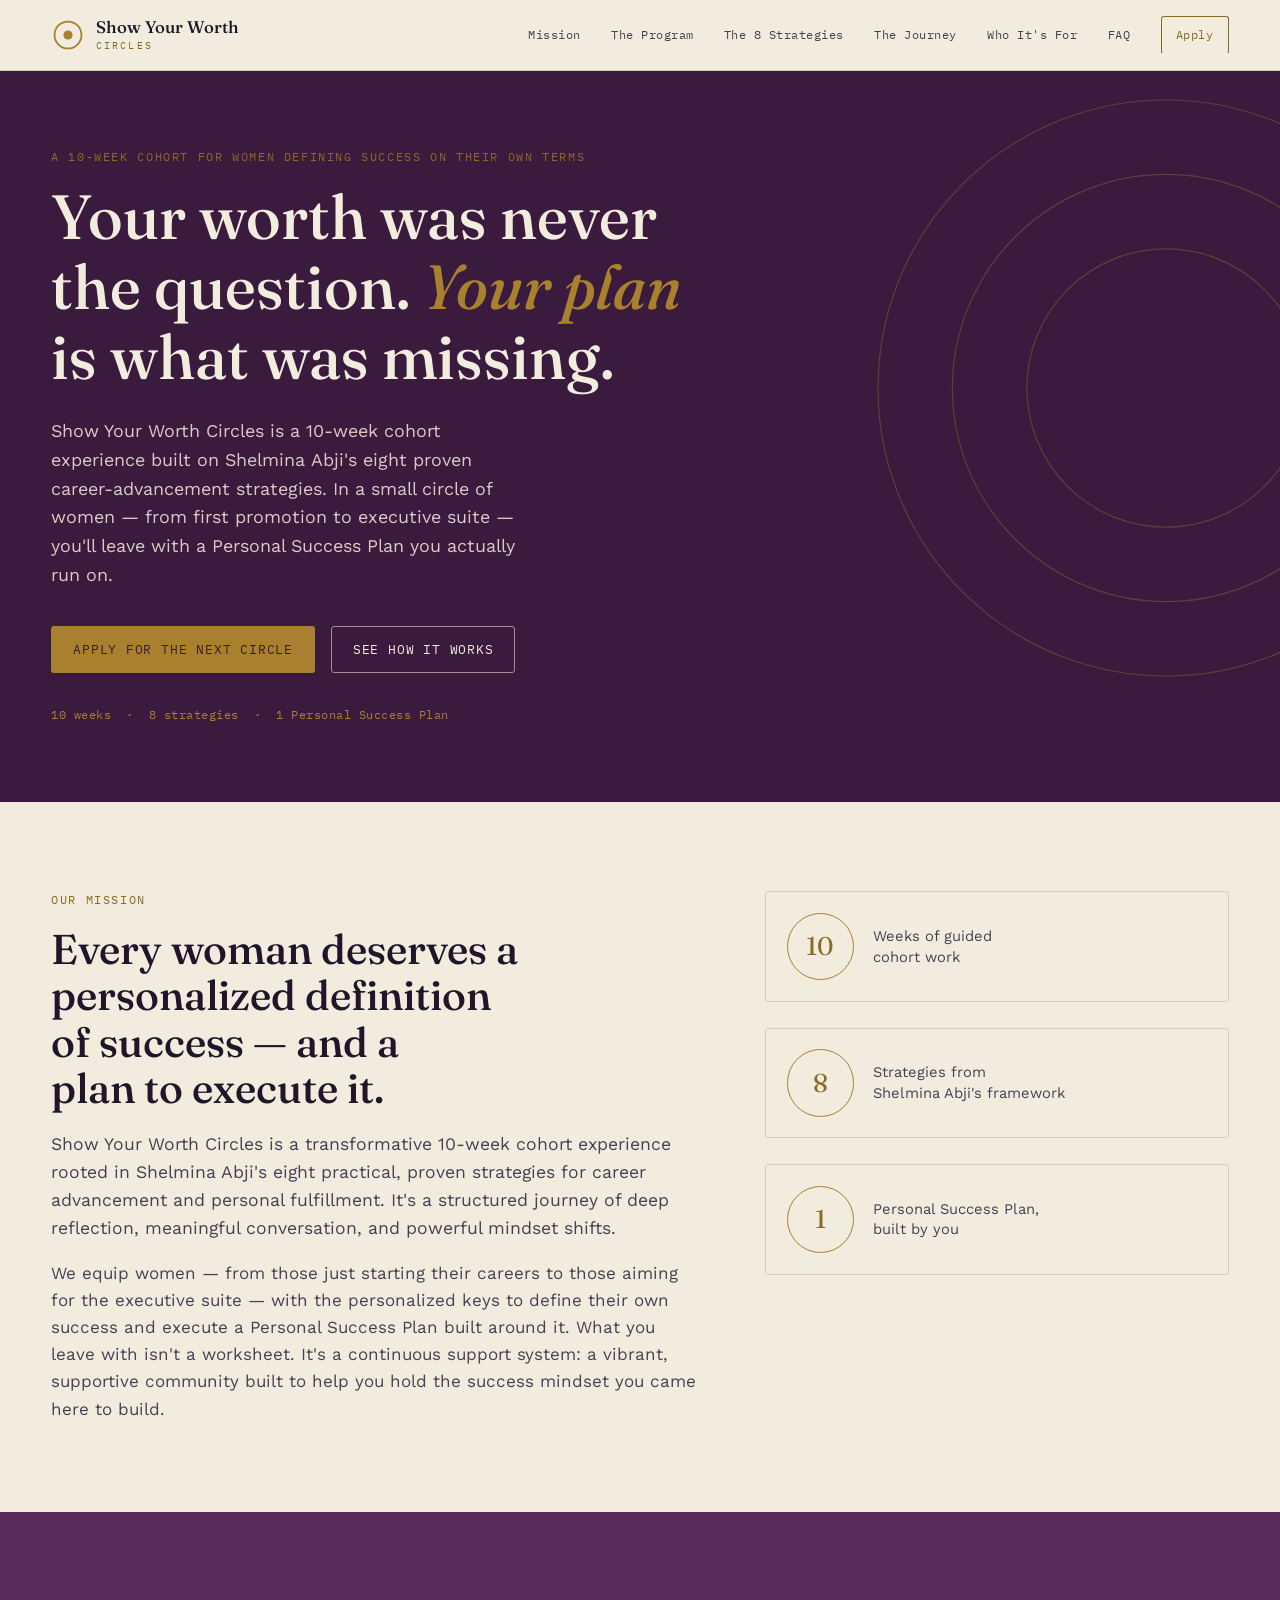
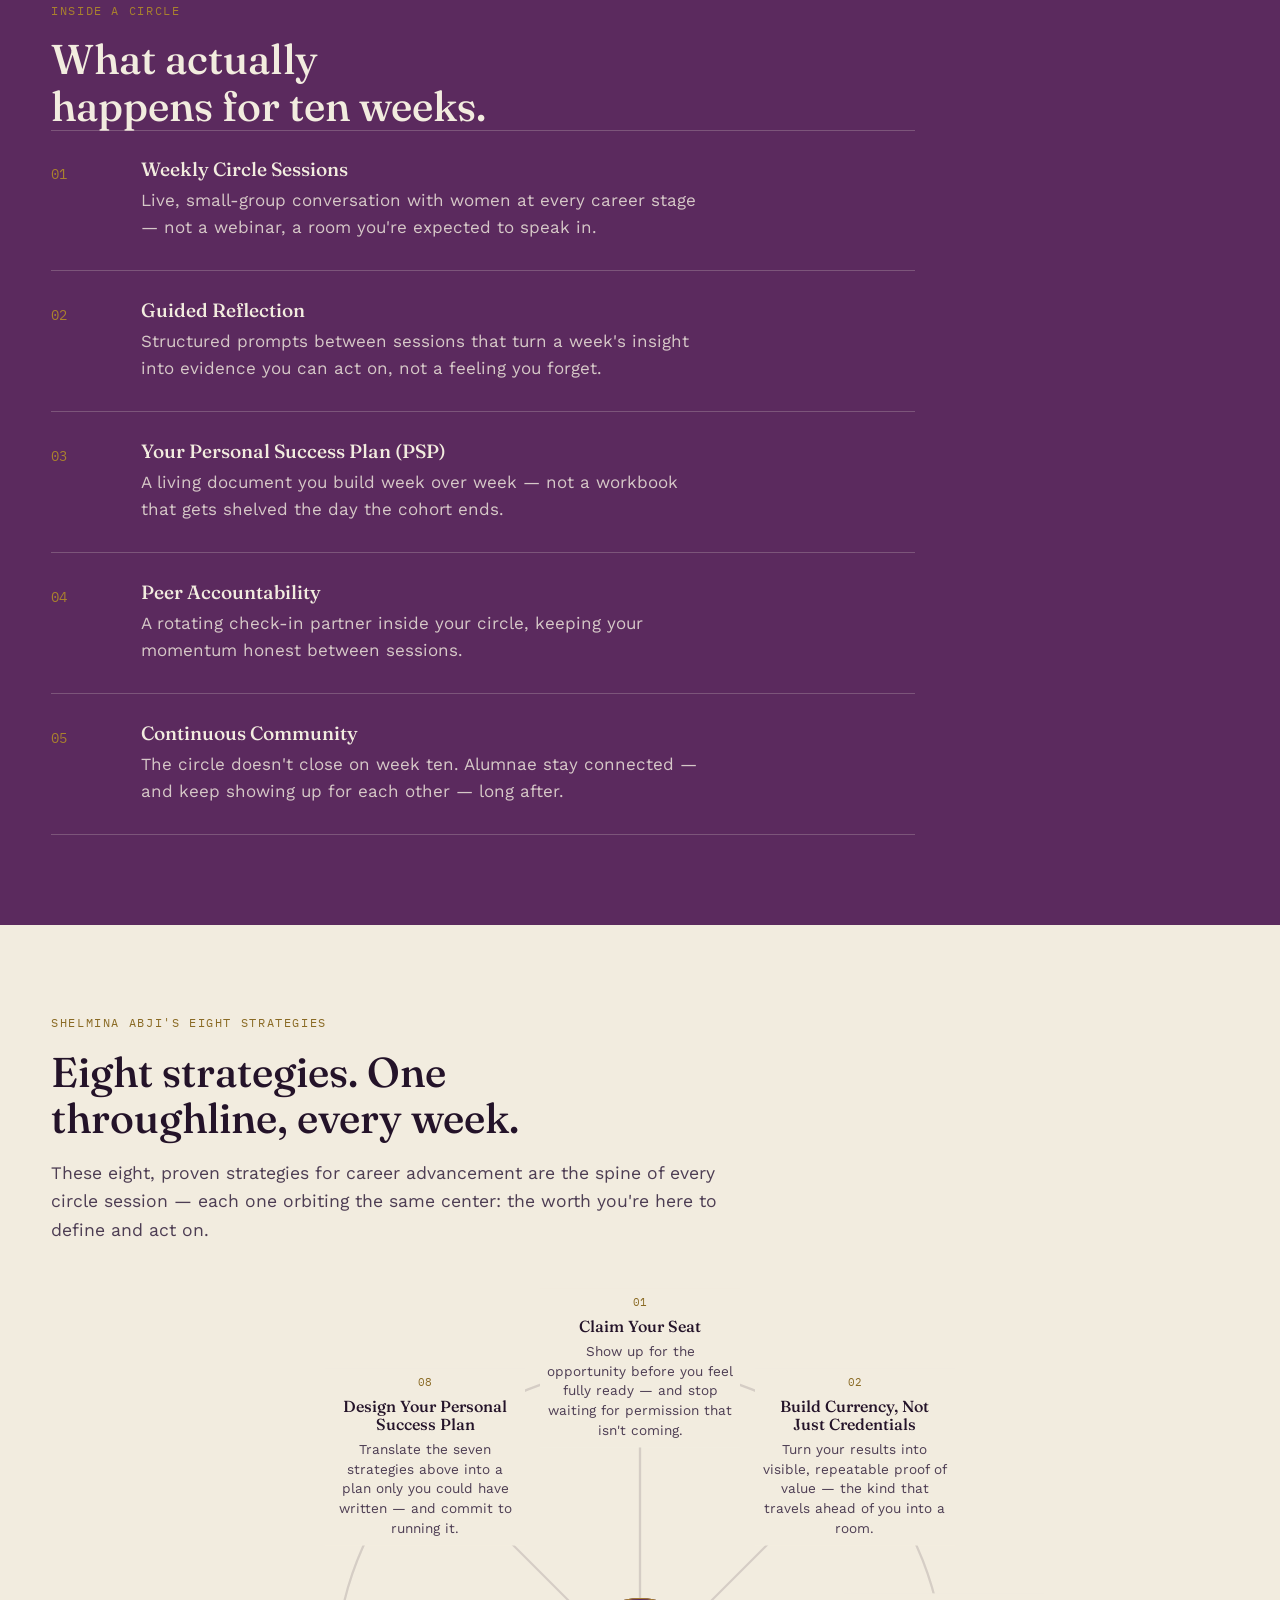
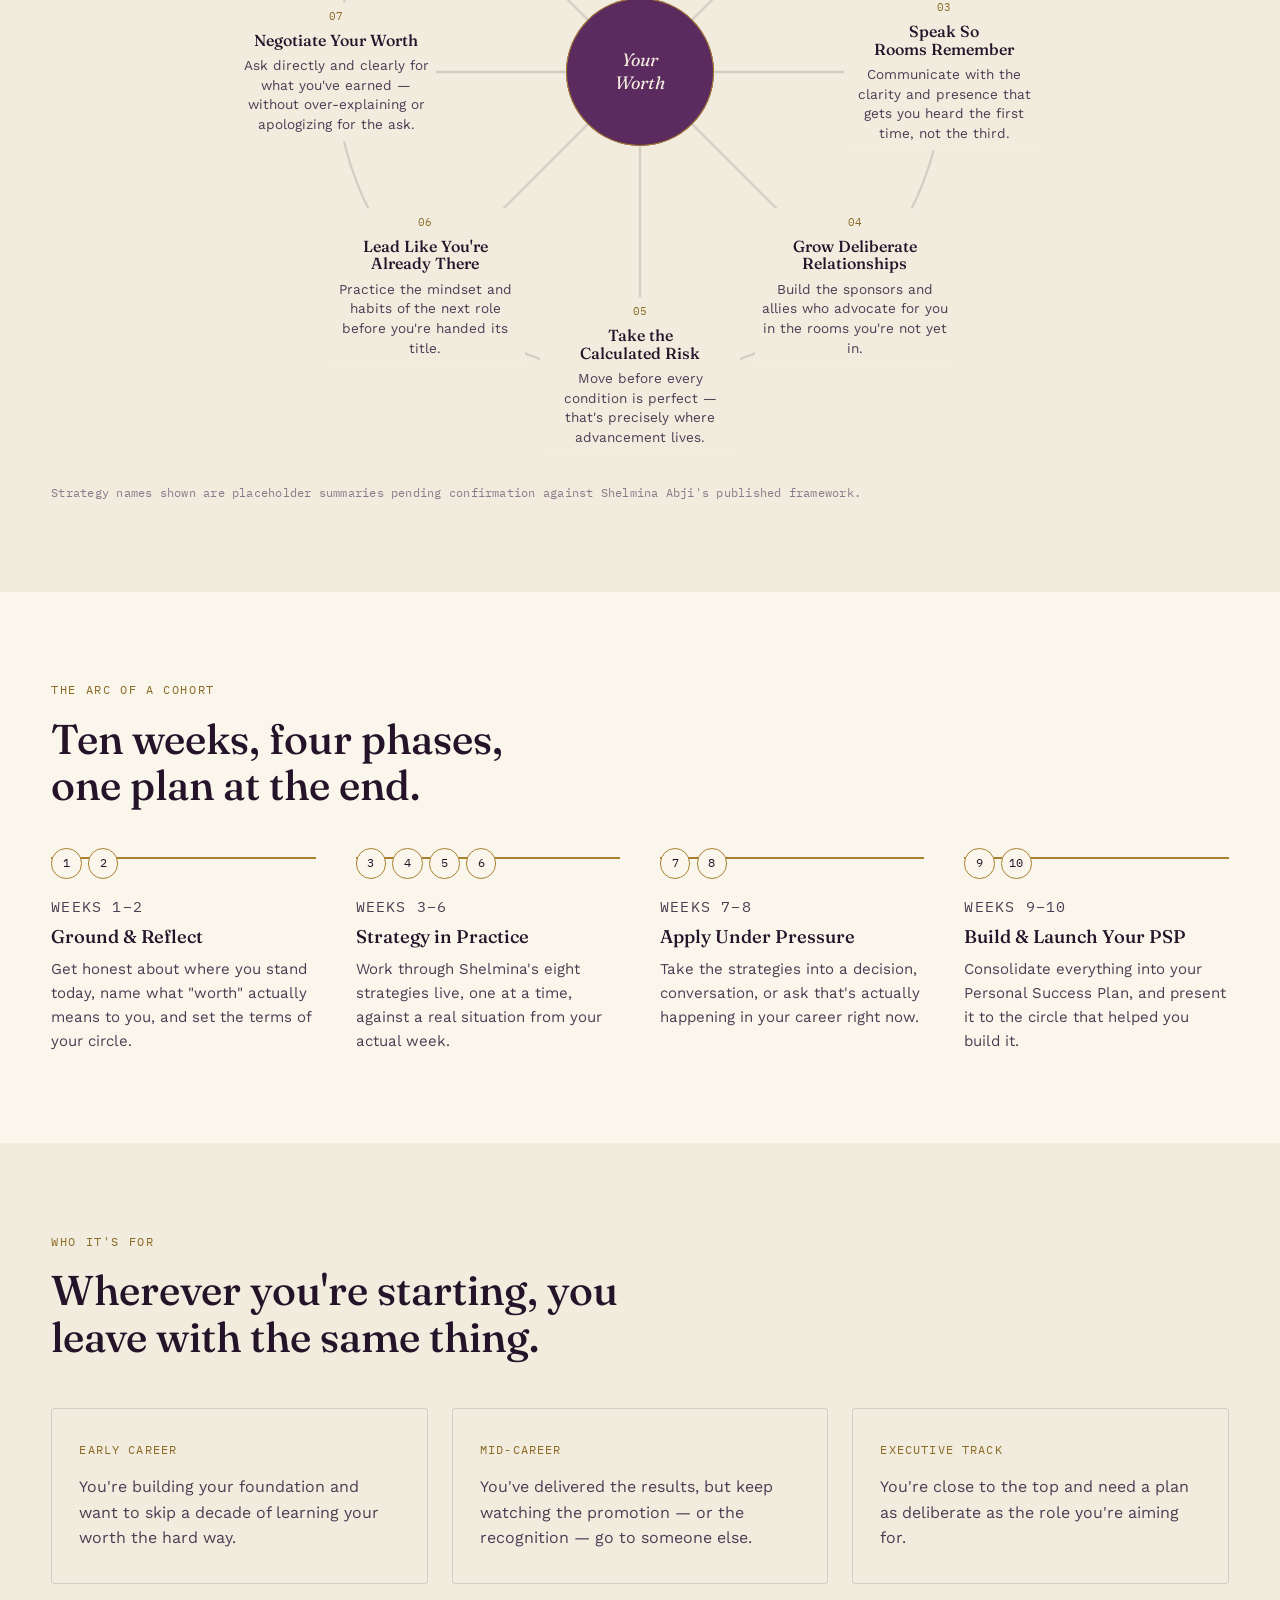
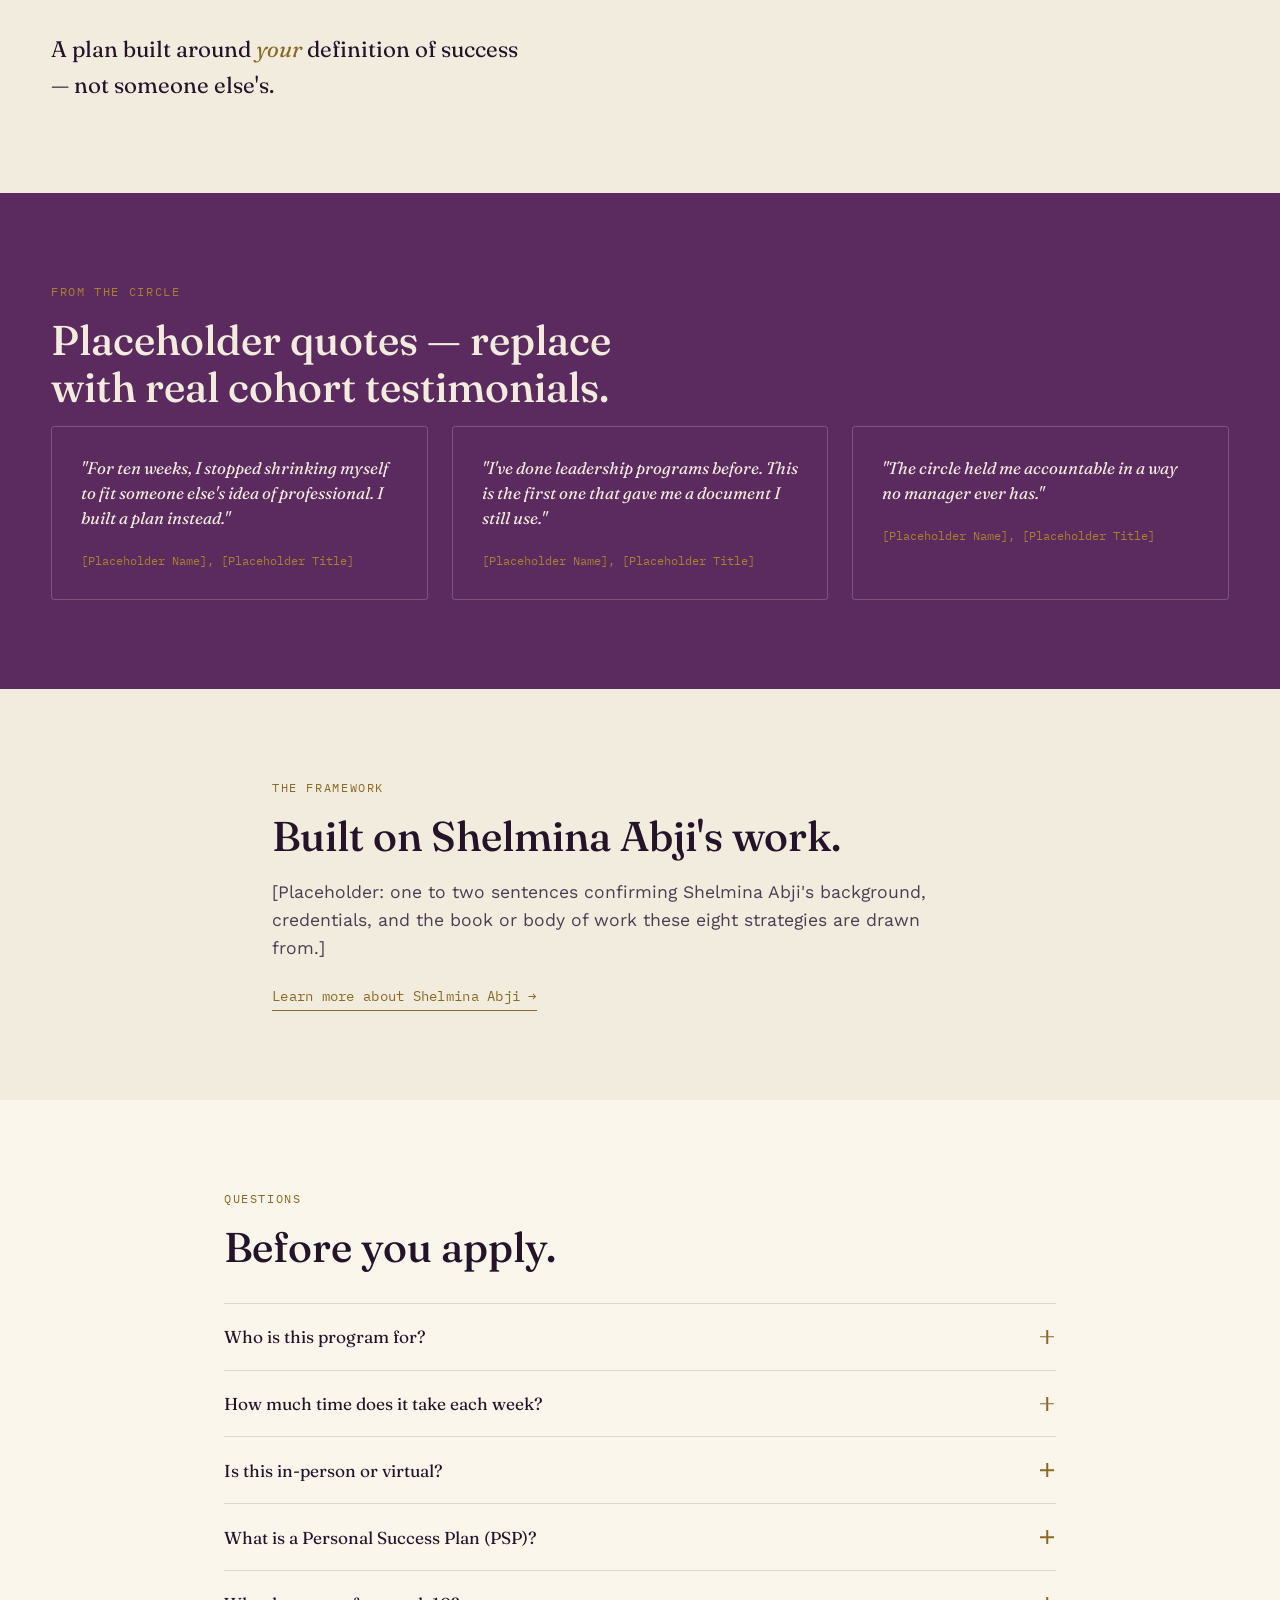
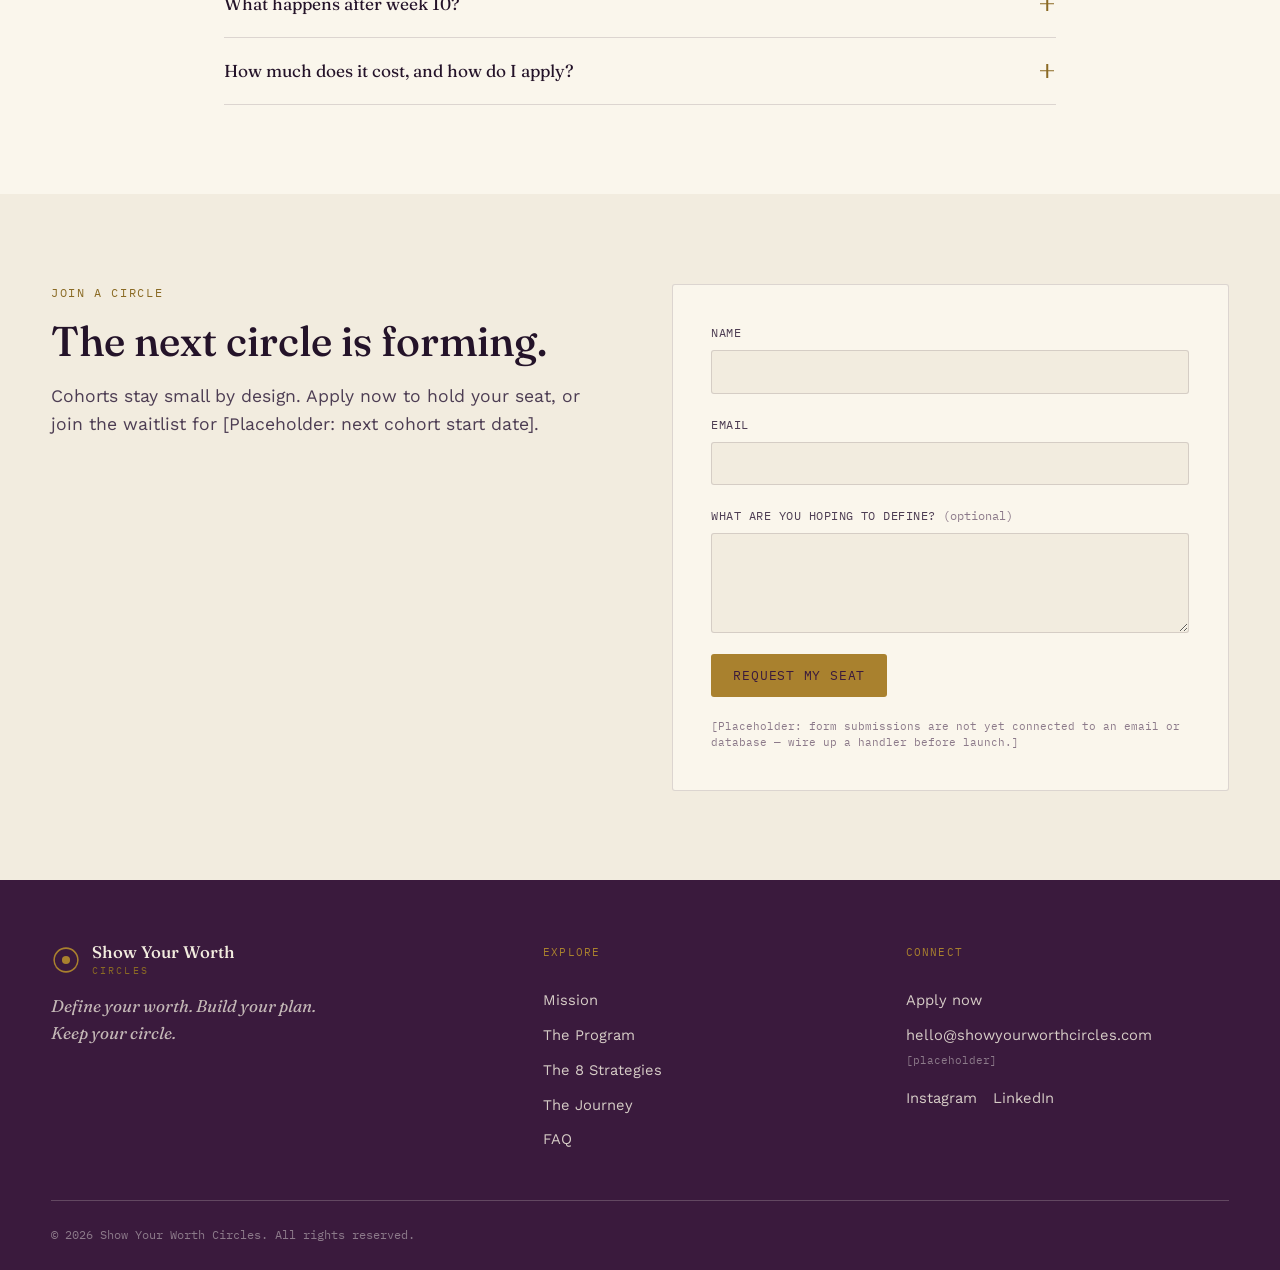
==== index.html @ 29a58edf "Build Show Your Worth Circles marketing site 10-week cohort program site: hero, mission, program for" ====
<!DOCTYPE html>
<html lang="en">
<head>
<meta charset="UTF-8">
<meta name="viewport" content="width=device-width, initial-scale=1.0">
<title>Show Your Worth Circles</title>
<meta name="description" content="A 10-week cohort experience for women, built on Shelmina Abji's eight proven career-advancement strategies. Define your worth. Build your Personal Success Plan.">

<link rel="preconnect" href="https://fonts.googleapis.com">
<link rel="preconnect" href="https://fonts.gstatic.com" crossorigin>
<link href="https://fonts.googleapis.com/css2?family=Fraunces:ital,opsz,wght@0,9..144,400;0,9..144,500;0,9..144,600;1,9..144,500&family=Work+Sans:wght@400;500;600&family=IBM+Plex+Mono:wght@500&display=swap" rel="stylesheet">
<link rel="stylesheet" href="assets/css/styles.css">

<!-- Inline ring favicon, on-brand with the site's circle motif -->
<link rel="icon" href="data:image/svg+xml,%3Csvg xmlns='http://www.w3.org/2000/svg' viewBox='0 0 64 64'%3E%3Ccircle cx='32' cy='32' r='27' fill='none' stroke='%23A9812E' stroke-width='6'/%3E%3Ccircle cx='32' cy='32' r='10' fill='%23241329'/%3E%3C/svg%3E">
</head>
<body>

<a class="skip-link" href="#main">Skip to content</a>

<header class="site-header">
  <div class="wrap header-row">
    <a class="brand" href="#top" aria-label="Show Your Worth Circles, home">
      <span class="brand-mark" aria-hidden="true">
        <svg viewBox="0 0 48 48" width="34" height="34"><circle cx="24" cy="24" r="19" fill="none" stroke="currentColor" stroke-width="2.5"/><circle cx="24" cy="24" r="6.5" fill="currentColor"/></svg>
      </span>
      <span class="brand-word">
        <span class="brand-line1">Show Your Worth</span>
        <span class="brand-line2">CIRCLES</span>
      </span>
    </a>

    <button class="nav-toggle" id="navToggle" aria-expanded="false" aria-controls="primaryNav">
      <span class="nav-toggle-bar"></span>
      <span class="visually-hidden">Menu</span>
    </button>

    <nav class="primary-nav" id="primaryNav">
      <a href="#mission">Mission</a>
      <a href="#program">The Program</a>
      <a href="#strategies">The 8 Strategies</a>
      <a href="#journey">The Journey</a>
      <a href="#who">Who It's For</a>
      <a href="#faq">FAQ</a>
      <a class="nav-cta" href="#apply">Apply</a>
    </nav>
  </div>
</header>

<main id="main">

  <!-- ============ HERO ============ -->
  <section class="hero" id="top">
    <div class="hero-rings" aria-hidden="true">
      <svg viewBox="0 0 600 600" preserveAspectRatio="xMidYMid meet">
        <circle cx="420" cy="260" r="240" />
        <circle cx="420" cy="260" r="178" />
        <circle cx="420" cy="260" r="116" />
      </svg>
    </div>
    <div class="wrap hero-grid">
      <div class="hero-copy">
        <p class="eyebrow">A 10-week cohort for women defining success on their own terms</p>
        <h1 class="hero-title">Your worth was never<br>the question. <em>Your plan</em><br>is what was missing.</h1>
        <p class="hero-sub">Show Your Worth Circles is a 10-week cohort experience built on Shelmina&nbsp;Abji's eight proven career-advancement strategies. In a small circle of women — from first promotion to executive suite — you'll leave with a Personal Success Plan you actually run on.</p>
        <div class="hero-actions">
          <a class="btn btn-primary" href="#apply">Apply for the Next Circle</a>
          <a class="btn btn-ghost" href="#program">See how it works</a>
        </div>
        <p class="hero-meta">10 weeks &nbsp;·&nbsp; 8 strategies &nbsp;·&nbsp; 1 Personal Success Plan</p>
      </div>
    </div>
  </section>

  <!-- ============ MISSION ============ -->
  <section class="section" id="mission">
    <div class="wrap mission-grid">
      <div class="reveal">
        <p class="eyebrow">Our mission</p>
        <h2 class="section-title">Every woman deserves a personalized definition of success — and a plan to execute it.</h2>
        <p class="lead">Show Your Worth Circles is a transformative 10-week cohort experience rooted in Shelmina Abji's eight practical, proven strategies for career advancement and personal fulfillment. It's a structured journey of deep reflection, meaningful conversation, and powerful mindset shifts.</p>
        <p>We equip women — from those just starting their careers to those aiming for the executive suite — with the personalized keys to define their own success and execute a Personal Success Plan built around it. What you leave with isn't a worksheet. It's a continuous support system: a vibrant, supportive community built to help you hold the success mindset you came here to build.</p>
      </div>
      <div class="stat-stack reveal">
        <div class="stat-ring">
          <span class="stat-num">10</span>
          <span class="stat-label">Weeks of guided<br>cohort work</span>
        </div>
        <div class="stat-ring">
          <span class="stat-num">8</span>
          <span class="stat-label">Strategies from<br>Shelmina Abji's framework</span>
        </div>
        <div class="stat-ring">
          <span class="stat-num">1</span>
          <span class="stat-label">Personal Success Plan,<br>built by you</span>
        </div>
      </div>
    </div>
  </section>

  <!-- ============ INSIDE A CIRCLE / PROGRAM FORMAT ============ -->
  <section class="section section-plum" id="program">
    <div class="wrap">
      <p class="eyebrow eyebrow-on-plum reveal">Inside a circle</p>
      <h2 class="section-title on-plum reveal">What actually happens for ten weeks.</h2>
      <ul class="format-list">
        <li class="reveal">
          <span class="format-index">01</span>
          <div>
            <h3>Weekly Circle Sessions</h3>
            <p>Live, small-group conversation with women at every career stage — not a webinar, a room you're expected to speak in.</p>
          </div>
        </li>
        <li class="reveal">
          <span class="format-index">02</span>
          <div>
            <h3>Guided Reflection</h3>
            <p>Structured prompts between sessions that turn a week's insight into evidence you can act on, not a feeling you forget.</p>
          </div>
        </li>
        <li class="reveal">
          <span class="format-index">03</span>
          <div>
            <h3>Your Personal Success Plan (PSP)</h3>
            <p>A living document you build week over week — not a workbook that gets shelved the day the cohort ends.</p>
          </div>
        </li>
        <li class="reveal">
          <span class="format-index">04</span>
          <div>
            <h3>Peer Accountability</h3>
            <p>A rotating check-in partner inside your circle, keeping your momentum honest between sessions.</p>
          </div>
        </li>
        <li class="reveal">
          <span class="format-index">05</span>
          <div>
            <h3>Continuous Community</h3>
            <p>The circle doesn't close on week ten. Alumnae stay connected — and keep showing up for each other — long after.</p>
          </div>
        </li>
      </ul>
    </div>
  </section>

  <!-- ============ THE 8 STRATEGIES — RADIAL COMPASS ============ -->
  <section class="section" id="strategies">
    <div class="wrap">
      <div class="section-head reveal">
        <p class="eyebrow">Shelmina Abji's eight strategies</p>
        <h2 class="section-title">Eight strategies. One throughline, every week.</h2>
        <p class="lead">These eight, proven strategies for career advancement are the spine of every circle session — each one orbiting the same center: the worth you're here to define and act on.</p>
      </div>

      <div class="compass reveal" role="list" aria-label="Shelmina Abji's eight career-advancement strategies">
        <svg class="compass-lines" viewBox="0 0 100 100" aria-hidden="true">
          <circle cx="50" cy="50" r="40" />
          <line x1="50" y1="50" x2="50" y2="10"/>
          <line x1="50" y1="50" x2="78.28" y2="21.72"/>
          <line x1="50" y1="50" x2="90" y2="50"/>
          <line x1="50" y1="50" x2="78.28" y2="78.28"/>
          <line x1="50" y1="50" x2="50" y2="90"/>
          <line x1="50" y1="50" x2="21.72" y2="78.28"/>
          <line x1="50" y1="50" x2="10" y2="50"/>
          <line x1="50" y1="50" x2="21.72" y2="21.72"/>
        </svg>

        <div class="compass-hub">
          <span>Your<br>Worth</span>
        </div>

        <div class="compass-node" style="--x:50%; --y:10%;" role="listitem">
          <div class="compass-node-inner">
            <span class="compass-num">01</span>
            <h3>Claim Your Seat</h3>
            <p>Show up for the opportunity before you feel fully ready — and stop waiting for permission that isn't coming.</p>
          </div>
        </div>
        <div class="compass-node" style="--x:78.28%; --y:21.72%;" role="listitem">
          <div class="compass-node-inner">
            <span class="compass-num">02</span>
            <h3>Build Currency, Not Just Credentials</h3>
            <p>Turn your results into visible, repeatable proof of value — the kind that travels ahead of you into a room.</p>
          </div>
        </div>
        <div class="compass-node" style="--x:90%; --y:50%;" role="listitem">
          <div class="compass-node-inner">
            <span class="compass-num">03</span>
            <h3>Speak So Rooms Remember</h3>
            <p>Communicate with the clarity and presence that gets you heard the first time, not the third.</p>
          </div>
        </div>
        <div class="compass-node" style="--x:78.28%; --y:78.28%;" role="listitem">
          <div class="compass-node-inner">
            <span class="compass-num">04</span>
            <h3>Grow Deliberate Relationships</h3>
            <p>Build the sponsors and allies who advocate for you in the rooms you're not yet in.</p>
          </div>
        </div>
        <div class="compass-node" style="--x:50%; --y:90%;" role="listitem">
          <div class="compass-node-inner">
            <span class="compass-num">05</span>
            <h3>Take the Calculated Risk</h3>
            <p>Move before every condition is perfect — that's precisely where advancement lives.</p>
          </div>
        </div>
        <div class="compass-node" style="--x:21.72%; --y:78.28%;" role="listitem">
          <div class="compass-node-inner">
            <span class="compass-num">06</span>
            <h3>Lead Like You're Already There</h3>
            <p>Practice the mindset and habits of the next role before you're handed its title.</p>
          </div>
        </div>
        <div class="compass-node" style="--x:10%; --y:50%;" role="listitem">
          <div class="compass-node-inner">
            <span class="compass-num">07</span>
            <h3>Negotiate Your Worth</h3>
            <p>Ask directly and clearly for what you've earned — without over-explaining or apologizing for the ask.</p>
          </div>
        </div>
        <div class="compass-node" style="--x:21.72%; --y:21.72%;" role="listitem">
          <div class="compass-node-inner">
            <span class="compass-num">08</span>
            <h3>Design Your Personal Success Plan</h3>
            <p>Translate the seven strategies above into a plan only you could have written — and commit to running it.</p>
          </div>
        </div>
      </div>
      <p class="fine-print reveal">Strategy names shown are placeholder summaries pending confirmation against Shelmina Abji's published framework.</p>
    </div>
  </section>

  <!-- ============ THE 10-WEEK JOURNEY ============ -->
  <section class="section section-tint" id="journey">
    <div class="wrap">
      <div class="section-head reveal">
        <p class="eyebrow">The arc of a cohort</p>
        <h2 class="section-title">Ten weeks, four phases, one plan at the end.</h2>
      </div>

      <div class="journey reveal">
        <div class="journey-phase">
          <div class="journey-weeks">
            <span class="week-dot">1</span><span class="week-dot">2</span>
          </div>
          <p class="journey-range">Weeks 1–2</p>
          <h3>Ground &amp; Reflect</h3>
          <p>Get honest about where you stand today, name what "worth" actually means to you, and set the terms of your circle.</p>
        </div>
        <div class="journey-phase">
          <div class="journey-weeks">
            <span class="week-dot">3</span><span class="week-dot">4</span><span class="week-dot">5</span><span class="week-dot">6</span>
          </div>
          <p class="journey-range">Weeks 3–6</p>
          <h3>Strategy in Practice</h3>
          <p>Work through Shelmina's eight strategies live, one at a time, against a real situation from your actual week.</p>
        </div>
        <div class="journey-phase">
          <div class="journey-weeks">
            <span class="week-dot">7</span><span class="week-dot">8</span>
          </div>
          <p class="journey-range">Weeks 7–8</p>
          <h3>Apply Under Pressure</h3>
          <p>Take the strategies into a decision, conversation, or ask that's actually happening in your career right now.</p>
        </div>
        <div class="journey-phase">
          <div class="journey-weeks">
            <span class="week-dot">9</span><span class="week-dot">10</span>
          </div>
          <p class="journey-range">Weeks 9–10</p>
          <h3>Build &amp; Launch Your PSP</h3>
          <p>Consolidate everything into your Personal Success Plan, and present it to the circle that helped you build it.</p>
        </div>
      </div>
    </div>
  </section>

  <!-- ============ WHO IT'S FOR ============ -->
  <section class="section" id="who">
    <div class="wrap">
      <div class="section-head reveal">
        <p class="eyebrow">Who it's for</p>
        <h2 class="section-title">Wherever you're starting, you leave with the same thing.</h2>
      </div>
      <div class="persona-grid">
        <div class="persona-card reveal">
          <p class="persona-tag">Early Career</p>
          <p>You're building your foundation and want to skip a decade of learning your worth the hard way.</p>
        </div>
        <div class="persona-card reveal">
          <p class="persona-tag">Mid-Career</p>
          <p>You've delivered the results, but keep watching the promotion — or the recognition — go to someone else.</p>
        </div>
        <div class="persona-card reveal">
          <p class="persona-tag">Executive Track</p>
          <p>You're close to the top and need a plan as deliberate as the role you're aiming for.</p>
        </div>
      </div>
      <p class="lead-out reveal">A plan built around <em>your</em> definition of success — not someone else's.</p>
    </div>
  </section>

  <!-- ============ TESTIMONIALS (placeholder) ============ -->
  <section class="section section-plum" id="testimonials">
    <div class="wrap">
      <p class="eyebrow eyebrow-on-plum reveal">From the circle</p>
      <h2 class="section-title on-plum reveal">Placeholder quotes — replace with real cohort testimonials.</h2>
      <div class="quote-grid">
        <blockquote class="quote-card reveal">
          <p>"For ten weeks, I stopped shrinking myself to fit someone else's idea of professional. I built a plan instead."</p>
          <cite>[Placeholder Name], [Placeholder Title]</cite>
        </blockquote>
        <blockquote class="quote-card reveal">
          <p>"I've done leadership programs before. This is the first one that gave me a document I still use."</p>
          <cite>[Placeholder Name], [Placeholder Title]</cite>
        </blockquote>
        <blockquote class="quote-card reveal">
          <p>"The circle held me accountable in a way no manager ever has."</p>
          <cite>[Placeholder Name], [Placeholder Title]</cite>
        </blockquote>
      </div>
    </div>
  </section>

  <!-- ============ ABOUT THE FRAMEWORK ============ -->
  <section class="section">
    <div class="wrap about-grid">
      <div class="reveal">
        <p class="eyebrow">The framework</p>
        <h2 class="section-title">Built on Shelmina Abji's work.</h2>
        <p class="lead">[Placeholder: one to two sentences confirming Shelmina Abji's background, credentials, and the book or body of work these eight strategies are drawn from.]</p>
        <a class="text-link" href="#">Learn more about Shelmina Abji →</a>
      </div>
    </div>
  </section>

  <!-- ============ FAQ ============ -->
  <section class="section section-tint" id="faq">
    <div class="wrap faq-wrap">
      <p class="eyebrow reveal">Questions</p>
      <h2 class="section-title reveal">Before you apply.</h2>

      <div class="accordion">
        <div class="accordion-item reveal">
          <button class="accordion-trigger" aria-expanded="false">
            <span>Who is this program for?</span><span class="accordion-icon" aria-hidden="true"></span>
          </button>
          <div class="accordion-panel">
            <p>Women at any career stage — from early career through the executive suite — who want a structured way to define success on their own terms and build a real plan around it.</p>
          </div>
        </div>
        <div class="accordion-item reveal">
          <button class="accordion-trigger" aria-expanded="false">
            <span>How much time does it take each week?</span><span class="accordion-icon" aria-hidden="true"></span>
          </button>
          <div class="accordion-panel">
            <p>[Placeholder: confirm weekly time commitment — typically a live circle session plus reflection time between sessions.]</p>
          </div>
        </div>
        <div class="accordion-item reveal">
          <button class="accordion-trigger" aria-expanded="false">
            <span>Is this in-person or virtual?</span><span class="accordion-icon" aria-hidden="true"></span>
          </button>
          <div class="accordion-panel">
            <p>[Placeholder: confirm format — virtual, in-person, or hybrid — and cohort size.]</p>
          </div>
        </div>
        <div class="accordion-item reveal">
          <button class="accordion-trigger" aria-expanded="false">
            <span>What is a Personal Success Plan (PSP)?</span><span class="accordion-icon" aria-hidden="true"></span>
          </button>
          <div class="accordion-panel">
            <p>Your PSP is the document you build week over week throughout the cohort — a personalized plan for how you define and pursue success, grounded in Shelmina Abji's eight strategies and your own reflection.</p>
          </div>
        </div>
        <div class="accordion-item reveal">
          <button class="accordion-trigger" aria-expanded="false">
            <span>What happens after week 10?</span><span class="accordion-icon" aria-hidden="true"></span>
          </button>
          <div class="accordion-panel">
            <p>Your circle doesn't close. Alumnae stay connected through an ongoing community built to keep the success mindset — and the accountability — going.</p>
          </div>
        </div>
        <div class="accordion-item reveal">
          <button class="accordion-trigger" aria-expanded="false">
            <span>How much does it cost, and how do I apply?</span><span class="accordion-icon" aria-hidden="true"></span>
          </button>
          <div class="accordion-panel">
            <p>[Placeholder: confirm program pricing, payment plan options, and next cohort start date.] Apply below to hold your seat.</p>
          </div>
        </div>
      </div>
    </div>
  </section>

  <!-- ============ APPLY / CTA ============ -->
  <section class="section" id="apply">
    <div class="wrap apply-grid">
      <div class="reveal">
        <p class="eyebrow">Join a circle</p>
        <h2 class="section-title">The next circle is forming.</h2>
        <p class="lead">Cohorts stay small by design. Apply now to hold your seat, or join the waitlist for [Placeholder: next cohort start date].</p>
      </div>

      <!-- Static form markup — needs a form handler (e.g. Formspree, Netlify Forms, or a backend endpoint) wired into the action attribute before launch. -->
      <form class="apply-form reveal" action="#" method="post">
        <div class="form-row">
          <label for="name">Name</label>
          <input type="text" id="name" name="name" required autocomplete="name">
        </div>
        <div class="form-row">
          <label for="email">Email</label>
          <input type="email" id="email" name="email" required autocomplete="email">
        </div>
        <div class="form-row">
          <label for="goal">What are you hoping to define? <span class="optional">(optional)</span></label>
          <textarea id="goal" name="goal" rows="4"></textarea>
        </div>
        <button class="btn btn-primary" type="submit">Request My Seat</button>
        <p class="form-note">[Placeholder: form submissions are not yet connected to an email or database — wire up a handler before launch.]</p>
      </form>
    </div>
  </section>

</main>

<footer class="site-footer">
  <div class="wrap footer-grid">
    <div>
      <a class="brand brand-footer" href="#top" aria-label="Show Your Worth Circles, home">
        <span class="brand-mark" aria-hidden="true">
          <svg viewBox="0 0 48 48" width="30" height="30"><circle cx="24" cy="24" r="19" fill="none" stroke="currentColor" stroke-width="2.5"/><circle cx="24" cy="24" r="6.5" fill="currentColor"/></svg>
        </span>
        <span class="brand-word">
          <span class="brand-line1">Show Your Worth</span>
          <span class="brand-line2">CIRCLES</span>
        </span>
      </a>
      <p class="footer-tagline">Define your worth. Build your plan. Keep your circle.</p>
    </div>

    <nav class="footer-nav" aria-label="Footer">
      <p class="footer-heading">Explore</p>
      <a href="#mission">Mission</a>
      <a href="#program">The Program</a>
      <a href="#strategies">The 8 Strategies</a>
      <a href="#journey">The Journey</a>
      <a href="#faq">FAQ</a>
    </nav>

    <div class="footer-connect">
      <p class="footer-heading">Connect</p>
      <a href="#apply">Apply now</a>
      <a href="mailto:hello@showyourworthcircles.com">hello@showyourworthcircles.com <span class="fine-print-inline">[placeholder]</span></a>
      <div class="footer-social">
        <a href="#" aria-label="Instagram (placeholder link)">Instagram</a>
        <a href="#" aria-label="LinkedIn (placeholder link)">LinkedIn</a>
      </div>
    </div>
  </div>
  <div class="wrap footer-bottom">
    <p>&copy; <span id="year"></span> Show Your Worth Circles. All rights reserved.</p>
  </div>
</footer>

<script src="assets/js/main.js"></script>
</body>
</html>
---- assets/css/styles.css ----
/* ==========================================================================
   Show Your Worth Circles — stylesheet
   Tokens: ink (text/dark ground), paper (light ground), plum (mid surface),
   bronze (single accent), mauve (muted text/borders).
   ========================================================================== */

/* ---------- tokens: light (default) ---------- */
:root {
  --ink: #241329;
  --ink-soft: #4d3d53;
  --paper: #f2ecdf;
  --paper-raised: #faf6ec;
  --plum: #5b2a5e;
  --plum-deep: #3a1a3d;
  --on-plum: #f2ecdf;
  --bronze: #a9812e;
  --bronze-strong: #8a6a24;
  --mauve: #8c7a8a;
  --line: rgba(36, 19, 41, 0.14);
  --line-on-plum: rgba(242, 236, 223, 0.22);

  --font-display: "Fraunces", "Iowan Old Style", Georgia, serif;
  --font-body: "Work Sans", -apple-system, "Segoe UI", sans-serif;
  --font-mono: "IBM Plex Mono", ui-monospace, "SF Mono", monospace;

  --wrap: min(1180px, 92vw);
  --radius-sm: 3px;
}

/* ---------- tokens: dark (system) ---------- */
@media (prefers-color-scheme: dark) {
  :root:not([data-theme="light"]) {
    --ink: #f2ecdf;
    --ink-soft: #cdbecb;
    --paper: #1c1420;
    --paper-raised: #241a2a;
    --plum: #2f1832;
    --plum-deep: #170c19;
    --on-plum: #f2ecdf;
    --bronze: #cda354;
    --bronze-strong: #e0b968;
    --mauve: #a596a3;
    --line: rgba(242, 236, 223, 0.16);
    --line-on-plum: rgba(242, 236, 223, 0.16);
  }
}

/* ---------- tokens: dark (explicit toggle) ---------- */
:root[data-theme="dark"] {
  --ink: #f2ecdf;
  --ink-soft: #cdbecb;
  --paper: #1c1420;
  --paper-raised: #241a2a;
  --plum: #2f1832;
  --plum-deep: #170c19;
  --on-plum: #f2ecdf;
  --bronze: #cda354;
  --bronze-strong: #e0b968;
  --mauve: #a596a3;
  --line: rgba(242, 236, 223, 0.16);
  --line-on-plum: rgba(242, 236, 223, 0.16);
}

/* ---------- reset-ish base ---------- */
* { box-sizing: border-box; }
html { scroll-behavior: smooth; }
@media (prefers-reduced-motion: reduce) {
  html { scroll-behavior: auto; }
  * { animation-duration: 0.01ms !important; animation-iteration-count: 1 !important; transition-duration: 0.01ms !important; }
}

body {
  margin: 0;
  background: var(--paper);
  color: var(--ink);
  font-family: var(--font-body);
  font-size: 17px;
  line-height: 1.6;
  -webkit-font-smoothing: antialiased;
}

img { max-width: 100%; display: block; }

a { color: inherit; }

h1, h2, h3 {
  font-family: var(--font-display);
  font-weight: 500;
  line-height: 1.12;
  margin: 0;
  text-wrap: balance;
}

p { margin: 0; }

.wrap {
  width: var(--wrap);
  margin-inline: auto;
}

.visually-hidden {
  position: absolute;
  width: 1px; height: 1px;
  overflow: hidden;
  clip: rect(0 0 0 0);
  white-space: nowrap;
}

.skip-link {
  position: absolute;
  left: -9999px;
  top: 0;
  background: var(--ink);
  color: var(--paper);
  padding: 0.75em 1.25em;
  z-index: 100;
  font-family: var(--font-mono);
  font-size: 0.85rem;
}
.skip-link:focus {
  left: 1rem;
  top: 1rem;
}

:focus-visible {
  outline: 2px solid var(--bronze);
  outline-offset: 3px;
}

.eyebrow {
  font-family: var(--font-mono);
  font-size: 0.72rem;
  letter-spacing: 0.14em;
  text-transform: uppercase;
  color: var(--bronze-strong);
  margin: 0 0 1rem;
}
.eyebrow-on-plum { color: var(--bronze); }

.section-title {
  font-size: clamp(1.7rem, 1.15rem + 2vw, 2.6rem);
  max-width: 22ch;
}
.section-title.on-plum { color: var(--on-plum); }

.lead {
  font-size: 1.1rem;
  color: var(--ink-soft);
  max-width: 62ch;
  margin-top: 1.1rem;
}

.section-head { max-width: 68ch; margin-bottom: 3rem; }

.fine-print {
  font-family: var(--font-mono);
  font-size: 0.72rem;
  color: var(--mauve);
  margin-top: 2rem;
  letter-spacing: 0.02em;
}
.fine-print-inline {
  font-family: var(--font-mono);
  font-size: 0.68rem;
  color: var(--mauve);
}

.text-link {
  display: inline-block;
  margin-top: 1.5rem;
  font-family: var(--font-mono);
  font-size: 0.85rem;
  letter-spacing: 0.02em;
  color: var(--bronze-strong);
  text-decoration: none;
  border-bottom: 1px solid currentColor;
  padding-bottom: 2px;
}
.text-link:hover { color: var(--ink); }

/* ---------- buttons ---------- */
.btn {
  display: inline-flex;
  align-items: center;
  justify-content: center;
  padding: 0.9em 1.6em;
  font-family: var(--font-mono);
  font-size: 0.82rem;
  letter-spacing: 0.06em;
  text-transform: uppercase;
  text-decoration: none;
  border-radius: var(--radius-sm);
  border: 1px solid transparent;
  cursor: pointer;
  transition: background-color 0.2s ease, color 0.2s ease, border-color 0.2s ease, transform 0.2s ease;
}
.btn-primary {
  background: var(--bronze);
  color: var(--plum-deep);
}
.btn-primary:hover { background: var(--bronze-strong); transform: translateY(-1px); }
.btn-ghost {
  background: transparent;
  color: inherit;
  border-color: currentColor;
}
.btn-ghost:hover { background: var(--line); }

/* ==========================================================================
   Header
   ========================================================================== */
.site-header {
  position: sticky;
  top: 0;
  z-index: 40;
  background: color-mix(in srgb, var(--paper) 88%, transparent);
  backdrop-filter: blur(10px);
  border-bottom: 1px solid var(--line);
}

.header-row {
  display: flex;
  align-items: center;
  justify-content: space-between;
  padding: 1rem 0;
}

.brand {
  display: flex;
  align-items: center;
  gap: 0.65rem;
  text-decoration: none;
  color: var(--ink);
}
.brand-mark { color: var(--bronze); display: inline-flex; }
.brand-word { display: flex; flex-direction: column; line-height: 1; }
.brand-line1 { font-family: var(--font-display); font-size: 1.05rem; font-weight: 500; }
.brand-line2 { font-family: var(--font-mono); font-size: 0.62rem; letter-spacing: 0.22em; color: var(--bronze-strong); margin-top: 0.3rem; }

.primary-nav {
  display: flex;
  align-items: center;
  gap: 1.9rem;
  font-family: var(--font-mono);
  font-size: 0.78rem;
  letter-spacing: 0.04em;
}
.primary-nav a {
  text-decoration: none;
  color: var(--ink-soft);
  padding: 0.3rem 0;
  border-bottom: 1px solid transparent;
}
.primary-nav a:hover { color: var(--ink); border-color: var(--bronze); }
.nav-cta {
  color: var(--bronze-strong) !important;
  border: 1px solid var(--bronze-strong);
  padding: 0.5rem 0.9rem !important;
  border-radius: var(--radius-sm);
}
.nav-cta:hover { background: var(--bronze); color: var(--plum-deep) !important; border-color: var(--bronze); }

.nav-toggle {
  display: none;
  background: none;
  border: 1px solid var(--line);
  border-radius: var(--radius-sm);
  width: 42px;
  height: 38px;
  position: relative;
  cursor: pointer;
}
.nav-toggle-bar {
  position: absolute;
  top: 50%;
  left: 50%;
  width: 20px;
  height: 1.5px;
  background: var(--ink);
  transform: translate(-50%, -50%);
  transition: background-color 0.2s ease;
}
.nav-toggle-bar::before,
.nav-toggle-bar::after {
  content: "";
  position: absolute;
  left: 0;
  width: 20px;
  height: 1.5px;
  background: var(--ink);
  transition: transform 0.25s ease;
}
.nav-toggle-bar::before { top: -8px; }
.nav-toggle-bar::after { top: 8px; }

.nav-toggle[aria-expanded="true"] .nav-toggle-bar { background: transparent; }
.nav-toggle[aria-expanded="true"] .nav-toggle-bar::before { transform: translateY(8px) rotate(45deg); }
.nav-toggle[aria-expanded="true"] .nav-toggle-bar::after { transform: translateY(-8px) rotate(-45deg); }

@media (max-width: 860px) {
  .nav-toggle { display: block; }
  .primary-nav {
    position: absolute;
    inset: 100% 0 auto 0;
    background: var(--paper);
    border-bottom: 1px solid var(--line);
    flex-direction: column;
    align-items: flex-start;
    gap: 0;
    padding: 0 6vw;
    max-height: 0;
    overflow: hidden;
    transition: max-height 0.3s ease;
  }
  .primary-nav.is-open { max-height: 420px; padding: 0.5rem 6vw 1.5rem; }
  .primary-nav a { width: 100%; padding: 0.85rem 0; border-bottom: 1px solid var(--line); }
  .nav-cta { border: none !important; padding: 0.85rem 0 !important; }
}

/* ==========================================================================
   Hero
   ========================================================================== */
.hero {
  position: relative;
  overflow: hidden;
  background: var(--plum-deep);
  color: var(--on-plum);
  padding: clamp(4.5rem, 6vw, 8rem) 0 clamp(4rem, 6vw, 7rem);
}

.hero-rings {
  position: absolute;
  inset: 0;
  pointer-events: none;
}
.hero-rings svg {
  position: absolute;
  right: -8%;
  top: 50%;
  transform: translateY(-50%);
  width: min(64vw, 720px);
  height: auto;
}
.hero-rings circle {
  fill: none;
  stroke: var(--bronze);
  opacity: 0.35;
  stroke-width: 1;
}

.hero-grid { position: relative; z-index: 1; }
.hero-copy { max-width: 40rem; }

.hero-title {
  font-size: clamp(2.3rem, 1.6rem + 3vw, 3.9rem);
  color: var(--on-plum);
}
.hero-title em { font-style: italic; color: var(--bronze); }

.hero-sub {
  margin-top: 1.6rem;
  font-size: 1.12rem;
  max-width: 44ch;
  color: color-mix(in srgb, var(--on-plum) 85%, transparent);
}

.hero-actions {
  display: flex;
  flex-wrap: wrap;
  gap: 1rem;
  margin-top: 2.3rem;
}
.hero .btn-ghost { border-color: color-mix(in srgb, var(--on-plum) 55%, transparent); color: var(--on-plum); }
.hero .btn-ghost:hover { background: color-mix(in srgb, var(--on-plum) 12%, transparent); }

.hero-meta {
  margin-top: 2rem;
  font-family: var(--font-mono);
  font-size: 0.78rem;
  letter-spacing: 0.04em;
  color: var(--bronze);
}

/* ==========================================================================
   Sections — shared rhythm
   ========================================================================== */
.section {
  padding: clamp(4rem, 7vw, 7rem) 0;
}
.section-plum {
  background: var(--plum);
  color: var(--on-plum);
}
.section-tint {
  background: var(--paper-raised);
}

/* ---------- mission ---------- */
.mission-grid {
  display: grid;
  grid-template-columns: 1.4fr 1fr;
  gap: clamp(2.5rem, 5vw, 5rem);
  align-items: start;
}
.mission-grid p + p { margin-top: 1.1rem; color: var(--ink-soft); }

.stat-stack {
  display: flex;
  flex-direction: column;
  gap: 1.6rem;
}
.stat-ring {
  display: flex;
  align-items: center;
  gap: 1.2rem;
  padding: 1.3rem;
  border: 1px solid var(--line);
  border-radius: var(--radius-sm);
}
.stat-num {
  flex: none;
  width: 4.2rem;
  height: 4.2rem;
  border-radius: 50%;
  border: 1.5px solid var(--bronze);
  display: grid;
  place-items: center;
  font-family: var(--font-display);
  font-size: 1.6rem;
  font-variant-numeric: tabular-nums;
  color: var(--bronze-strong);
}
.stat-label {
  font-size: 0.92rem;
  color: var(--ink-soft);
  line-height: 1.4;
}

@media (max-width: 860px) {
  .mission-grid { grid-template-columns: 1fr; }
}

/* ---------- format list ---------- */
.format-list {
  list-style: none;
  margin: 0;
  padding: 0;
  display: grid;
  gap: 0;
  max-width: 54rem;
}
.format-list li {
  display: grid;
  grid-template-columns: 4rem 1fr;
  gap: 1.6rem;
  padding: 1.8rem 0;
  border-top: 1px solid var(--line-on-plum);
}
.format-list li:last-child { border-bottom: 1px solid var(--line-on-plum); }
.format-index {
  font-family: var(--font-mono);
  font-size: 0.85rem;
  color: var(--bronze);
  padding-top: 0.3rem;
}
.format-list h3 { font-size: 1.2rem; color: var(--on-plum); margin-bottom: 0.4rem; }
.format-list p { color: color-mix(in srgb, var(--on-plum) 82%, transparent); max-width: 52ch; }

/* ==========================================================================
   8 Strategies — radial compass
   ========================================================================== */
.compass {
  position: relative;
  width: min(760px, 100%);
  aspect-ratio: 1 / 1;
  margin: 0 auto;
}
.compass-lines {
  position: absolute;
  inset: 0;
  width: 100%;
  height: 100%;
}
.compass-lines circle {
  fill: none;
  stroke: var(--line);
  stroke-width: 0.3;
}
.compass-lines line {
  stroke: var(--line);
  stroke-width: 0.3;
}

.compass-hub {
  position: absolute;
  top: 50%; left: 50%;
  transform: translate(-50%, -50%);
  width: clamp(96px, 14vw, 148px);
  height: clamp(96px, 14vw, 148px);
  border-radius: 50%;
  background: var(--plum);
  color: var(--on-plum);
  display: grid;
  place-items: center;
  text-align: center;
  font-family: var(--font-display);
  font-style: italic;
  font-size: clamp(0.95rem, 1.4vw, 1.25rem);
  line-height: 1.25;
  box-shadow: 0 0 0 1px var(--bronze) inset;
}

.compass-node {
  position: absolute;
  top: var(--y);
  left: var(--x);
  transform: translate(-50%, -50%);
  width: clamp(150px, 21vw, 200px);
  text-align: center;
}
.compass-node-inner {
  background: var(--paper);
  padding: 0.4rem;
}
.compass-num {
  display: block;
  font-family: var(--font-mono);
  font-size: 0.7rem;
  color: var(--bronze-strong);
  margin-bottom: 0.35rem;
}
.compass-node h3 {
  font-size: 1rem;
  margin-bottom: 0.4rem;
}
.compass-node p {
  font-size: 0.85rem;
  color: var(--ink-soft);
  line-height: 1.45;
}

/* stacked fallback for narrow screens: the ring stops making spatial sense */
@media (max-width: 760px) {
  .compass {
    width: 100%;
    aspect-ratio: auto;
    display: grid;
    gap: 1rem;
  }
  .compass-lines,
  .compass-hub { display: none; }
  .compass-node {
    position: static;
    transform: none;
    width: auto;
    text-align: left;
    border-top: 1px solid var(--line);
    padding-top: 1rem;
  }
  .compass-node-inner { background: none; padding: 0; }
}

/* ==========================================================================
   10-week journey
   ========================================================================== */
.journey {
  display: grid;
  grid-template-columns: repeat(4, 1fr);
  gap: 2.5rem;
}
.journey-phase {
  padding-top: 1.5rem;
  border-top: 2px solid var(--bronze);
}
.journey-weeks {
  display: flex;
  gap: 0.4rem;
  margin-bottom: 1rem;
  margin-top: -2.15rem;
}
.week-dot {
  width: 1.9rem;
  height: 1.9rem;
  border-radius: 50%;
  background: var(--paper-raised);
  border: 1.5px solid var(--bronze);
  display: grid;
  place-items: center;
  font-family: var(--font-mono);
  font-size: 0.72rem;
  font-variant-numeric: tabular-nums;
  color: var(--ink);
}
.journey-range {
  font-family: var(--font-mono);
  font-size: 0.72rem;
  letter-spacing: 0.08em;
  text-transform: uppercase;
  color: var(--mauve);
  margin-bottom: 0.5rem;
}
.journey-phase h3 { font-size: 1.15rem; margin-bottom: 0.6rem; }
.journey-phase p { color: var(--ink-soft); font-size: 0.94rem; }

@media (max-width: 900px) {
  .journey { grid-template-columns: 1fr 1fr; row-gap: 3rem; }
}
@media (max-width: 560px) {
  .journey { grid-template-columns: 1fr; }
}

/* ==========================================================================
   Who it's for
   ========================================================================== */
.persona-grid {
  display: grid;
  grid-template-columns: repeat(3, 1fr);
  gap: 1.5rem;
  margin-top: 0.5rem;
}
.persona-card {
  padding: 2rem 1.7rem;
  border: 1px solid var(--line);
  border-radius: var(--radius-sm);
}
.persona-tag {
  font-family: var(--font-mono);
  font-size: 0.72rem;
  letter-spacing: 0.1em;
  text-transform: uppercase;
  color: var(--bronze-strong);
  margin-bottom: 0.9rem;
}
.persona-card p:last-child { color: var(--ink-soft); font-size: 1rem; }

.lead-out {
  margin-top: 3rem;
  font-family: var(--font-display);
  font-size: 1.4rem;
  max-width: 34ch;
}
.lead-out em { font-style: italic; color: var(--bronze-strong); }

@media (max-width: 860px) {
  .persona-grid { grid-template-columns: 1fr; }
}

/* ==========================================================================
   Testimonials
   ========================================================================== */
.quote-grid {
  display: grid;
  grid-template-columns: repeat(3, 1fr);
  gap: 1.5rem;
  margin-top: 1rem;
}
.quote-card {
  margin: 0;
  padding: 1.8rem;
  border: 1px solid var(--line-on-plum);
  border-radius: var(--radius-sm);
}
.quote-card p {
  font-family: var(--font-display);
  font-style: italic;
  font-size: 1.05rem;
  line-height: 1.5;
  color: var(--on-plum);
}
.quote-card cite {
  display: block;
  margin-top: 1.2rem;
  font-family: var(--font-mono);
  font-style: normal;
  font-size: 0.75rem;
  color: var(--bronze);
}

@media (max-width: 860px) {
  .quote-grid { grid-template-columns: 1fr; }
}

/* ==========================================================================
   About the framework
   ========================================================================== */
.about-grid { max-width: 46rem; }

/* ==========================================================================
   FAQ / accordion
   ========================================================================== */
.faq-wrap { max-width: 52rem; }

.accordion { margin-top: 2rem; }
.accordion-item { border-top: 1px solid var(--line); }
.accordion-item:last-child { border-bottom: 1px solid var(--line); }

.accordion-trigger {
  width: 100%;
  display: flex;
  align-items: center;
  justify-content: space-between;
  gap: 1rem;
  background: none;
  border: none;
  text-align: left;
  padding: 1.4rem 0;
  font-family: var(--font-display);
  font-size: 1.08rem;
  color: var(--ink);
  cursor: pointer;
}
.accordion-icon {
  flex: none;
  position: relative;
  width: 18px;
  height: 18px;
}
.accordion-icon::before,
.accordion-icon::after {
  content: "";
  position: absolute;
  background: var(--bronze-strong);
  top: 50%; left: 50%;
  transform: translate(-50%, -50%);
}
.accordion-icon::before { width: 14px; height: 1.5px; }
.accordion-icon::after { width: 1.5px; height: 14px; transition: transform 0.25s ease; }
.accordion-trigger[aria-expanded="true"] .accordion-icon::after { transform: translate(-50%, -50%) rotate(90deg) scale(0); }

.accordion-panel {
  overflow: hidden;
  max-height: 0;
  transition: max-height 0.3s ease;
}
.accordion-panel p {
  padding-bottom: 1.5rem;
  color: var(--ink-soft);
  max-width: 60ch;
}

/* ==========================================================================
   Apply
   ========================================================================== */
.apply-grid {
  display: grid;
  grid-template-columns: 1fr 1fr;
  gap: clamp(2.5rem, 5vw, 5rem);
  align-items: start;
}

.apply-form {
  display: grid;
  gap: 1.3rem;
  border: 1px solid var(--line);
  padding: clamp(1.6rem, 3vw, 2.4rem);
  border-radius: var(--radius-sm);
  background: var(--paper-raised);
}
.form-row { display: grid; gap: 0.5rem; }
.form-row label {
  font-family: var(--font-mono);
  font-size: 0.75rem;
  letter-spacing: 0.04em;
  text-transform: uppercase;
  color: var(--ink-soft);
}
.optional { text-transform: none; letter-spacing: 0; color: var(--mauve); }
.form-row input,
.form-row textarea {
  font-family: var(--font-body);
  font-size: 1rem;
  padding: 0.7em 0.85em;
  border: 1px solid var(--line);
  border-radius: var(--radius-sm);
  background: var(--paper);
  color: var(--ink);
  resize: vertical;
}
.form-row input:focus,
.form-row textarea:focus {
  outline: 2px solid var(--bronze);
  outline-offset: 1px;
}
.apply-form .btn { justify-self: start; }
.form-note {
  font-family: var(--font-mono);
  font-size: 0.7rem;
  color: var(--mauve);
  line-height: 1.5;
}

@media (max-width: 860px) {
  .apply-grid { grid-template-columns: 1fr; }
}

/* ==========================================================================
   Footer
   ========================================================================== */
.site-footer {
  background: var(--plum-deep);
  color: var(--on-plum);
  padding-top: 4rem;
}
.footer-grid {
  display: grid;
  grid-template-columns: 1.4fr 1fr 1fr;
  gap: 2.5rem;
  padding-bottom: 3rem;
  border-bottom: 1px solid var(--line-on-plum);
}
.footer-grid .brand { color: var(--on-plum); }
.footer-tagline {
  margin-top: 1rem;
  color: color-mix(in srgb, var(--on-plum) 75%, transparent);
  max-width: 26ch;
  font-family: var(--font-display);
  font-style: italic;
}
.footer-heading {
  font-family: var(--font-mono);
  font-size: 0.7rem;
  letter-spacing: 0.1em;
  text-transform: uppercase;
  color: var(--bronze);
  margin-bottom: 1rem;
}
.footer-nav, .footer-connect { display: flex; flex-direction: column; gap: 0.7rem; }
.footer-nav a, .footer-connect a {
  text-decoration: none;
  color: color-mix(in srgb, var(--on-plum) 85%, transparent);
  font-size: 0.92rem;
}
.footer-nav a:hover, .footer-connect a:hover { color: var(--bronze); }
.footer-social { display: flex; gap: 1rem; margin-top: 0.3rem; }

.footer-bottom {
  padding: 1.6rem 0;
  font-family: var(--font-mono);
  font-size: 0.72rem;
  color: var(--mauve);
}

@media (max-width: 760px) {
  .footer-grid { grid-template-columns: 1fr; }
}

/* ==========================================================================
   Scroll reveal
   ========================================================================== */
.reveal {
  opacity: 0;
  transform: translateY(14px);
  transition: opacity 0.6s ease, transform 0.6s ease;
}
.reveal.is-visible {
  opacity: 1;
  transform: none;
}
@media (prefers-reduced-motion: reduce) {
  .reveal { opacity: 1; transform: none; }
}
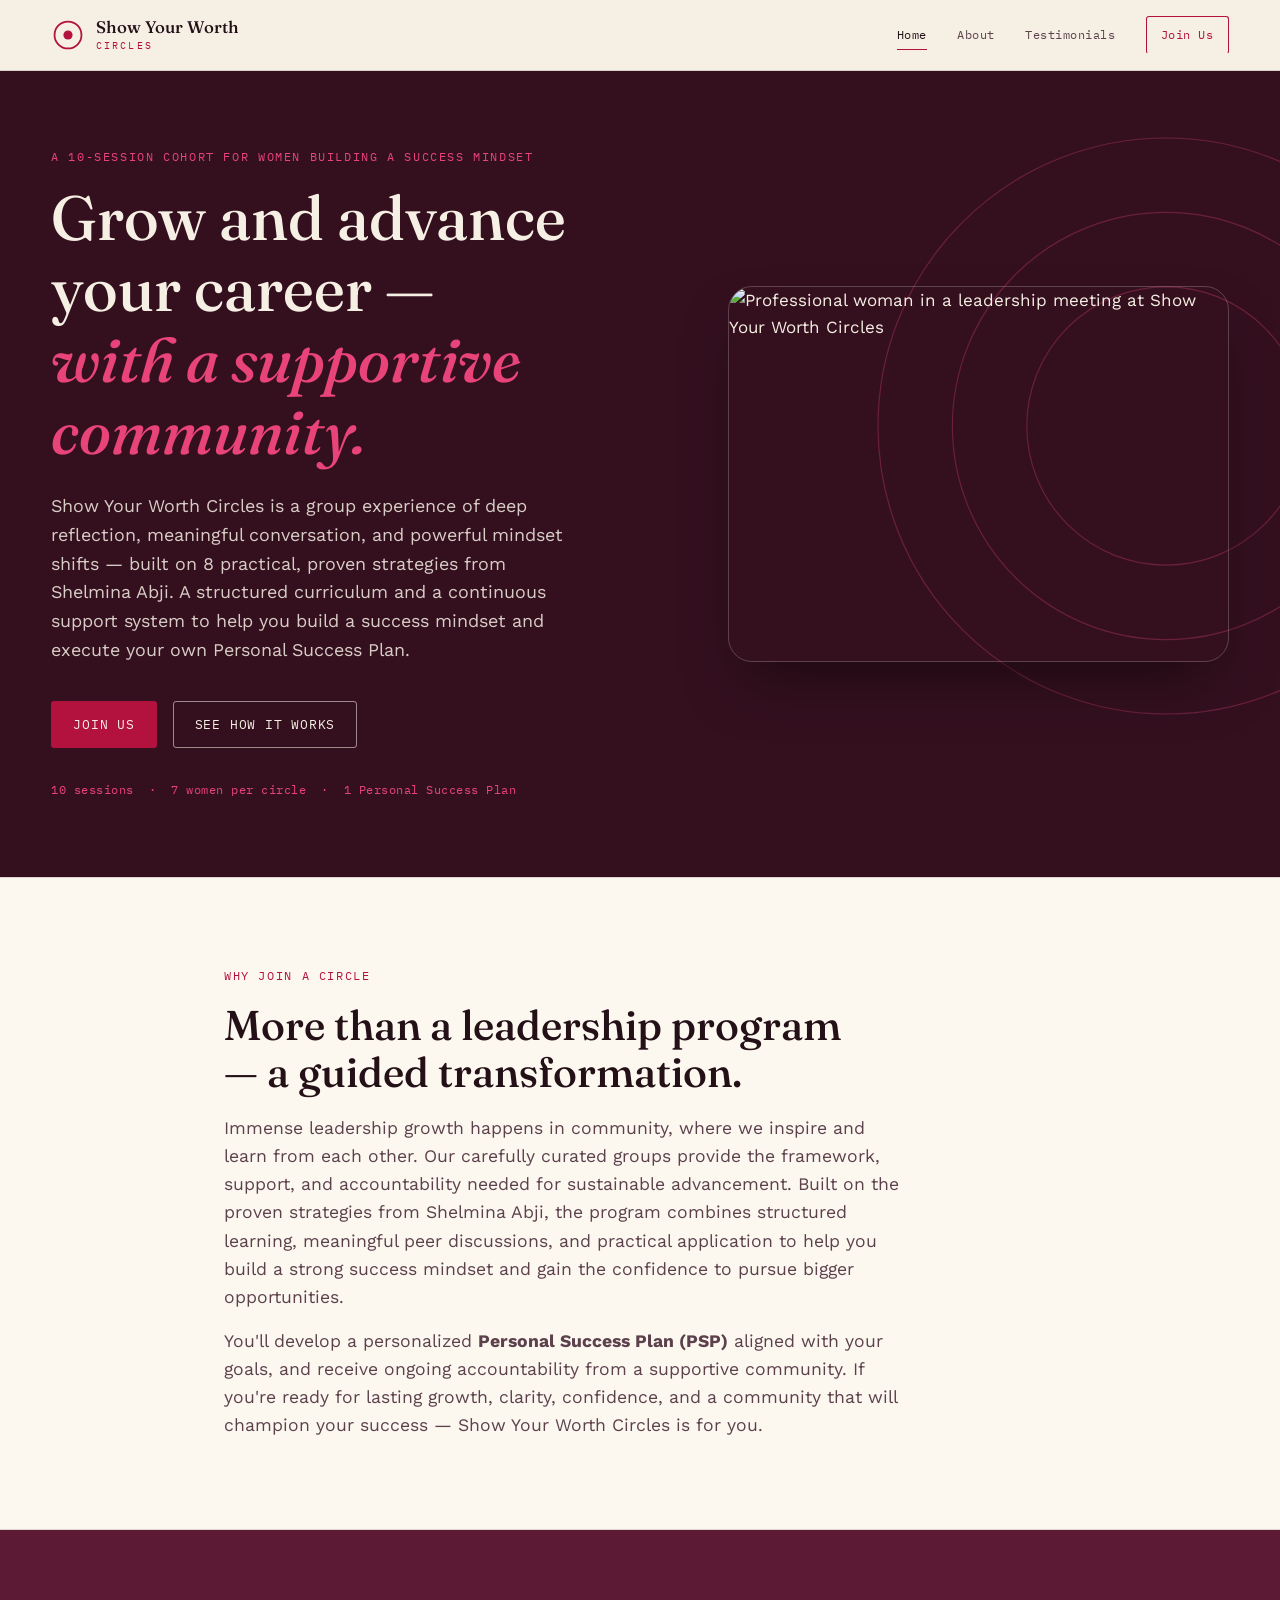
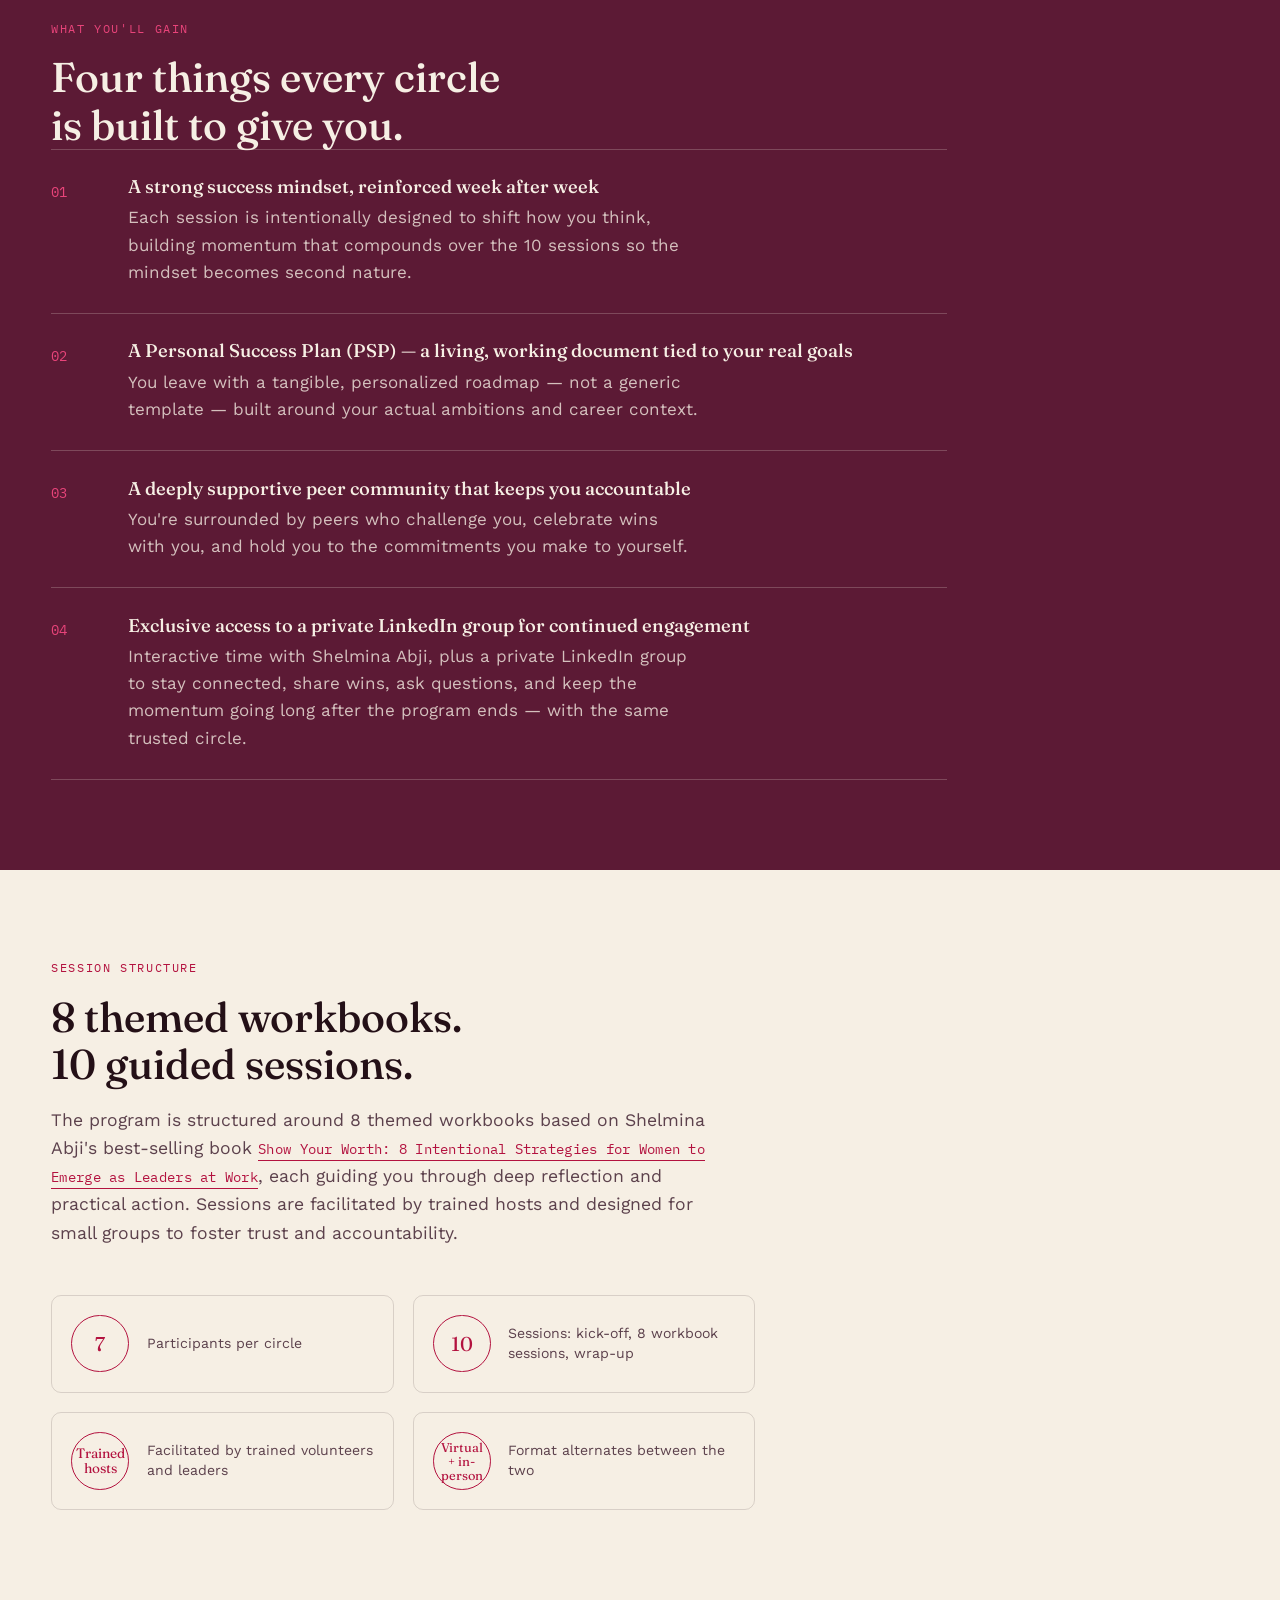
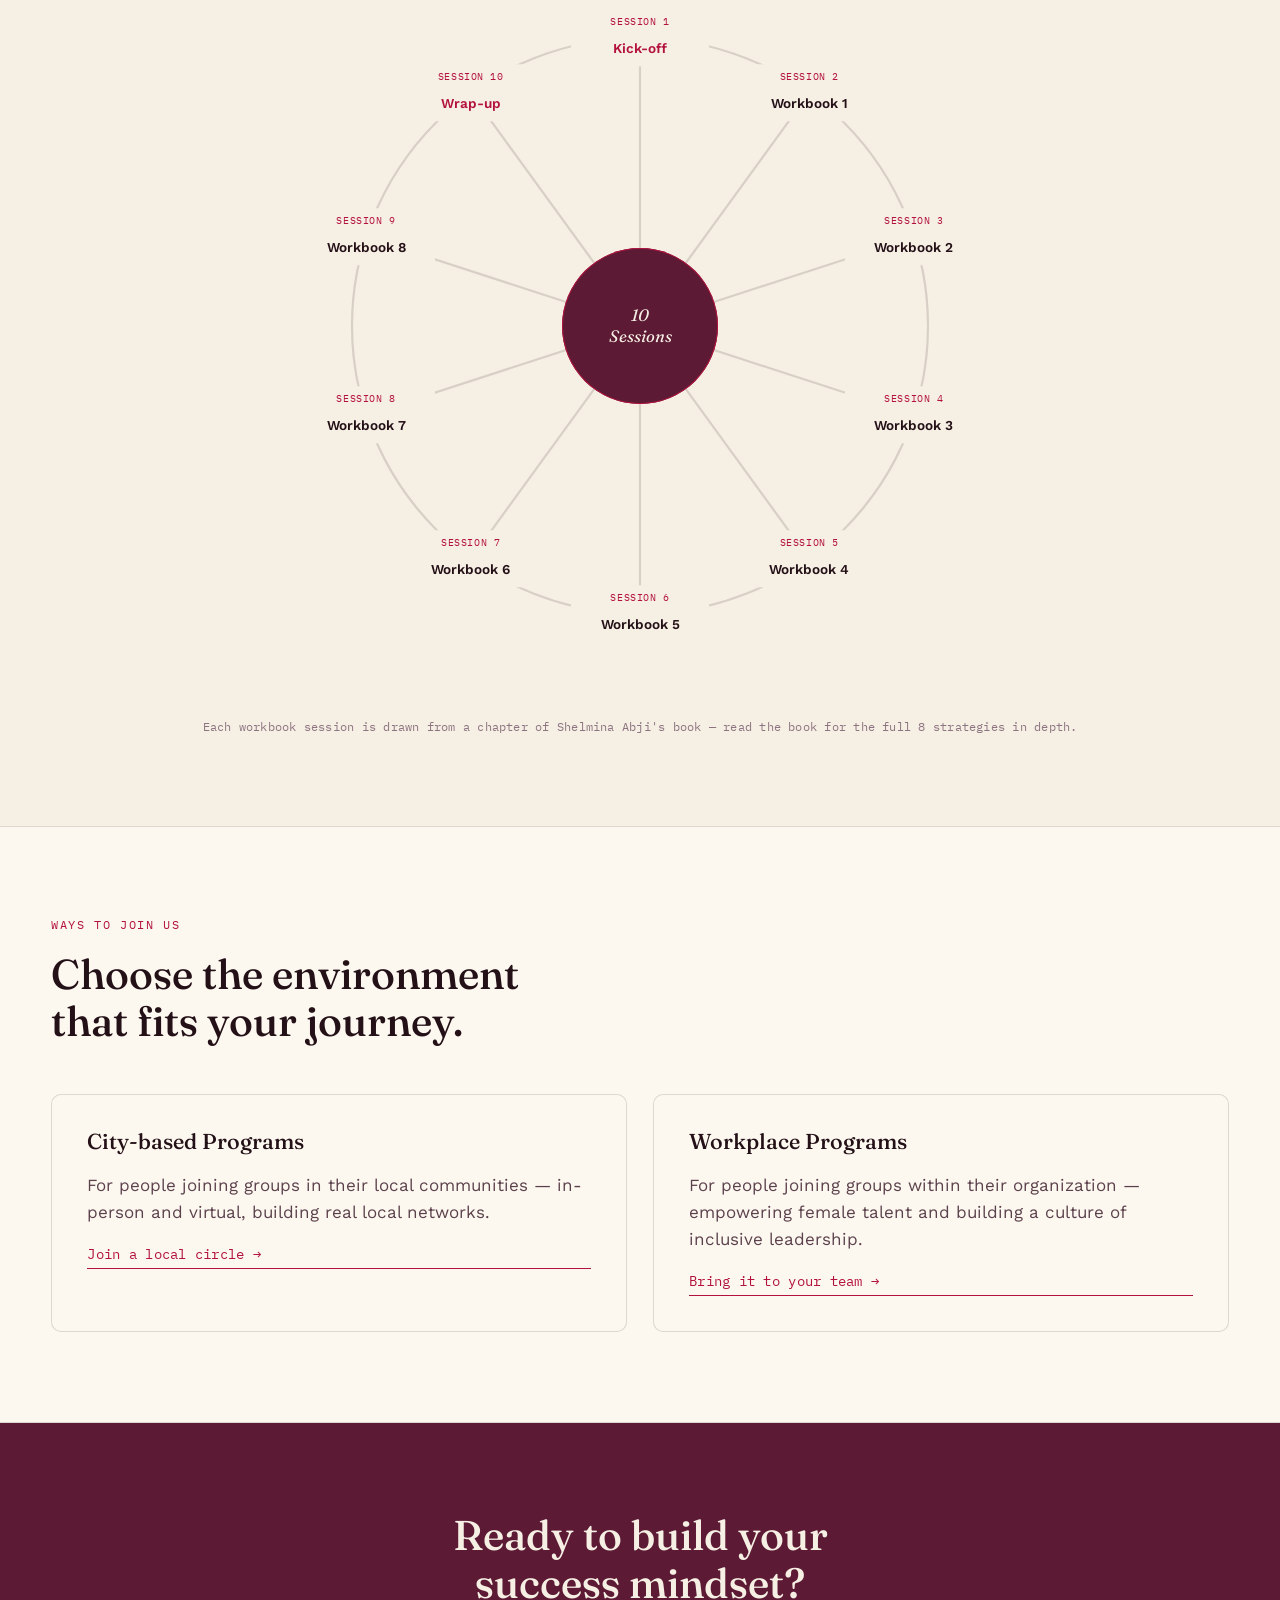
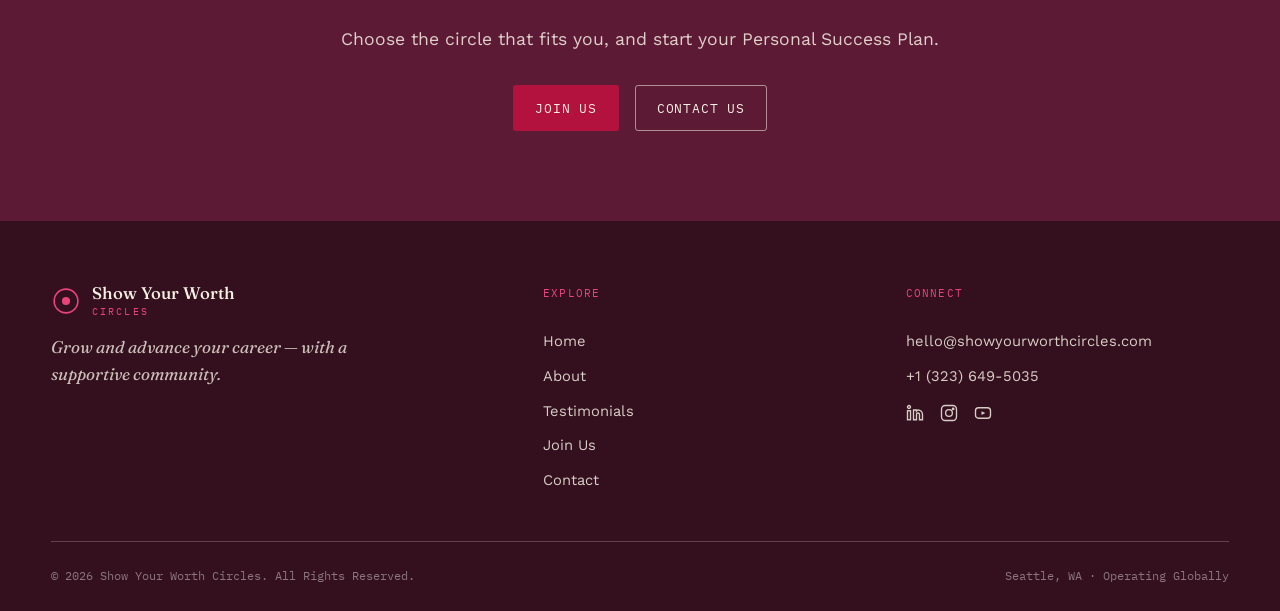
==== commit da823b5a: "Rebuild site with real content from the live site Reconstructed the site around real content pulled " ====
--- a/index.html
+++ b/index.html
@@ -4,15 +4,13 @@
 <meta charset="UTF-8">
 <meta name="viewport" content="width=device-width, initial-scale=1.0">
 <title>Show Your Worth Circles</title>
-<meta name="description" content="A 10-week cohort experience for women, built on Shelmina Abji's eight proven career-advancement strategies. Define your worth. Build your Personal Success Plan.">
+<meta name="description" content="A 10-session cohort experience built on Shelmina Abji's 8 intentional strategies. Build a success mindset and execute your Personal Success Plan, with a supportive circle of women behind you.">
 
 <link rel="preconnect" href="https://fonts.googleapis.com">
 <link rel="preconnect" href="https://fonts.gstatic.com" crossorigin>
 <link href="https://fonts.googleapis.com/css2?family=Fraunces:ital,opsz,wght@0,9..144,400;0,9..144,500;0,9..144,600;1,9..144,500&family=Work+Sans:wght@400;500;600&family=IBM+Plex+Mono:wght@500&display=swap" rel="stylesheet">
 <link rel="stylesheet" href="assets/css/styles.css">
-
-<!-- Inline ring favicon, on-brand with the site's circle motif -->
-<link rel="icon" href="data:image/svg+xml,%3Csvg xmlns='http://www.w3.org/2000/svg' viewBox='0 0 64 64'%3E%3Ccircle cx='32' cy='32' r='27' fill='none' stroke='%23A9812E' stroke-width='6'/%3E%3Ccircle cx='32' cy='32' r='10' fill='%23241329'/%3E%3C/svg%3E">
+<link rel="icon" href="data:image/svg+xml,%3Csvg xmlns='http://www.w3.org/2000/svg' viewBox='0 0 64 64'%3E%3Ccircle cx='32' cy='32' r='27' fill='none' stroke='%23b3123f' stroke-width='6'/%3E%3Ccircle cx='32' cy='32' r='10' fill='%2334101f'/%3E%3C/svg%3E">
 </head>
 <body>
 
@@ -20,7 +18,7 @@
 
 <header class="site-header">
   <div class="wrap header-row">
-    <a class="brand" href="#top" aria-label="Show Your Worth Circles, home">
+    <a class="brand" href="index.html" aria-label="Show Your Worth Circles, home">
       <span class="brand-mark" aria-hidden="true">
         <svg viewBox="0 0 48 48" width="34" height="34"><circle cx="24" cy="24" r="19" fill="none" stroke="currentColor" stroke-width="2.5"/><circle cx="24" cy="24" r="6.5" fill="currentColor"/></svg>
       </span>
@@ -36,13 +34,10 @@
     </button>
 
     <nav class="primary-nav" id="primaryNav">
-      <a href="#mission">Mission</a>
-      <a href="#program">The Program</a>
-      <a href="#strategies">The 8 Strategies</a>
-      <a href="#journey">The Journey</a>
-      <a href="#who">Who It's For</a>
-      <a href="#faq">FAQ</a>
-      <a class="nav-cta" href="#apply">Apply</a>
+      <a href="index.html" aria-current="page">Home</a>
+      <a href="about.html">About</a>
+      <a href="testimonials.html">Testimonials</a>
+      <a class="nav-cta" href="join-us.html">Join Us</a>
     </nav>
   </div>
 </header>
@@ -58,367 +53,181 @@
         <circle cx="420" cy="260" r="116" />
       </svg>
     </div>
-    <div class="wrap hero-grid">
+    <div class="wrap hero-grid" style="display:grid; grid-template-columns:1.1fr 0.9fr; gap:clamp(2rem,5vw,4rem); align-items:center;">
       <div class="hero-copy">
-        <p class="eyebrow">A 10-week cohort for women defining success on their own terms</p>
-        <h1 class="hero-title">Your worth was never<br>the question. <em>Your plan</em><br>is what was missing.</h1>
-        <p class="hero-sub">Show Your Worth Circles is a 10-week cohort experience built on Shelmina&nbsp;Abji's eight proven career-advancement strategies. In a small circle of women — from first promotion to executive suite — you'll leave with a Personal Success Plan you actually run on.</p>
+        <p class="eyebrow eyebrow-on-wine">A 10-session cohort for women building a success mindset</p>
+        <h1 class="hero-title">Grow and advance your career — <em>with a supportive community.</em></h1>
+        <p class="hero-sub">Show Your Worth Circles is a group experience of deep reflection, meaningful conversation, and powerful mindset shifts — built on 8 practical, proven strategies from Shelmina Abji. A structured curriculum and a continuous support system to help you build a success mindset and execute your own Personal Success Plan.</p>
         <div class="hero-actions">
-          <a class="btn btn-primary" href="#apply">Apply for the Next Circle</a>
+          <a class="btn btn-primary" href="join-us.html">Join Us</a>
           <a class="btn btn-ghost" href="#program">See how it works</a>
         </div>
-        <p class="hero-meta">10 weeks &nbsp;·&nbsp; 8 strategies &nbsp;·&nbsp; 1 Personal Success Plan</p>
-      </div>
-    </div>
-  </section>
-
-  <!-- ============ MISSION ============ -->
-  <section class="section" id="mission">
-    <div class="wrap mission-grid">
-      <div class="reveal">
-        <p class="eyebrow">Our mission</p>
-        <h2 class="section-title">Every woman deserves a personalized definition of success — and a plan to execute it.</h2>
-        <p class="lead">Show Your Worth Circles is a transformative 10-week cohort experience rooted in Shelmina Abji's eight practical, proven strategies for career advancement and personal fulfillment. It's a structured journey of deep reflection, meaningful conversation, and powerful mindset shifts.</p>
-        <p>We equip women — from those just starting their careers to those aiming for the executive suite — with the personalized keys to define their own success and execute a Personal Success Plan built around it. What you leave with isn't a worksheet. It's a continuous support system: a vibrant, supportive community built to help you hold the success mindset you came here to build.</p>
-      </div>
-      <div class="stat-stack reveal">
-        <div class="stat-ring">
-          <span class="stat-num">10</span>
-          <span class="stat-label">Weeks of guided<br>cohort work</span>
-        </div>
-        <div class="stat-ring">
-          <span class="stat-num">8</span>
-          <span class="stat-label">Strategies from<br>Shelmina Abji's framework</span>
-        </div>
-        <div class="stat-ring">
-          <span class="stat-num">1</span>
-          <span class="stat-label">Personal Success Plan,<br>built by you</span>
-        </div>
-      </div>
-    </div>
-  </section>
-
-  <!-- ============ INSIDE A CIRCLE / PROGRAM FORMAT ============ -->
-  <section class="section section-plum" id="program">
+        <p class="hero-meta">10 sessions &nbsp;·&nbsp; 7 women per circle &nbsp;·&nbsp; 1 Personal Success Plan</p>
+      </div>
+      <div class="hero-media reveal">
+        <img src="https://horizons-cdn.hostinger.com/9aaa4b29-612b-46ee-bb0b-1963ec9c297a/20250712_132102-1-LnVcd.jpg" alt="Professional woman in a leadership meeting at Show Your Worth Circles" loading="lazy">
+      </div>
+    </div>
+  </section>
+
+  <!-- ============ WHY JOIN A CIRCLE ============ -->
+  <section class="section section-tint section-bordered">
+    <div class="wrap" style="max-width:52rem;">
+      <p class="eyebrow reveal">Why join a circle</p>
+      <h2 class="section-title reveal">More than a leadership program — a guided transformation.</h2>
+      <p class="lead reveal">Immense leadership growth happens in community, where we inspire and learn from each other. Our carefully curated groups provide the framework, support, and accountability needed for sustainable advancement. Built on the proven strategies from Shelmina Abji, the program combines structured learning, meaningful peer discussions, and practical application to help you build a strong success mindset and gain the confidence to pursue bigger opportunities.</p>
+      <p class="lead reveal">You'll develop a personalized <strong>Personal Success Plan (PSP)</strong> aligned with your goals, and receive ongoing accountability from a supportive community. If you're ready for lasting growth, clarity, confidence, and a community that will champion your success — Show Your Worth Circles is for you.</p>
+    </div>
+  </section>
+
+  <!-- ============ WHAT YOU'LL GAIN ============ -->
+  <section class="section section-wine">
     <div class="wrap">
-      <p class="eyebrow eyebrow-on-plum reveal">Inside a circle</p>
-      <h2 class="section-title on-plum reveal">What actually happens for ten weeks.</h2>
-      <ul class="format-list">
-        <li class="reveal">
-          <span class="format-index">01</span>
-          <div>
-            <h3>Weekly Circle Sessions</h3>
-            <p>Live, small-group conversation with women at every career stage — not a webinar, a room you're expected to speak in.</p>
-          </div>
-        </li>
-        <li class="reveal">
-          <span class="format-index">02</span>
-          <div>
-            <h3>Guided Reflection</h3>
-            <p>Structured prompts between sessions that turn a week's insight into evidence you can act on, not a feeling you forget.</p>
-          </div>
-        </li>
-        <li class="reveal">
-          <span class="format-index">03</span>
-          <div>
-            <h3>Your Personal Success Plan (PSP)</h3>
-            <p>A living document you build week over week — not a workbook that gets shelved the day the cohort ends.</p>
-          </div>
-        </li>
-        <li class="reveal">
-          <span class="format-index">04</span>
-          <div>
-            <h3>Peer Accountability</h3>
-            <p>A rotating check-in partner inside your circle, keeping your momentum honest between sessions.</p>
-          </div>
-        </li>
-        <li class="reveal">
-          <span class="format-index">05</span>
-          <div>
-            <h3>Continuous Community</h3>
-            <p>The circle doesn't close on week ten. Alumnae stay connected — and keep showing up for each other — long after.</p>
+      <p class="eyebrow eyebrow-on-wine reveal">What you'll gain</p>
+      <h2 class="section-title on-wine reveal">Four things every circle is built to give you.</h2>
+      <ul class="index-list reveal">
+        <li>
+          <span class="index-list-index">01</span>
+          <div>
+            <h3>A strong success mindset, reinforced week after week</h3>
+            <p>Each session is intentionally designed to shift how you think, building momentum that compounds over the 10 sessions so the mindset becomes second nature.</p>
+          </div>
+        </li>
+        <li>
+          <span class="index-list-index">02</span>
+          <div>
+            <h3>A Personal Success Plan (PSP) — a living, working document tied to your real goals</h3>
+            <p>You leave with a tangible, personalized roadmap — not a generic template — built around your actual ambitions and career context.</p>
+          </div>
+        </li>
+        <li>
+          <span class="index-list-index">03</span>
+          <div>
+            <h3>A deeply supportive peer community that keeps you accountable</h3>
+            <p>You're surrounded by peers who challenge you, celebrate wins with you, and hold you to the commitments you make to yourself.</p>
+          </div>
+        </li>
+        <li>
+          <span class="index-list-index">04</span>
+          <div>
+            <h3>Exclusive access to a private LinkedIn group for continued engagement</h3>
+            <p>Interactive time with Shelmina Abji, plus a private LinkedIn group to stay connected, share wins, ask questions, and keep the momentum going long after the program ends — with the same trusted circle.</p>
           </div>
         </li>
       </ul>
     </div>
   </section>
 
-  <!-- ============ THE 8 STRATEGIES — RADIAL COMPASS ============ -->
-  <section class="section" id="strategies">
+  <!-- ============ SESSION STRUCTURE / PROGRAM AT A GLANCE ============ -->
+  <section class="section" id="program">
     <div class="wrap">
       <div class="section-head reveal">
-        <p class="eyebrow">Shelmina Abji's eight strategies</p>
-        <h2 class="section-title">Eight strategies. One throughline, every week.</h2>
-        <p class="lead">These eight, proven strategies for career advancement are the spine of every circle session — each one orbiting the same center: the worth you're here to define and act on.</p>
-      </div>
-
-      <div class="compass reveal" role="list" aria-label="Shelmina Abji's eight career-advancement strategies">
-        <svg class="compass-lines" viewBox="0 0 100 100" aria-hidden="true">
+        <p class="eyebrow">Session structure</p>
+        <h2 class="section-title">8 themed workbooks. 10 guided sessions.</h2>
+        <p class="lead">The program is structured around 8 themed workbooks based on Shelmina Abji's best-selling book <a class="text-link" style="margin-top:0; display:inline;" href="https://a.co/d/0hsikkGs" target="_blank" rel="noreferrer">Show Your Worth: 8 Intentional Strategies for Women to Emerge as Leaders at Work</a>, each guiding you through deep reflection and practical action. Sessions are facilitated by trained hosts and designed for small groups to foster trust and accountability.</p>
+      </div>
+
+      <div class="stat-grid reveal" style="max-width:44rem; margin-bottom:3.5rem;">
+        <div class="stat-ring">
+          <span class="stat-num">7</span>
+          <span class="stat-label">Participants per circle</span>
+        </div>
+        <div class="stat-ring">
+          <span class="stat-num">10</span>
+          <span class="stat-label">Sessions: kick-off, 8 workbook sessions, wrap-up</span>
+        </div>
+        <div class="stat-ring">
+          <span class="stat-num" style="font-size:0.85rem;">Trained<br>hosts</span>
+          <span class="stat-label">Facilitated by trained volunteers and leaders</span>
+        </div>
+        <div class="stat-ring">
+          <span class="stat-num" style="font-size:0.8rem;">Virtual<br>+ in-person</span>
+          <span class="stat-label">Format alternates between the two</span>
+        </div>
+      </div>
+
+      <div class="ring-diagram reveal" role="list" aria-label="The 10 sessions: kick-off, 8 workbook sessions, and a wrap-up session">
+        <svg class="ring-lines" viewBox="0 0 100 100" aria-hidden="true">
           <circle cx="50" cy="50" r="40" />
           <line x1="50" y1="50" x2="50" y2="10"/>
-          <line x1="50" y1="50" x2="78.28" y2="21.72"/>
-          <line x1="50" y1="50" x2="90" y2="50"/>
-          <line x1="50" y1="50" x2="78.28" y2="78.28"/>
+          <line x1="50" y1="50" x2="73.51" y2="17.64"/>
+          <line x1="50" y1="50" x2="88.04" y2="37.64"/>
+          <line x1="50" y1="50" x2="88.04" y2="62.36"/>
+          <line x1="50" y1="50" x2="73.51" y2="82.36"/>
           <line x1="50" y1="50" x2="50" y2="90"/>
-          <line x1="50" y1="50" x2="21.72" y2="78.28"/>
-          <line x1="50" y1="50" x2="10" y2="50"/>
-          <line x1="50" y1="50" x2="21.72" y2="21.72"/>
+          <line x1="50" y1="50" x2="26.49" y2="82.36"/>
+          <line x1="50" y1="50" x2="11.96" y2="62.36"/>
+          <line x1="50" y1="50" x2="11.96" y2="37.64"/>
+          <line x1="50" y1="50" x2="26.49" y2="17.64"/>
         </svg>
-
-        <div class="compass-hub">
-          <span>Your<br>Worth</span>
-        </div>
-
-        <div class="compass-node" style="--x:50%; --y:10%;" role="listitem">
-          <div class="compass-node-inner">
-            <span class="compass-num">01</span>
-            <h3>Claim Your Seat</h3>
-            <p>Show up for the opportunity before you feel fully ready — and stop waiting for permission that isn't coming.</p>
-          </div>
-        </div>
-        <div class="compass-node" style="--x:78.28%; --y:21.72%;" role="listitem">
-          <div class="compass-node-inner">
-            <span class="compass-num">02</span>
-            <h3>Build Currency, Not Just Credentials</h3>
-            <p>Turn your results into visible, repeatable proof of value — the kind that travels ahead of you into a room.</p>
-          </div>
-        </div>
-        <div class="compass-node" style="--x:90%; --y:50%;" role="listitem">
-          <div class="compass-node-inner">
-            <span class="compass-num">03</span>
-            <h3>Speak So Rooms Remember</h3>
-            <p>Communicate with the clarity and presence that gets you heard the first time, not the third.</p>
-          </div>
-        </div>
-        <div class="compass-node" style="--x:78.28%; --y:78.28%;" role="listitem">
-          <div class="compass-node-inner">
-            <span class="compass-num">04</span>
-            <h3>Grow Deliberate Relationships</h3>
-            <p>Build the sponsors and allies who advocate for you in the rooms you're not yet in.</p>
-          </div>
-        </div>
-        <div class="compass-node" style="--x:50%; --y:90%;" role="listitem">
-          <div class="compass-node-inner">
-            <span class="compass-num">05</span>
-            <h3>Take the Calculated Risk</h3>
-            <p>Move before every condition is perfect — that's precisely where advancement lives.</p>
-          </div>
-        </div>
-        <div class="compass-node" style="--x:21.72%; --y:78.28%;" role="listitem">
-          <div class="compass-node-inner">
-            <span class="compass-num">06</span>
-            <h3>Lead Like You're Already There</h3>
-            <p>Practice the mindset and habits of the next role before you're handed its title.</p>
-          </div>
-        </div>
-        <div class="compass-node" style="--x:10%; --y:50%;" role="listitem">
-          <div class="compass-node-inner">
-            <span class="compass-num">07</span>
-            <h3>Negotiate Your Worth</h3>
-            <p>Ask directly and clearly for what you've earned — without over-explaining or apologizing for the ask.</p>
-          </div>
-        </div>
-        <div class="compass-node" style="--x:21.72%; --y:21.72%;" role="listitem">
-          <div class="compass-node-inner">
-            <span class="compass-num">08</span>
-            <h3>Design Your Personal Success Plan</h3>
-            <p>Translate the seven strategies above into a plan only you could have written — and commit to running it.</p>
-          </div>
-        </div>
-      </div>
-      <p class="fine-print reveal">Strategy names shown are placeholder summaries pending confirmation against Shelmina Abji's published framework.</p>
-    </div>
-  </section>
-
-  <!-- ============ THE 10-WEEK JOURNEY ============ -->
-  <section class="section section-tint" id="journey">
+        <div class="ring-hub"><span>10<br>Sessions</span></div>
+
+        <div class="ring-node is-bookend" style="--x:50%; --y:10%;" role="listitem">
+          <div class="ring-node-inner"><span class="ring-node-kind">Session 1</span><span class="ring-node-label">Kick-off</span></div>
+        </div>
+        <div class="ring-node" style="--x:73.51%; --y:17.64%;" role="listitem">
+          <div class="ring-node-inner"><span class="ring-node-kind">Session 2</span><span class="ring-node-label">Workbook 1</span></div>
+        </div>
+        <div class="ring-node" style="--x:88.04%; --y:37.64%;" role="listitem">
+          <div class="ring-node-inner"><span class="ring-node-kind">Session 3</span><span class="ring-node-label">Workbook 2</span></div>
+        </div>
+        <div class="ring-node" style="--x:88.04%; --y:62.36%;" role="listitem">
+          <div class="ring-node-inner"><span class="ring-node-kind">Session 4</span><span class="ring-node-label">Workbook 3</span></div>
+        </div>
+        <div class="ring-node" style="--x:73.51%; --y:82.36%;" role="listitem">
+          <div class="ring-node-inner"><span class="ring-node-kind">Session 5</span><span class="ring-node-label">Workbook 4</span></div>
+        </div>
+        <div class="ring-node" style="--x:50%; --y:90%;" role="listitem">
+          <div class="ring-node-inner"><span class="ring-node-kind">Session 6</span><span class="ring-node-label">Workbook 5</span></div>
+        </div>
+        <div class="ring-node" style="--x:26.49%; --y:82.36%;" role="listitem">
+          <div class="ring-node-inner"><span class="ring-node-kind">Session 7</span><span class="ring-node-label">Workbook 6</span></div>
+        </div>
+        <div class="ring-node" style="--x:11.96%; --y:62.36%;" role="listitem">
+          <div class="ring-node-inner"><span class="ring-node-kind">Session 8</span><span class="ring-node-label">Workbook 7</span></div>
+        </div>
+        <div class="ring-node" style="--x:11.96%; --y:37.64%;" role="listitem">
+          <div class="ring-node-inner"><span class="ring-node-kind">Session 9</span><span class="ring-node-label">Workbook 8</span></div>
+        </div>
+        <div class="ring-node is-bookend" style="--x:26.49%; --y:17.64%;" role="listitem">
+          <div class="ring-node-inner"><span class="ring-node-kind">Session 10</span><span class="ring-node-label">Wrap-up</span></div>
+        </div>
+      </div>
+      <p class="fine-print reveal" style="text-align:center;">Each workbook session is drawn from a chapter of Shelmina Abji's book — read the book for the full 8 strategies in depth.</p>
+    </div>
+  </section>
+
+  <!-- ============ WAYS TO JOIN (teaser) ============ -->
+  <section class="section section-tint section-bordered">
     <div class="wrap">
       <div class="section-head reveal">
-        <p class="eyebrow">The arc of a cohort</p>
-        <h2 class="section-title">Ten weeks, four phases, one plan at the end.</h2>
-      </div>
-
-      <div class="journey reveal">
-        <div class="journey-phase">
-          <div class="journey-weeks">
-            <span class="week-dot">1</span><span class="week-dot">2</span>
-          </div>
-          <p class="journey-range">Weeks 1–2</p>
-          <h3>Ground &amp; Reflect</h3>
-          <p>Get honest about where you stand today, name what "worth" actually means to you, and set the terms of your circle.</p>
-        </div>
-        <div class="journey-phase">
-          <div class="journey-weeks">
-            <span class="week-dot">3</span><span class="week-dot">4</span><span class="week-dot">5</span><span class="week-dot">6</span>
-          </div>
-          <p class="journey-range">Weeks 3–6</p>
-          <h3>Strategy in Practice</h3>
-          <p>Work through Shelmina's eight strategies live, one at a time, against a real situation from your actual week.</p>
-        </div>
-        <div class="journey-phase">
-          <div class="journey-weeks">
-            <span class="week-dot">7</span><span class="week-dot">8</span>
-          </div>
-          <p class="journey-range">Weeks 7–8</p>
-          <h3>Apply Under Pressure</h3>
-          <p>Take the strategies into a decision, conversation, or ask that's actually happening in your career right now.</p>
-        </div>
-        <div class="journey-phase">
-          <div class="journey-weeks">
-            <span class="week-dot">9</span><span class="week-dot">10</span>
-          </div>
-          <p class="journey-range">Weeks 9–10</p>
-          <h3>Build &amp; Launch Your PSP</h3>
-          <p>Consolidate everything into your Personal Success Plan, and present it to the circle that helped you build it.</p>
-        </div>
-      </div>
-    </div>
-  </section>
-
-  <!-- ============ WHO IT'S FOR ============ -->
-  <section class="section" id="who">
-    <div class="wrap">
-      <div class="section-head reveal">
-        <p class="eyebrow">Who it's for</p>
-        <h2 class="section-title">Wherever you're starting, you leave with the same thing.</h2>
-      </div>
-      <div class="persona-grid">
-        <div class="persona-card reveal">
-          <p class="persona-tag">Early Career</p>
-          <p>You're building your foundation and want to skip a decade of learning your worth the hard way.</p>
-        </div>
-        <div class="persona-card reveal">
-          <p class="persona-tag">Mid-Career</p>
-          <p>You've delivered the results, but keep watching the promotion — or the recognition — go to someone else.</p>
-        </div>
-        <div class="persona-card reveal">
-          <p class="persona-tag">Executive Track</p>
-          <p>You're close to the top and need a plan as deliberate as the role you're aiming for.</p>
-        </div>
-      </div>
-      <p class="lead-out reveal">A plan built around <em>your</em> definition of success — not someone else's.</p>
-    </div>
-  </section>
-
-  <!-- ============ TESTIMONIALS (placeholder) ============ -->
-  <section class="section section-plum" id="testimonials">
-    <div class="wrap">
-      <p class="eyebrow eyebrow-on-plum reveal">From the circle</p>
-      <h2 class="section-title on-plum reveal">Placeholder quotes — replace with real cohort testimonials.</h2>
-      <div class="quote-grid">
-        <blockquote class="quote-card reveal">
-          <p>"For ten weeks, I stopped shrinking myself to fit someone else's idea of professional. I built a plan instead."</p>
-          <cite>[Placeholder Name], [Placeholder Title]</cite>
-        </blockquote>
-        <blockquote class="quote-card reveal">
-          <p>"I've done leadership programs before. This is the first one that gave me a document I still use."</p>
-          <cite>[Placeholder Name], [Placeholder Title]</cite>
-        </blockquote>
-        <blockquote class="quote-card reveal">
-          <p>"The circle held me accountable in a way no manager ever has."</p>
-          <cite>[Placeholder Name], [Placeholder Title]</cite>
-        </blockquote>
-      </div>
-    </div>
-  </section>
-
-  <!-- ============ ABOUT THE FRAMEWORK ============ -->
-  <section class="section">
-    <div class="wrap about-grid">
-      <div class="reveal">
-        <p class="eyebrow">The framework</p>
-        <h2 class="section-title">Built on Shelmina Abji's work.</h2>
-        <p class="lead">[Placeholder: one to two sentences confirming Shelmina Abji's background, credentials, and the book or body of work these eight strategies are drawn from.]</p>
-        <a class="text-link" href="#">Learn more about Shelmina Abji →</a>
-      </div>
-    </div>
-  </section>
-
-  <!-- ============ FAQ ============ -->
-  <section class="section section-tint" id="faq">
-    <div class="wrap faq-wrap">
-      <p class="eyebrow reveal">Questions</p>
-      <h2 class="section-title reveal">Before you apply.</h2>
-
-      <div class="accordion">
-        <div class="accordion-item reveal">
-          <button class="accordion-trigger" aria-expanded="false">
-            <span>Who is this program for?</span><span class="accordion-icon" aria-hidden="true"></span>
-          </button>
-          <div class="accordion-panel">
-            <p>Women at any career stage — from early career through the executive suite — who want a structured way to define success on their own terms and build a real plan around it.</p>
-          </div>
-        </div>
-        <div class="accordion-item reveal">
-          <button class="accordion-trigger" aria-expanded="false">
-            <span>How much time does it take each week?</span><span class="accordion-icon" aria-hidden="true"></span>
-          </button>
-          <div class="accordion-panel">
-            <p>[Placeholder: confirm weekly time commitment — typically a live circle session plus reflection time between sessions.]</p>
-          </div>
-        </div>
-        <div class="accordion-item reveal">
-          <button class="accordion-trigger" aria-expanded="false">
-            <span>Is this in-person or virtual?</span><span class="accordion-icon" aria-hidden="true"></span>
-          </button>
-          <div class="accordion-panel">
-            <p>[Placeholder: confirm format — virtual, in-person, or hybrid — and cohort size.]</p>
-          </div>
-        </div>
-        <div class="accordion-item reveal">
-          <button class="accordion-trigger" aria-expanded="false">
-            <span>What is a Personal Success Plan (PSP)?</span><span class="accordion-icon" aria-hidden="true"></span>
-          </button>
-          <div class="accordion-panel">
-            <p>Your PSP is the document you build week over week throughout the cohort — a personalized plan for how you define and pursue success, grounded in Shelmina Abji's eight strategies and your own reflection.</p>
-          </div>
-        </div>
-        <div class="accordion-item reveal">
-          <button class="accordion-trigger" aria-expanded="false">
-            <span>What happens after week 10?</span><span class="accordion-icon" aria-hidden="true"></span>
-          </button>
-          <div class="accordion-panel">
-            <p>Your circle doesn't close. Alumnae stay connected through an ongoing community built to keep the success mindset — and the accountability — going.</p>
-          </div>
-        </div>
-        <div class="accordion-item reveal">
-          <button class="accordion-trigger" aria-expanded="false">
-            <span>How much does it cost, and how do I apply?</span><span class="accordion-icon" aria-hidden="true"></span>
-          </button>
-          <div class="accordion-panel">
-            <p>[Placeholder: confirm program pricing, payment plan options, and next cohort start date.] Apply below to hold your seat.</p>
-          </div>
-        </div>
-      </div>
-    </div>
-  </section>
-
-  <!-- ============ APPLY / CTA ============ -->
-  <section class="section" id="apply">
-    <div class="wrap apply-grid">
-      <div class="reveal">
-        <p class="eyebrow">Join a circle</p>
-        <h2 class="section-title">The next circle is forming.</h2>
-        <p class="lead">Cohorts stay small by design. Apply now to hold your seat, or join the waitlist for [Placeholder: next cohort start date].</p>
-      </div>
-
-      <!-- Static form markup — needs a form handler (e.g. Formspree, Netlify Forms, or a backend endpoint) wired into the action attribute before launch. -->
-      <form class="apply-form reveal" action="#" method="post">
-        <div class="form-row">
-          <label for="name">Name</label>
-          <input type="text" id="name" name="name" required autocomplete="name">
-        </div>
-        <div class="form-row">
-          <label for="email">Email</label>
-          <input type="email" id="email" name="email" required autocomplete="email">
-        </div>
-        <div class="form-row">
-          <label for="goal">What are you hoping to define? <span class="optional">(optional)</span></label>
-          <textarea id="goal" name="goal" rows="4"></textarea>
-        </div>
-        <button class="btn btn-primary" type="submit">Request My Seat</button>
-        <p class="form-note">[Placeholder: form submissions are not yet connected to an email or database — wire up a handler before launch.]</p>
-      </form>
+        <p class="eyebrow">Ways to join us</p>
+        <h2 class="section-title">Choose the environment that fits your journey.</h2>
+      </div>
+      <div class="card-grid-2 reveal">
+        <div class="way-card">
+          <h3>City-based Programs</h3>
+          <p>For people joining groups in their local communities — in-person and virtual, building real local networks.</p>
+          <a class="text-link" href="join-us.html" style="margin-top:0;">Join a local circle →</a>
+        </div>
+        <div class="way-card">
+          <h3>Workplace Programs</h3>
+          <p>For people joining groups within their organization — empowering female talent and building a culture of inclusive leadership.</p>
+          <a class="text-link" href="join-us.html" style="margin-top:0;">Bring it to your team →</a>
+        </div>
+      </div>
+    </div>
+  </section>
+
+  <!-- ============ CTA ============ -->
+  <section class="section section-wine">
+    <div class="wrap" style="text-align:center; max-width:40rem; margin-inline:auto;">
+      <h2 class="section-title on-wine reveal" style="margin-inline:auto;">Ready to build your success mindset?</h2>
+      <p class="lead reveal" style="color:color-mix(in srgb, var(--on-wine) 85%, transparent); margin-inline:auto;">Choose the circle that fits you, and start your Personal Success Plan.</p>
+      <div class="hero-actions reveal" style="justify-content:center; margin-top:2rem;">
+        <a class="btn btn-primary" href="join-us.html">Join Us</a>
+        <a class="btn btn-ghost" style="border-color:color-mix(in srgb, var(--on-wine) 55%, transparent); color:var(--on-wine);" href="contact.html">Contact Us</a>
+      </div>
     </div>
   </section>
 
@@ -427,7 +236,7 @@
 <footer class="site-footer">
   <div class="wrap footer-grid">
     <div>
-      <a class="brand brand-footer" href="#top" aria-label="Show Your Worth Circles, home">
+      <a class="brand brand-footer" href="index.html" aria-label="Show Your Worth Circles, home">
         <span class="brand-mark" aria-hidden="true">
           <svg viewBox="0 0 48 48" width="30" height="30"><circle cx="24" cy="24" r="19" fill="none" stroke="currentColor" stroke-width="2.5"/><circle cx="24" cy="24" r="6.5" fill="currentColor"/></svg>
         </span>
@@ -436,30 +245,32 @@
           <span class="brand-line2">CIRCLES</span>
         </span>
       </a>
-      <p class="footer-tagline">Define your worth. Build your plan. Keep your circle.</p>
+      <p class="footer-tagline">Grow and advance your career — with a supportive community.</p>
     </div>
 
     <nav class="footer-nav" aria-label="Footer">
       <p class="footer-heading">Explore</p>
-      <a href="#mission">Mission</a>
-      <a href="#program">The Program</a>
-      <a href="#strategies">The 8 Strategies</a>
-      <a href="#journey">The Journey</a>
-      <a href="#faq">FAQ</a>
+      <a href="index.html">Home</a>
+      <a href="about.html">About</a>
+      <a href="testimonials.html">Testimonials</a>
+      <a href="join-us.html">Join Us</a>
+      <a href="contact.html">Contact</a>
     </nav>
 
     <div class="footer-connect">
       <p class="footer-heading">Connect</p>
-      <a href="#apply">Apply now</a>
-      <a href="mailto:hello@showyourworthcircles.com">hello@showyourworthcircles.com <span class="fine-print-inline">[placeholder]</span></a>
+      <a href="mailto:hello@showyourworthcircles.com">hello@showyourworthcircles.com</a>
+      <a href="tel:+13236495035">+1 (323) 649-5035</a>
       <div class="footer-social">
-        <a href="#" aria-label="Instagram (placeholder link)">Instagram</a>
-        <a href="#" aria-label="LinkedIn (placeholder link)">LinkedIn</a>
+        <a href="https://www.linkedin.com/company/syw-circles/" target="_blank" rel="noopener noreferrer" aria-label="LinkedIn"><svg width="18" height="18" viewBox="0 0 24 24" fill="none" stroke="currentColor" stroke-width="1.8"><path d="M16 8a6 6 0 016 6v7h-4v-7a2 2 0 00-2-2 2 2 0 00-2 2v7h-4V8h4v1.5A5 5 0 0116 8z"/><rect x="2" y="9" width="4" height="12"/><circle cx="4" cy="4" r="2"/></svg></a>
+        <a href="https://www.instagram.com/show_your_worth_circles/" target="_blank" rel="noopener noreferrer" aria-label="Instagram"><svg width="18" height="18" viewBox="0 0 24 24" fill="none" stroke="currentColor" stroke-width="1.8"><rect x="2" y="2" width="20" height="20" rx="5"/><circle cx="12" cy="12" r="4.5"/><circle cx="17.5" cy="6.5" r="1"/></svg></a>
+        <a href="https://www.youtube.com/@ShowYourWorthCircles" target="_blank" rel="noopener noreferrer" aria-label="YouTube"><svg width="18" height="18" viewBox="0 0 24 24" fill="none" stroke="currentColor" stroke-width="1.8"><rect x="2" y="5" width="20" height="14" rx="4"/><path d="M10 9.5l5 2.5-5 2.5z" fill="currentColor" stroke="none"/></svg></a>
       </div>
     </div>
   </div>
   <div class="wrap footer-bottom">
-    <p>&copy; <span id="year"></span> Show Your Worth Circles. All rights reserved.</p>
+    <p>&copy; <span id="year"></span> Show Your Worth Circles. All Rights Reserved.</p>
+    <p>Seattle, WA · Operating Globally</p>
   </div>
 </footer>
 
--- a/assets/css/styles.css
+++ b/assets/css/styles.css
@@ -1,23 +1,25 @@
 /* ==========================================================================
    Show Your Worth Circles — stylesheet
-   Tokens: ink (text/dark ground), paper (light ground), plum (mid surface),
-   bronze (single accent), mauve (muted text/borders).
+   Tokens: ink (text/dark ground), paper (light ground), wine (mid/dark
+   surface), crimson (accent on paper), crimson-bright (accent on wine),
+   mauve (muted text/borders). Palette is derived from the brand's real
+   primary (hsl(348 83% 47%), a crimson/rose).
    ========================================================================== */
 
 /* ---------- tokens: light (default) ---------- */
 :root {
-  --ink: #241329;
-  --ink-soft: #4d3d53;
-  --paper: #f2ecdf;
-  --paper-raised: #faf6ec;
-  --plum: #5b2a5e;
-  --plum-deep: #3a1a3d;
-  --on-plum: #f2ecdf;
-  --bronze: #a9812e;
-  --bronze-strong: #8a6a24;
-  --mauve: #8c7a8a;
-  --line: rgba(36, 19, 41, 0.14);
-  --line-on-plum: rgba(242, 236, 223, 0.22);
+  --ink: #241017;
+  --ink-soft: #5c414c;
+  --paper: #f6efe4;
+  --paper-raised: #fcf8f0;
+  --wine: #5c1a35;
+  --wine-deep: #34101f;
+  --on-wine: #f6efe4;
+  --crimson: #b3123f;
+  --crimson-bright: #e8447a;
+  --mauve: #8c7480;
+  --line: rgba(36, 16, 23, 0.14);
+  --line-on-wine: rgba(246, 239, 228, 0.22);
 
   --font-display: "Fraunces", "Iowan Old Style", Georgia, serif;
   --font-body: "Work Sans", -apple-system, "Segoe UI", sans-serif;
@@ -25,40 +27,41 @@
 
   --wrap: min(1180px, 92vw);
   --radius-sm: 3px;
+  --radius-md: 10px;
 }
 
 /* ---------- tokens: dark (system) ---------- */
 @media (prefers-color-scheme: dark) {
   :root:not([data-theme="light"]) {
-    --ink: #f2ecdf;
-    --ink-soft: #cdbecb;
-    --paper: #1c1420;
-    --paper-raised: #241a2a;
-    --plum: #2f1832;
-    --plum-deep: #170c19;
-    --on-plum: #f2ecdf;
-    --bronze: #cda354;
-    --bronze-strong: #e0b968;
-    --mauve: #a596a3;
-    --line: rgba(242, 236, 223, 0.16);
-    --line-on-plum: rgba(242, 236, 223, 0.16);
+    --ink: #f6efe4;
+    --ink-soft: #d9c2cb;
+    --paper: #1b1114;
+    --paper-raised: #24171b;
+    --wine: #40142a;
+    --wine-deep: #190a10;
+    --on-wine: #f6efe4;
+    --crimson: #ff6688;
+    --crimson-bright: #ff9bb5;
+    --mauve: #b3949f;
+    --line: rgba(246, 239, 228, 0.16);
+    --line-on-wine: rgba(246, 239, 228, 0.16);
   }
 }
 
 /* ---------- tokens: dark (explicit toggle) ---------- */
 :root[data-theme="dark"] {
-  --ink: #f2ecdf;
-  --ink-soft: #cdbecb;
-  --paper: #1c1420;
-  --paper-raised: #241a2a;
-  --plum: #2f1832;
-  --plum-deep: #170c19;
-  --on-plum: #f2ecdf;
-  --bronze: #cda354;
-  --bronze-strong: #e0b968;
-  --mauve: #a596a3;
-  --line: rgba(242, 236, 223, 0.16);
-  --line-on-plum: rgba(242, 236, 223, 0.16);
+  --ink: #f6efe4;
+  --ink-soft: #d9c2cb;
+  --paper: #1b1114;
+  --paper-raised: #24171b;
+  --wine: #40142a;
+  --wine-deep: #190a10;
+  --on-wine: #f6efe4;
+  --crimson: #ff6688;
+  --crimson-bright: #ff9bb5;
+  --mauve: #b3949f;
+  --line: rgba(246, 239, 228, 0.16);
+  --line-on-wine: rgba(246, 239, 228, 0.16);
 }
 
 /* ---------- reset-ish base ---------- */
@@ -80,17 +83,15 @@
 }
 
 img { max-width: 100%; display: block; }
-
 a { color: inherit; }
 
 h1, h2, h3 {
   font-family: var(--font-display);
   font-weight: 500;
-  line-height: 1.12;
+  line-height: 1.14;
   margin: 0;
   text-wrap: balance;
 }
-
 p { margin: 0; }
 
 .wrap {
@@ -117,13 +118,10 @@
   font-family: var(--font-mono);
   font-size: 0.85rem;
 }
-.skip-link:focus {
-  left: 1rem;
-  top: 1rem;
-}
+.skip-link:focus { left: 1rem; top: 1rem; }
 
 :focus-visible {
-  outline: 2px solid var(--bronze);
+  outline: 2px solid var(--crimson);
   outline-offset: 3px;
 }
 
@@ -132,16 +130,16 @@
   font-size: 0.72rem;
   letter-spacing: 0.14em;
   text-transform: uppercase;
-  color: var(--bronze-strong);
+  color: var(--crimson);
   margin: 0 0 1rem;
 }
-.eyebrow-on-plum { color: var(--bronze); }
+.eyebrow-on-wine { color: var(--crimson-bright); }
 
 .section-title {
   font-size: clamp(1.7rem, 1.15rem + 2vw, 2.6rem);
-  max-width: 22ch;
-}
-.section-title.on-plum { color: var(--on-plum); }
+  max-width: 26ch;
+}
+.section-title.on-wine { color: var(--on-wine); }
 
 .lead {
   font-size: 1.1rem;
@@ -149,6 +147,7 @@
   max-width: 62ch;
   margin-top: 1.1rem;
 }
+.lead + .lead { margin-top: 1rem; }
 
 .section-head { max-width: 68ch; margin-bottom: 3rem; }
 
@@ -159,11 +158,6 @@
   margin-top: 2rem;
   letter-spacing: 0.02em;
 }
-.fine-print-inline {
-  font-family: var(--font-mono);
-  font-size: 0.68rem;
-  color: var(--mauve);
-}
 
 .text-link {
   display: inline-block;
@@ -171,12 +165,14 @@
   font-family: var(--font-mono);
   font-size: 0.85rem;
   letter-spacing: 0.02em;
-  color: var(--bronze-strong);
+  color: var(--crimson);
   text-decoration: none;
   border-bottom: 1px solid currentColor;
   padding-bottom: 2px;
 }
 .text-link:hover { color: var(--ink); }
+.text-link.on-wine { color: var(--crimson-bright); }
+.text-link.on-wine:hover { color: var(--on-wine); }
 
 /* ---------- buttons ---------- */
 .btn {
@@ -195,16 +191,17 @@
   transition: background-color 0.2s ease, color 0.2s ease, border-color 0.2s ease, transform 0.2s ease;
 }
 .btn-primary {
-  background: var(--bronze);
-  color: var(--plum-deep);
-}
-.btn-primary:hover { background: var(--bronze-strong); transform: translateY(-1px); }
+  background: var(--crimson);
+  color: var(--on-wine);
+}
+.btn-primary:hover { background: var(--crimson-bright); transform: translateY(-1px); }
 .btn-ghost {
   background: transparent;
   color: inherit;
   border-color: currentColor;
 }
 .btn-ghost:hover { background: var(--line); }
+.btn-sm { padding: 0.6em 1.2em; font-size: 0.74rem; }
 
 /* ==========================================================================
    Header
@@ -232,10 +229,10 @@
   text-decoration: none;
   color: var(--ink);
 }
-.brand-mark { color: var(--bronze); display: inline-flex; }
+.brand-mark { color: var(--crimson); display: inline-flex; }
 .brand-word { display: flex; flex-direction: column; line-height: 1; }
 .brand-line1 { font-family: var(--font-display); font-size: 1.05rem; font-weight: 500; }
-.brand-line2 { font-family: var(--font-mono); font-size: 0.62rem; letter-spacing: 0.22em; color: var(--bronze-strong); margin-top: 0.3rem; }
+.brand-line2 { font-family: var(--font-mono); font-size: 0.62rem; letter-spacing: 0.22em; color: var(--crimson); margin-top: 0.3rem; }
 
 .primary-nav {
   display: flex;
@@ -251,14 +248,15 @@
   padding: 0.3rem 0;
   border-bottom: 1px solid transparent;
 }
-.primary-nav a:hover { color: var(--ink); border-color: var(--bronze); }
+.primary-nav a:hover { color: var(--ink); border-color: var(--crimson); }
+.primary-nav a[aria-current="page"] { color: var(--ink); border-color: var(--crimson); }
 .nav-cta {
-  color: var(--bronze-strong) !important;
-  border: 1px solid var(--bronze-strong);
+  color: var(--crimson) !important;
+  border: 1px solid var(--crimson);
   padding: 0.5rem 0.9rem !important;
   border-radius: var(--radius-sm);
 }
-.nav-cta:hover { background: var(--bronze); color: var(--plum-deep) !important; border-color: var(--bronze); }
+.nav-cta:hover { background: var(--crimson); color: var(--on-wine) !important; border-color: var(--crimson); }
 
 .nav-toggle {
   display: none;
@@ -292,7 +290,6 @@
 }
 .nav-toggle-bar::before { top: -8px; }
 .nav-toggle-bar::after { top: 8px; }
-
 .nav-toggle[aria-expanded="true"] .nav-toggle-bar { background: transparent; }
 .nav-toggle[aria-expanded="true"] .nav-toggle-bar::before { transform: translateY(8px) rotate(45deg); }
 .nav-toggle[aria-expanded="true"] .nav-toggle-bar::after { transform: translateY(-8px) rotate(-45deg); }
@@ -318,15 +315,16 @@
 }
 
 /* ==========================================================================
-   Hero
+   Page hero (full, on Home; compact, on interior pages)
    ========================================================================== */
 .hero {
   position: relative;
   overflow: hidden;
-  background: var(--plum-deep);
-  color: var(--on-plum);
+  background: var(--wine-deep);
+  color: var(--on-wine);
   padding: clamp(4.5rem, 6vw, 8rem) 0 clamp(4rem, 6vw, 7rem);
 }
+.hero-sm { padding: clamp(3.2rem, 5vw, 5rem) 0 clamp(2.8rem, 5vw, 4rem); }
 
 .hero-rings {
   position: absolute;
@@ -343,8 +341,8 @@
 }
 .hero-rings circle {
   fill: none;
-  stroke: var(--bronze);
-  opacity: 0.35;
+  stroke: var(--crimson-bright);
+  opacity: 0.3;
   stroke-width: 1;
 }
 
@@ -353,15 +351,23 @@
 
 .hero-title {
   font-size: clamp(2.3rem, 1.6rem + 3vw, 3.9rem);
-  color: var(--on-plum);
-}
-.hero-title em { font-style: italic; color: var(--bronze); }
+  color: var(--on-wine);
+}
+.hero-sm .hero-title { font-size: clamp(2rem, 1.5rem + 2vw, 3.1rem); }
+.hero-title em { font-style: italic; color: var(--crimson-bright); }
 
 .hero-sub {
   margin-top: 1.6rem;
   font-size: 1.12rem;
-  max-width: 44ch;
-  color: color-mix(in srgb, var(--on-plum) 85%, transparent);
+  max-width: 48ch;
+  color: color-mix(in srgb, var(--on-wine) 85%, transparent);
+}
+.hero-sub + .hero-sub { margin-top: 1rem; }
+.hero-kicker {
+  margin-top: 1.3rem;
+  font-weight: 600;
+  color: var(--crimson-bright);
+  font-size: 1.05rem;
 }
 
 .hero-actions {
@@ -370,406 +376,383 @@
   gap: 1rem;
   margin-top: 2.3rem;
 }
-.hero .btn-ghost { border-color: color-mix(in srgb, var(--on-plum) 55%, transparent); color: var(--on-plum); }
-.hero .btn-ghost:hover { background: color-mix(in srgb, var(--on-plum) 12%, transparent); }
+.hero .btn-ghost { border-color: color-mix(in srgb, var(--on-wine) 55%, transparent); color: var(--on-wine); }
+.hero .btn-ghost:hover { background: color-mix(in srgb, var(--on-wine) 12%, transparent); }
 
 .hero-meta {
   margin-top: 2rem;
   font-family: var(--font-mono);
   font-size: 0.78rem;
   letter-spacing: 0.04em;
-  color: var(--bronze);
+  color: var(--crimson-bright);
+}
+
+.hero-media {
+  position: relative;
+  z-index: 1;
+}
+.hero-media img {
+  width: 100%;
+  aspect-ratio: 4 / 3;
+  object-fit: cover;
+  border-radius: 1.5rem;
+  border: 1px solid var(--line-on-wine);
+  box-shadow: 0 30px 60px -20px rgba(0,0,0,0.5);
 }
 
 /* ==========================================================================
    Sections — shared rhythm
    ========================================================================== */
-.section {
-  padding: clamp(4rem, 7vw, 7rem) 0;
-}
-.section-plum {
-  background: var(--plum);
-  color: var(--on-plum);
-}
-.section-tint {
-  background: var(--paper-raised);
-}
-
-/* ---------- mission ---------- */
-.mission-grid {
+.section { padding: clamp(4rem, 7vw, 7rem) 0; }
+.section-sm { padding: clamp(2.5rem, 5vw, 4rem) 0; }
+.section-wine { background: var(--wine); color: var(--on-wine); }
+.section-tint { background: var(--paper-raised); }
+.section-bordered { border-top: 1px solid var(--line); border-bottom: 1px solid var(--line); }
+
+/* ---------- two-column intro (mission / why-join / framework text blocks) ---------- */
+.intro-grid {
   display: grid;
   grid-template-columns: 1.4fr 1fr;
   gap: clamp(2.5rem, 5vw, 5rem);
   align-items: start;
 }
-.mission-grid p + p { margin-top: 1.1rem; color: var(--ink-soft); }
-
-.stat-stack {
-  display: flex;
-  flex-direction: column;
-  gap: 1.6rem;
-}
+.intro-grid p + p { margin-top: 1.1rem; color: var(--ink-soft); }
+@media (max-width: 860px) { .intro-grid { grid-template-columns: 1fr; } }
+
+.stat-stack { display: flex; flex-direction: column; gap: 1.4rem; }
+.stat-grid { display: grid; grid-template-columns: repeat(2, 1fr); gap: 1.2rem; }
 .stat-ring {
   display: flex;
   align-items: center;
-  gap: 1.2rem;
-  padding: 1.3rem;
-  border: 1px solid var(--line);
-  border-radius: var(--radius-sm);
+  gap: 1.1rem;
+  padding: 1.2rem;
+  border: 1px solid var(--line);
+  border-radius: var(--radius-md);
 }
 .stat-num {
   flex: none;
-  width: 4.2rem;
-  height: 4.2rem;
+  width: 3.6rem;
+  height: 3.6rem;
   border-radius: 50%;
-  border: 1.5px solid var(--bronze);
+  border: 1.5px solid var(--crimson);
   display: grid;
   place-items: center;
   font-family: var(--font-display);
-  font-size: 1.6rem;
+  font-size: 1.25rem;
   font-variant-numeric: tabular-nums;
-  color: var(--bronze-strong);
-}
-.stat-label {
-  font-size: 0.92rem;
-  color: var(--ink-soft);
-  line-height: 1.4;
-}
-
-@media (max-width: 860px) {
-  .mission-grid { grid-template-columns: 1fr; }
-}
-
-/* ---------- format list ---------- */
-.format-list {
+  color: var(--crimson);
+  text-align: center;
+  line-height: 1.1;
+  padding: 0.2rem;
+}
+.stat-label { font-size: 0.88rem; color: var(--ink-soft); line-height: 1.4; }
+
+/* ---------- numbered list (benefits / steps) — background-agnostic ---------- */
+.index-list {
   list-style: none;
   margin: 0;
   padding: 0;
   display: grid;
   gap: 0;
-  max-width: 54rem;
-}
-.format-list li {
-  display: grid;
-  grid-template-columns: 4rem 1fr;
+  max-width: 56rem;
+}
+.index-list li {
+  display: grid;
+  grid-template-columns: 3.2rem 1fr;
   gap: 1.6rem;
-  padding: 1.8rem 0;
-  border-top: 1px solid var(--line-on-plum);
-}
-.format-list li:last-child { border-bottom: 1px solid var(--line-on-plum); }
-.format-index {
+  padding: 1.7rem 0;
+  border-top: 1px solid var(--line);
+}
+.index-list li:last-child { border-bottom: 1px solid var(--line); }
+.index-list-index {
   font-family: var(--font-mono);
   font-size: 0.85rem;
-  color: var(--bronze);
+  color: var(--crimson);
   padding-top: 0.3rem;
 }
-.format-list h3 { font-size: 1.2rem; color: var(--on-plum); margin-bottom: 0.4rem; }
-.format-list p { color: color-mix(in srgb, var(--on-plum) 82%, transparent); max-width: 52ch; }
-
-/* ==========================================================================
-   8 Strategies — radial compass
-   ========================================================================== */
-.compass {
+.section-wine .index-list li { border-color: var(--line-on-wine); }
+.section-wine .index-list-index { color: var(--crimson-bright); }
+.index-list h3, .index-list h4 { font-size: 1.15rem; margin-bottom: 0.4rem; color: inherit; }
+.index-list p { color: currentColor; opacity: 0.78; max-width: 52ch; }
+
+/* ==========================================================================
+   10 Sessions — radial ring
+   ========================================================================== */
+.ring-diagram {
   position: relative;
-  width: min(760px, 100%);
+  width: min(720px, 100%);
   aspect-ratio: 1 / 1;
   margin: 0 auto;
 }
-.compass-lines {
-  position: absolute;
-  inset: 0;
-  width: 100%;
-  height: 100%;
-}
-.compass-lines circle {
-  fill: none;
-  stroke: var(--line);
-  stroke-width: 0.3;
-}
-.compass-lines line {
-  stroke: var(--line);
-  stroke-width: 0.3;
-}
-
-.compass-hub {
+.ring-lines { position: absolute; inset: 0; width: 100%; height: 100%; }
+.ring-lines circle { fill: none; stroke: var(--line); stroke-width: 0.3; }
+.ring-lines line { stroke: var(--line); stroke-width: 0.3; }
+
+.ring-hub {
   position: absolute;
   top: 50%; left: 50%;
   transform: translate(-50%, -50%);
-  width: clamp(96px, 14vw, 148px);
-  height: clamp(96px, 14vw, 148px);
+  width: clamp(110px, 15vw, 156px);
+  height: clamp(110px, 15vw, 156px);
   border-radius: 50%;
-  background: var(--plum);
-  color: var(--on-plum);
+  background: var(--wine);
+  color: var(--on-wine);
   display: grid;
   place-items: center;
   text-align: center;
   font-family: var(--font-display);
   font-style: italic;
-  font-size: clamp(0.95rem, 1.4vw, 1.25rem);
+  font-size: clamp(0.9rem, 1.3vw, 1.1rem);
   line-height: 1.25;
-  box-shadow: 0 0 0 1px var(--bronze) inset;
-}
-
-.compass-node {
+  padding: 0.5rem;
+  box-shadow: 0 0 0 1px var(--crimson) inset;
+}
+
+.ring-node {
   position: absolute;
   top: var(--y);
   left: var(--x);
   transform: translate(-50%, -50%);
-  width: clamp(150px, 21vw, 200px);
+  width: clamp(108px, 15vw, 138px);
   text-align: center;
 }
-.compass-node-inner {
-  background: var(--paper);
-  padding: 0.4rem;
-}
-.compass-num {
+.ring-node-inner { background: var(--paper); padding: 0.3rem; }
+.ring-node-kind {
   display: block;
   font-family: var(--font-mono);
-  font-size: 0.7rem;
-  color: var(--bronze-strong);
-  margin-bottom: 0.35rem;
-}
-.compass-node h3 {
-  font-size: 1rem;
-  margin-bottom: 0.4rem;
-}
-.compass-node p {
-  font-size: 0.85rem;
+  font-size: 0.62rem;
+  letter-spacing: 0.06em;
+  text-transform: uppercase;
+  color: var(--crimson);
+  margin-bottom: 0.3rem;
+}
+.ring-node-label { font-size: 0.85rem; font-weight: 600; }
+.ring-node.is-bookend .ring-node-label { color: var(--crimson); }
+
+@media (max-width: 720px) {
+  .ring-diagram { width: 100%; aspect-ratio: auto; display: grid; grid-template-columns: repeat(5, 1fr); gap: 0.8rem 0.5rem; }
+  .ring-lines, .ring-hub { display: none; }
+  .ring-node { position: static; transform: none; width: auto; }
+  .ring-node-inner { background: none; padding: 0; }
+}
+@media (max-width: 420px) {
+  .ring-diagram { grid-template-columns: repeat(2, 1fr); }
+}
+
+/* ==========================================================================
+   Card grids (ways to join / benefits with lists / locations)
+   ========================================================================== */
+.card-grid-2 { display: grid; grid-template-columns: repeat(2, 1fr); gap: 1.6rem; }
+@media (max-width: 860px) { .card-grid-2 { grid-template-columns: 1fr; } }
+
+.way-card {
+  padding: clamp(1.6rem, 3vw, 2.2rem);
+  border: 1px solid var(--line);
+  border-radius: var(--radius-md);
+  background: var(--paper-raised);
+  display: flex;
+  flex-direction: column;
+  gap: 1.1rem;
+}
+.way-card h3 { font-size: 1.35rem; }
+.way-card p { color: var(--ink-soft); }
+.way-card ul {
+  list-style: none;
+  margin: 0;
+  padding: 0;
+  display: grid;
+  gap: 0.6rem;
+  font-size: 0.92rem;
   color: var(--ink-soft);
-  line-height: 1.45;
-}
-
-/* stacked fallback for narrow screens: the ring stops making spatial sense */
-@media (max-width: 760px) {
-  .compass {
-    width: 100%;
-    aspect-ratio: auto;
-    display: grid;
-    gap: 1rem;
-  }
-  .compass-lines,
-  .compass-hub { display: none; }
-  .compass-node {
-    position: static;
-    transform: none;
-    width: auto;
-    text-align: left;
-    border-top: 1px solid var(--line);
-    padding-top: 1rem;
-  }
-  .compass-node-inner { background: none; padding: 0; }
-}
-
-/* ==========================================================================
-   10-week journey
-   ========================================================================== */
-.journey {
-  display: grid;
-  grid-template-columns: repeat(4, 1fr);
-  gap: 2.5rem;
-}
-.journey-phase {
-  padding-top: 1.5rem;
-  border-top: 2px solid var(--bronze);
-}
-.journey-weeks {
-  display: flex;
-  gap: 0.4rem;
-  margin-bottom: 1rem;
-  margin-top: -2.15rem;
-}
-.week-dot {
-  width: 1.9rem;
-  height: 1.9rem;
+}
+.way-card ul li { padding-left: 1.3rem; position: relative; }
+.way-card ul li::before {
+  content: "";
+  position: absolute;
+  left: 0; top: 0.55em;
+  width: 6px; height: 6px;
   border-radius: 50%;
-  background: var(--paper-raised);
-  border: 1.5px solid var(--bronze);
-  display: grid;
-  place-items: center;
-  font-family: var(--font-mono);
-  font-size: 0.72rem;
-  font-variant-numeric: tabular-nums;
-  color: var(--ink);
-}
-.journey-range {
-  font-family: var(--font-mono);
-  font-size: 0.72rem;
+  background: var(--crimson);
+}
+.way-card .btn { align-self: flex-start; margin-top: auto; }
+
+.location-grid { display: grid; grid-template-columns: repeat(auto-fit, minmax(200px, 1fr)); gap: 1rem; }
+.location-card {
+  padding: 1.3rem 1.4rem;
+  border: 1px solid var(--line);
+  border-radius: var(--radius-md);
+}
+.location-city { font-family: var(--font-display); font-size: 1.15rem; margin-bottom: 0.2rem; }
+.location-region {
+  font-family: var(--font-mono);
+  font-size: 0.68rem;
   letter-spacing: 0.08em;
   text-transform: uppercase;
   color: var(--mauve);
-  margin-bottom: 0.5rem;
-}
-.journey-phase h3 { font-size: 1.15rem; margin-bottom: 0.6rem; }
-.journey-phase p { color: var(--ink-soft); font-size: 0.94rem; }
-
-@media (max-width: 900px) {
-  .journey { grid-template-columns: 1fr 1fr; row-gap: 3rem; }
-}
-@media (max-width: 560px) {
-  .journey { grid-template-columns: 1fr; }
-}
-
-/* ==========================================================================
-   Who it's for
-   ========================================================================== */
-.persona-grid {
-  display: grid;
-  grid-template-columns: repeat(3, 1fr);
-  gap: 1.5rem;
-  margin-top: 0.5rem;
-}
-.persona-card {
-  padding: 2rem 1.7rem;
-  border: 1px solid var(--line);
-  border-radius: var(--radius-sm);
-}
-.persona-tag {
-  font-family: var(--font-mono);
-  font-size: 0.72rem;
-  letter-spacing: 0.1em;
+}
+.location-status {
+  display: inline-flex;
+  align-items: center;
+  gap: 0.4rem;
+  margin-top: 0.7rem;
+  font-family: var(--font-mono);
+  font-size: 0.68rem;
+  letter-spacing: 0.05em;
   text-transform: uppercase;
-  color: var(--bronze-strong);
-  margin-bottom: 0.9rem;
-}
-.persona-card p:last-child { color: var(--ink-soft); font-size: 1rem; }
-
-.lead-out {
-  margin-top: 3rem;
-  font-family: var(--font-display);
-  font-size: 1.4rem;
-  max-width: 34ch;
-}
-.lead-out em { font-style: italic; color: var(--bronze-strong); }
-
-@media (max-width: 860px) {
-  .persona-grid { grid-template-columns: 1fr; }
-}
+  color: var(--crimson);
+}
+.location-status::before { content: ""; width: 6px; height: 6px; border-radius: 50%; background: var(--crimson); }
+.location-desc { margin-top: 0.6rem; font-size: 0.88rem; color: var(--ink-soft); }
+
+/* ==========================================================================
+   Team / people (About page)
+   ========================================================================== */
+.people-lead {
+  display: grid;
+  grid-template-columns: 0.85fr 1.15fr;
+  gap: clamp(2rem, 5vw, 4rem);
+  align-items: start;
+}
+.people-lead-photo img {
+  width: 100%;
+  aspect-ratio: 4 / 5;
+  object-fit: cover;
+  border-radius: var(--radius-md);
+  border: 1px solid var(--line);
+}
+.people-lead-name { display: flex; align-items: center; gap: 0.7rem; margin-bottom: 0.3rem; }
+.people-lead-name h2 { font-size: clamp(1.5rem, 1.2rem + 1vw, 2rem); }
+.people-lead-title { color: var(--crimson); font-weight: 600; margin-bottom: 1.2rem; }
+.people-lead-bio p { margin-top: 1rem; color: var(--ink-soft); }
+.people-lead-bio p:first-child { margin-top: 0; }
+.icon-link {
+  display: inline-flex;
+  color: var(--mauve);
+  transition: color 0.2s ease;
+}
+.icon-link:hover { color: var(--crimson); }
+
+.person-card {
+  border-radius: var(--radius-md);
+  border: 1px solid var(--line);
+  padding: 1.8rem 1.6rem;
+  text-align: center;
+  background: var(--paper-raised);
+}
+.person-card img {
+  width: 88px; height: 88px;
+  border-radius: 50%;
+  object-fit: cover;
+  margin: 0 auto 1rem;
+  border: 3px solid var(--paper);
+  outline: 1px solid var(--line);
+}
+.person-name { display: flex; align-items: center; justify-content: center; gap: 0.5rem; font-weight: 600; font-size: 1.05rem; }
+.person-title { font-size: 0.85rem; color: var(--ink-soft); margin-top: 0.3rem; }
+
+.person-grid { display: grid; grid-template-columns: repeat(3, 1fr); gap: 1.3rem; }
+@media (max-width: 860px) { .person-grid { grid-template-columns: 1fr 1fr; } }
+@media (max-width: 560px) { .person-grid { grid-template-columns: 1fr; } }
 
 /* ==========================================================================
    Testimonials
    ========================================================================== */
-.quote-grid {
-  display: grid;
-  grid-template-columns: repeat(3, 1fr);
-  gap: 1.5rem;
-  margin-top: 1rem;
-}
-.quote-card {
+.testimonial-photo { border-radius: var(--radius-md); overflow: hidden; margin-bottom: 0.75rem; }
+.testimonial-photo img { width: 100%; aspect-ratio: 21 / 9; object-fit: cover; }
+.testimonial-caption { text-align: center; color: var(--ink-soft); font-size: 0.92rem; max-width: 50rem; margin-inline: auto; }
+
+.testimonial-full {
+  border: 1px solid var(--line);
+  border-radius: var(--radius-md);
+  padding: clamp(1.6rem, 3vw, 2.4rem);
+  display: grid;
+  gap: 1.4rem;
+}
+.testimonial-full + .testimonial-full { margin-top: 1.6rem; }
+.testimonial-head { display: flex; align-items: center; gap: 1rem; }
+.testimonial-initials {
+  flex: none;
+  width: 3rem; height: 3rem;
+  border-radius: 50%;
+  background: var(--wine);
+  color: var(--on-wine);
+  display: grid;
+  place-items: center;
+  font-family: var(--font-mono);
+  font-size: 0.85rem;
+}
+.testimonial-name { font-weight: 600; }
+.testimonial-role { font-size: 0.85rem; color: var(--ink-soft); }
+.testimonial-full blockquote {
   margin: 0;
-  padding: 1.8rem;
-  border: 1px solid var(--line-on-plum);
-  border-radius: var(--radius-sm);
-}
-.quote-card p {
+  display: grid;
+  gap: 1rem;
+}
+.testimonial-full blockquote p {
   font-family: var(--font-display);
   font-style: italic;
-  font-size: 1.05rem;
-  line-height: 1.5;
-  color: var(--on-plum);
-}
-.quote-card cite {
-  display: block;
-  margin-top: 1.2rem;
-  font-family: var(--font-mono);
-  font-style: normal;
-  font-size: 0.75rem;
-  color: var(--bronze);
-}
-
-@media (max-width: 860px) {
-  .quote-grid { grid-template-columns: 1fr; }
-}
-
-/* ==========================================================================
-   About the framework
-   ========================================================================== */
-.about-grid { max-width: 46rem; }
-
-/* ==========================================================================
-   FAQ / accordion
-   ========================================================================== */
-.faq-wrap { max-width: 52rem; }
-
-.accordion { margin-top: 2rem; }
-.accordion-item { border-top: 1px solid var(--line); }
-.accordion-item:last-child { border-bottom: 1px solid var(--line); }
-
-.accordion-trigger {
-  width: 100%;
-  display: flex;
-  align-items: center;
-  justify-content: space-between;
-  gap: 1rem;
-  background: none;
-  border: none;
-  text-align: left;
-  padding: 1.4rem 0;
-  font-family: var(--font-display);
-  font-size: 1.08rem;
+  font-size: 1.1rem;
+  line-height: 1.55;
   color: var(--ink);
-  cursor: pointer;
-}
-.accordion-icon {
-  flex: none;
-  position: relative;
-  width: 18px;
-  height: 18px;
-}
-.accordion-icon::before,
-.accordion-icon::after {
-  content: "";
-  position: absolute;
-  background: var(--bronze-strong);
-  top: 50%; left: 50%;
-  transform: translate(-50%, -50%);
-}
-.accordion-icon::before { width: 14px; height: 1.5px; }
-.accordion-icon::after { width: 1.5px; height: 14px; transition: transform 0.25s ease; }
-.accordion-trigger[aria-expanded="true"] .accordion-icon::after { transform: translate(-50%, -50%) rotate(90deg) scale(0); }
-
-.accordion-panel {
-  overflow: hidden;
-  max-height: 0;
-  transition: max-height 0.3s ease;
-}
-.accordion-panel p {
-  padding-bottom: 1.5rem;
-  color: var(--ink-soft);
-  max-width: 60ch;
-}
-
-/* ==========================================================================
-   Apply
-   ========================================================================== */
-.apply-grid {
+}
+
+/* ==========================================================================
+   Contact
+   ========================================================================== */
+.contact-grid {
   display: grid;
   grid-template-columns: 1fr 1fr;
   gap: clamp(2.5rem, 5vw, 5rem);
   align-items: start;
 }
-
-.apply-form {
-  display: grid;
-  gap: 1.3rem;
-  border: 1px solid var(--line);
-  padding: clamp(1.6rem, 3vw, 2.4rem);
-  border-radius: var(--radius-sm);
+@media (max-width: 860px) { .contact-grid { grid-template-columns: 1fr; } }
+
+.contact-cards { display: grid; gap: 1rem; margin-top: 2rem; }
+.contact-card {
+  display: flex;
+  align-items: flex-start;
+  gap: 1rem;
+  padding: 1.2rem;
+  border: 1px solid var(--line);
+  border-radius: var(--radius-md);
+}
+.contact-card-icon {
+  flex: none;
+  width: 2.5rem; height: 2.5rem;
+  border-radius: 50%;
   background: var(--paper-raised);
-}
+  display: grid;
+  place-items: center;
+  color: var(--crimson);
+}
+.contact-card h3 { font-size: 1rem; margin-bottom: 0.2rem; }
+.contact-card p, .contact-card a { color: var(--ink-soft); text-decoration: none; font-size: 0.95rem; }
+.contact-card a:hover { color: var(--crimson); }
+
+.contact-form {
+  display: grid;
+  gap: 1.2rem;
+  border: 1px solid var(--line);
+  padding: clamp(1.6rem, 3vw, 2.2rem);
+  border-radius: var(--radius-md);
+  background: var(--paper-raised);
+}
+.form-row-pair { display: grid; grid-template-columns: 1fr 1fr; gap: 1.2rem; }
+@media (max-width: 560px) { .form-row-pair { grid-template-columns: 1fr; } }
 .form-row { display: grid; gap: 0.5rem; }
 .form-row label {
   font-family: var(--font-mono);
-  font-size: 0.75rem;
+  font-size: 0.72rem;
   letter-spacing: 0.04em;
   text-transform: uppercase;
   color: var(--ink-soft);
 }
-.optional { text-transform: none; letter-spacing: 0; color: var(--mauve); }
 .form-row input,
+.form-row select,
 .form-row textarea {
   font-family: var(--font-body);
   font-size: 1rem;
-  padding: 0.7em 0.85em;
+  padding: 0.65em 0.8em;
   border: 1px solid var(--line);
   border-radius: var(--radius-sm);
   background: var(--paper);
@@ -777,28 +760,24 @@
   resize: vertical;
 }
 .form-row input:focus,
+.form-row select:focus,
 .form-row textarea:focus {
-  outline: 2px solid var(--bronze);
+  outline: 2px solid var(--crimson);
   outline-offset: 1px;
 }
-.apply-form .btn { justify-self: start; }
 .form-note {
   font-family: var(--font-mono);
-  font-size: 0.7rem;
+  font-size: 0.68rem;
   color: var(--mauve);
   line-height: 1.5;
 }
 
-@media (max-width: 860px) {
-  .apply-grid { grid-template-columns: 1fr; }
-}
-
 /* ==========================================================================
    Footer
    ========================================================================== */
 .site-footer {
-  background: var(--plum-deep);
-  color: var(--on-plum);
+  background: var(--wine-deep);
+  color: var(--on-wine);
   padding-top: 4rem;
 }
 .footer-grid {
@@ -806,13 +785,15 @@
   grid-template-columns: 1.4fr 1fr 1fr;
   gap: 2.5rem;
   padding-bottom: 3rem;
-  border-bottom: 1px solid var(--line-on-plum);
-}
-.footer-grid .brand { color: var(--on-plum); }
+  border-bottom: 1px solid var(--line-on-wine);
+}
+.footer-grid .brand { color: var(--on-wine); }
+.footer-grid .brand-mark { color: var(--crimson-bright); }
+.footer-grid .brand-line2 { color: var(--crimson-bright); }
 .footer-tagline {
   margin-top: 1rem;
-  color: color-mix(in srgb, var(--on-plum) 75%, transparent);
-  max-width: 26ch;
+  color: color-mix(in srgb, var(--on-wine) 78%, transparent);
+  max-width: 28ch;
   font-family: var(--font-display);
   font-style: italic;
 }
@@ -821,28 +802,34 @@
   font-size: 0.7rem;
   letter-spacing: 0.1em;
   text-transform: uppercase;
-  color: var(--bronze);
+  color: var(--crimson-bright);
   margin-bottom: 1rem;
 }
 .footer-nav, .footer-connect { display: flex; flex-direction: column; gap: 0.7rem; }
 .footer-nav a, .footer-connect a {
   text-decoration: none;
-  color: color-mix(in srgb, var(--on-plum) 85%, transparent);
+  color: color-mix(in srgb, var(--on-wine) 85%, transparent);
   font-size: 0.92rem;
 }
-.footer-nav a:hover, .footer-connect a:hover { color: var(--bronze); }
+.footer-nav a:hover, .footer-connect a:hover { color: var(--crimson-bright); }
 .footer-social { display: flex; gap: 1rem; margin-top: 0.3rem; }
+.footer-social a { display: inline-flex; color: color-mix(in srgb, var(--on-wine) 85%, transparent); }
+.footer-social a:hover { color: var(--crimson-bright); }
 
 .footer-bottom {
   padding: 1.6rem 0;
   font-family: var(--font-mono);
   font-size: 0.72rem;
   color: var(--mauve);
-}
-
-@media (max-width: 760px) {
-  .footer-grid { grid-template-columns: 1fr; }
-}
+  display: flex;
+  flex-wrap: wrap;
+  gap: 0.5rem 1.5rem;
+  justify-content: space-between;
+}
+.footer-bottom a { color: var(--mauve); text-decoration: none; }
+.footer-bottom a:hover { color: var(--crimson-bright); }
+
+@media (max-width: 760px) { .footer-grid { grid-template-columns: 1fr; } }
 
 /* ==========================================================================
    Scroll reveal
@@ -852,10 +839,5 @@
   transform: translateY(14px);
   transition: opacity 0.6s ease, transform 0.6s ease;
 }
-.reveal.is-visible {
-  opacity: 1;
-  transform: none;
-}
-@media (prefers-reduced-motion: reduce) {
-  .reveal { opacity: 1; transform: none; }
-}
+.reveal.is-visible { opacity: 1; transform: none; }
+@media (prefers-reduced-motion: reduce) { .reveal { opacity: 1; transform: none; } }
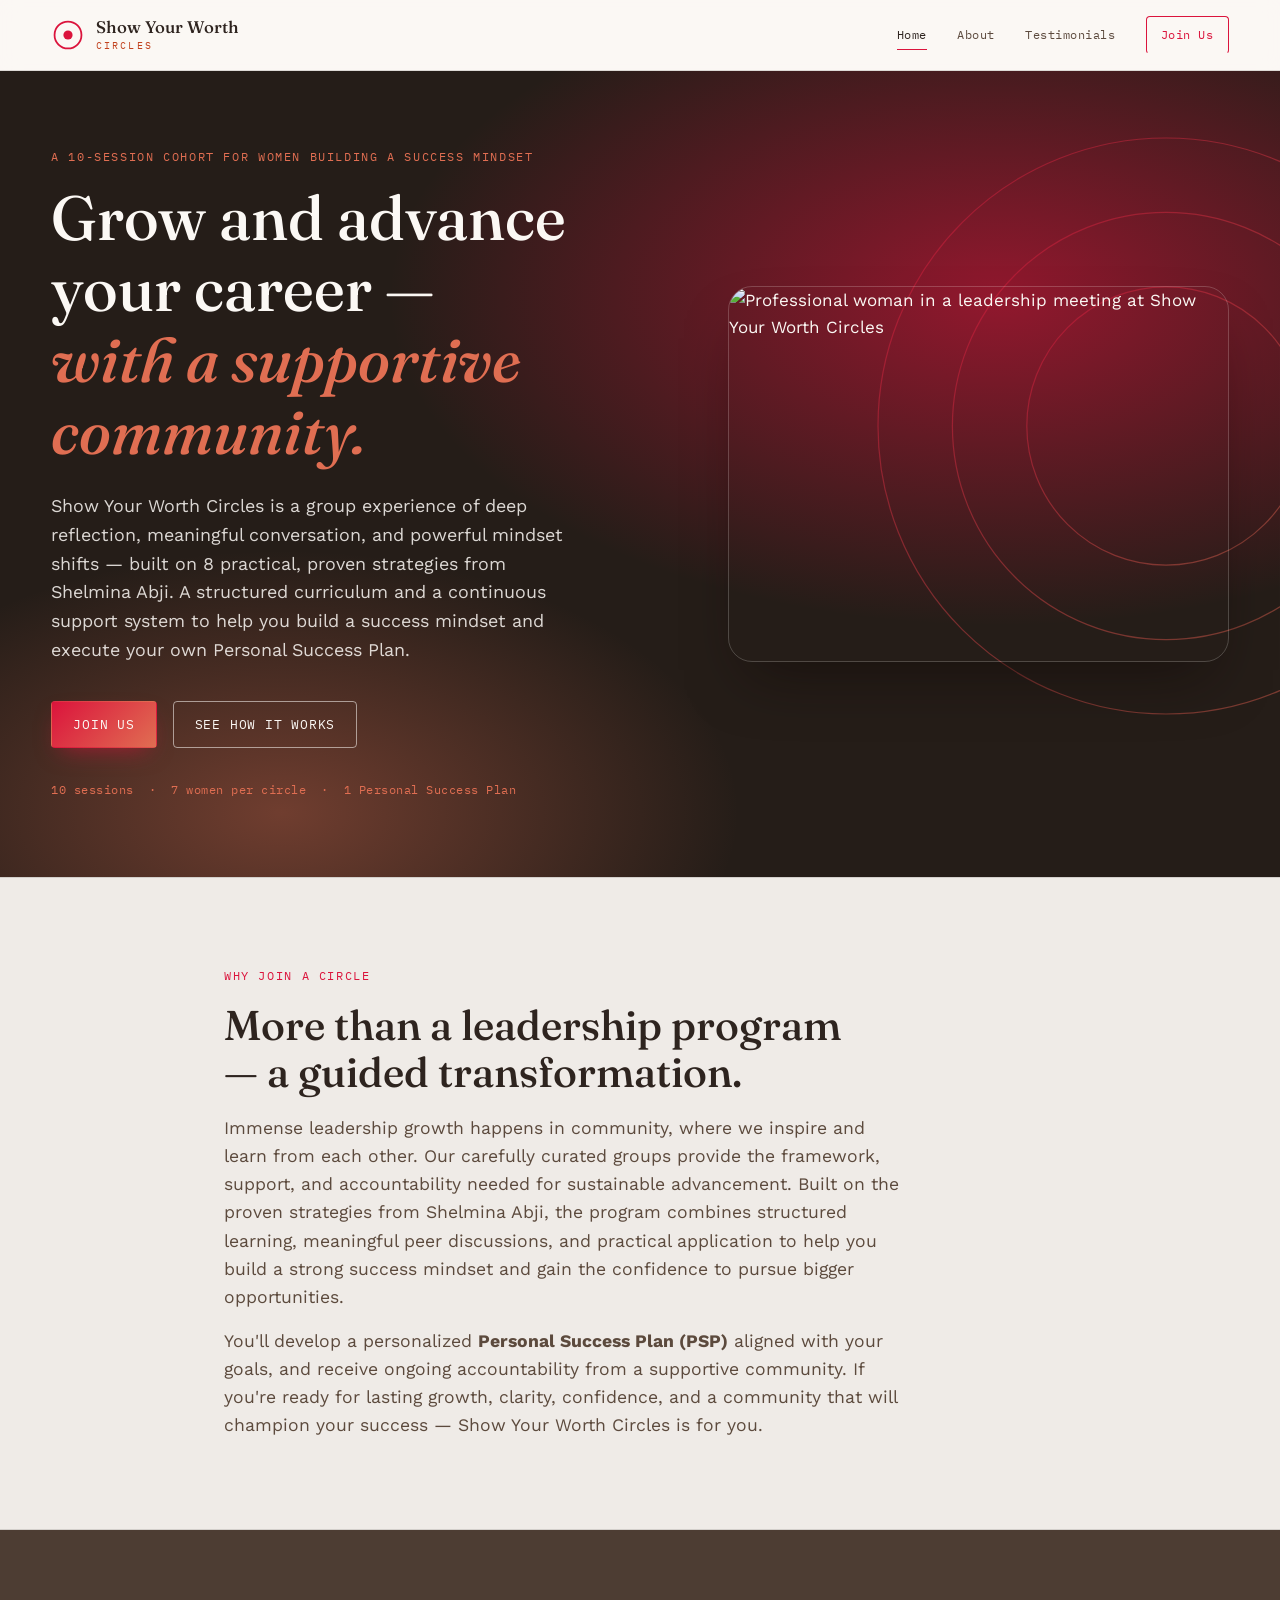
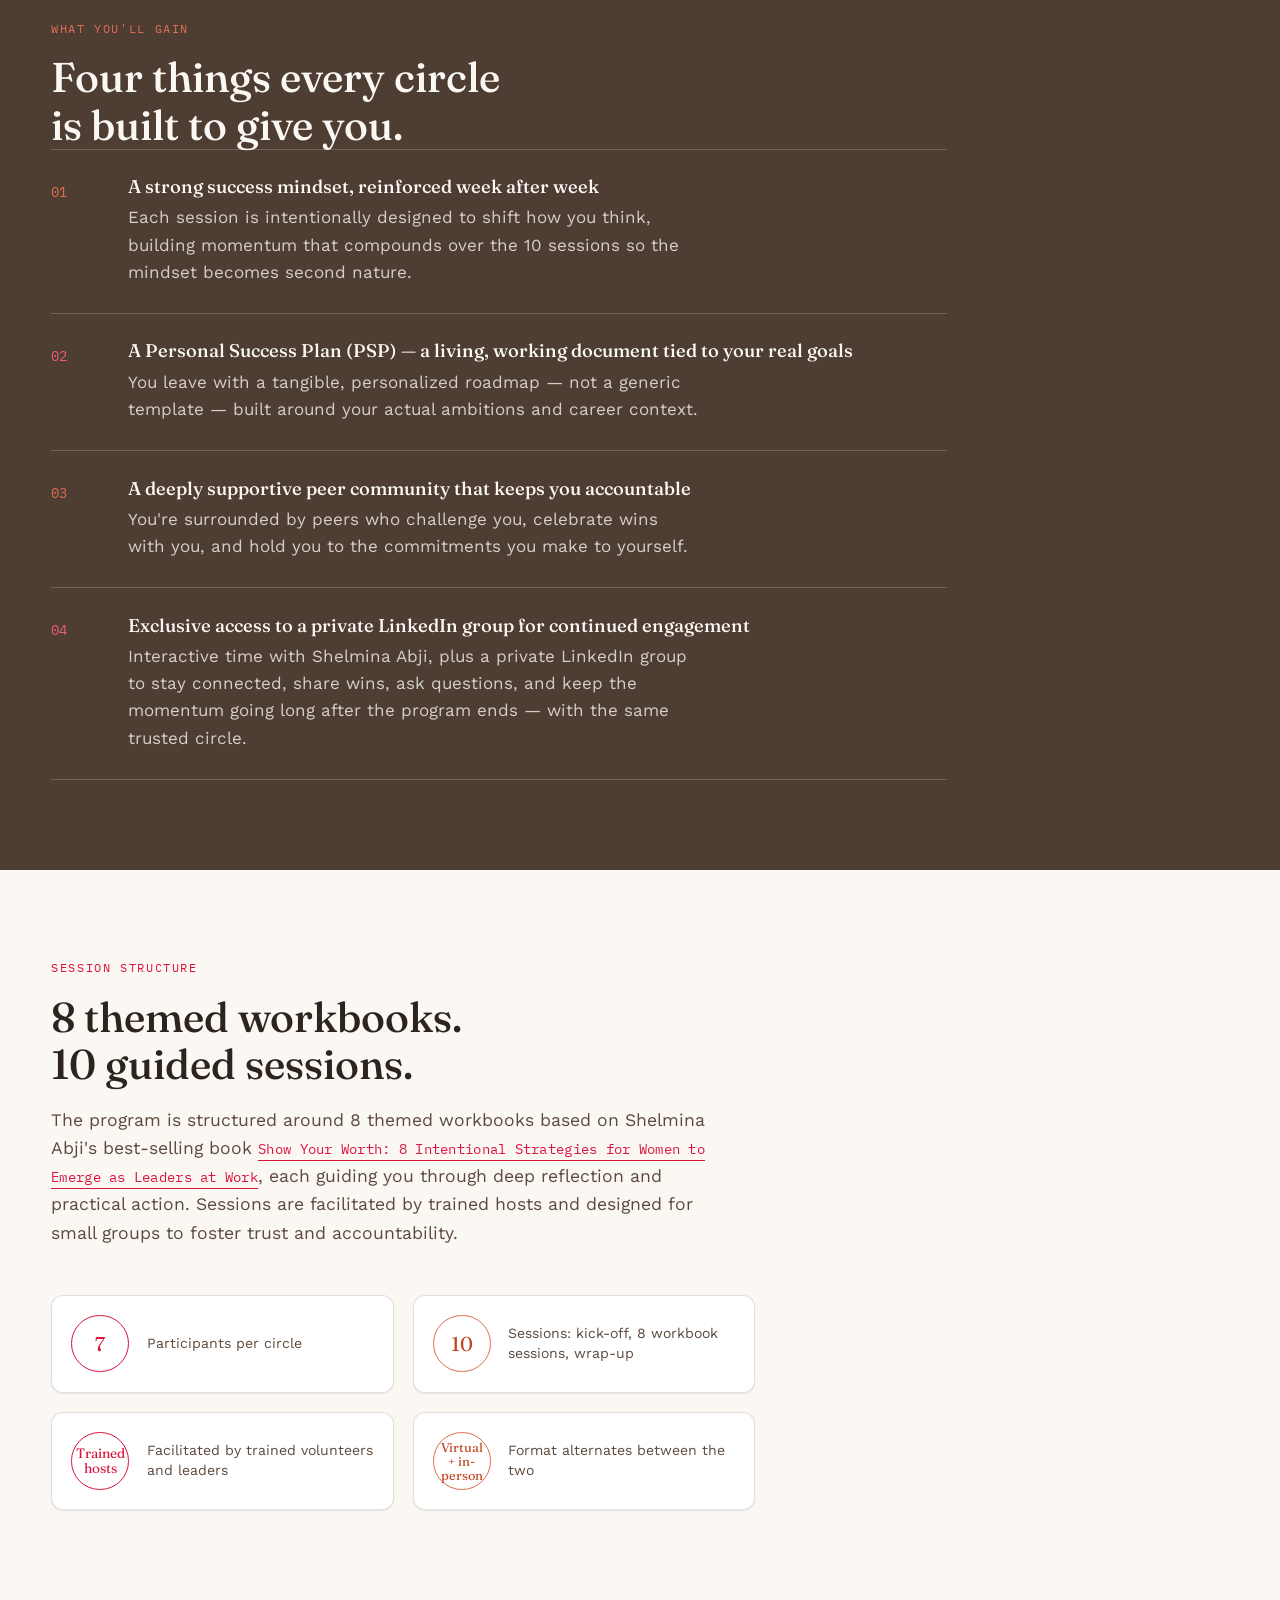
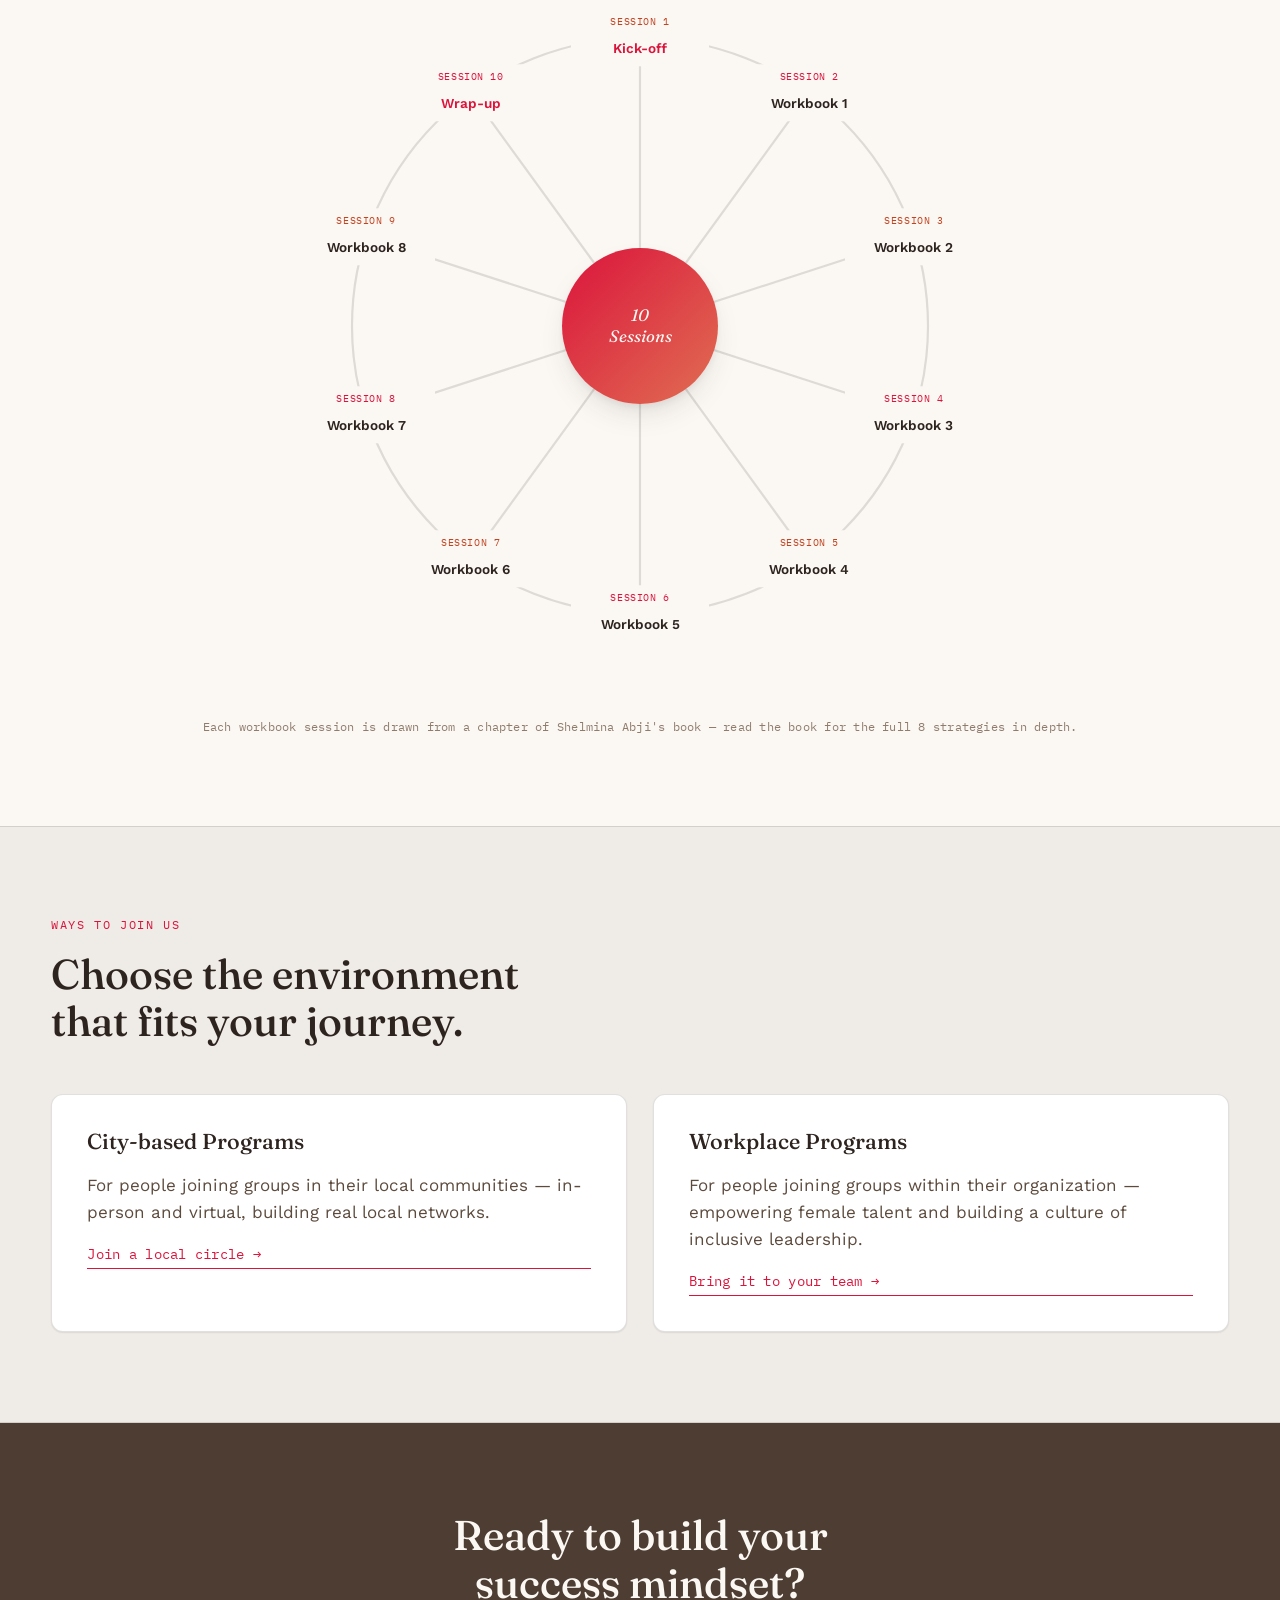
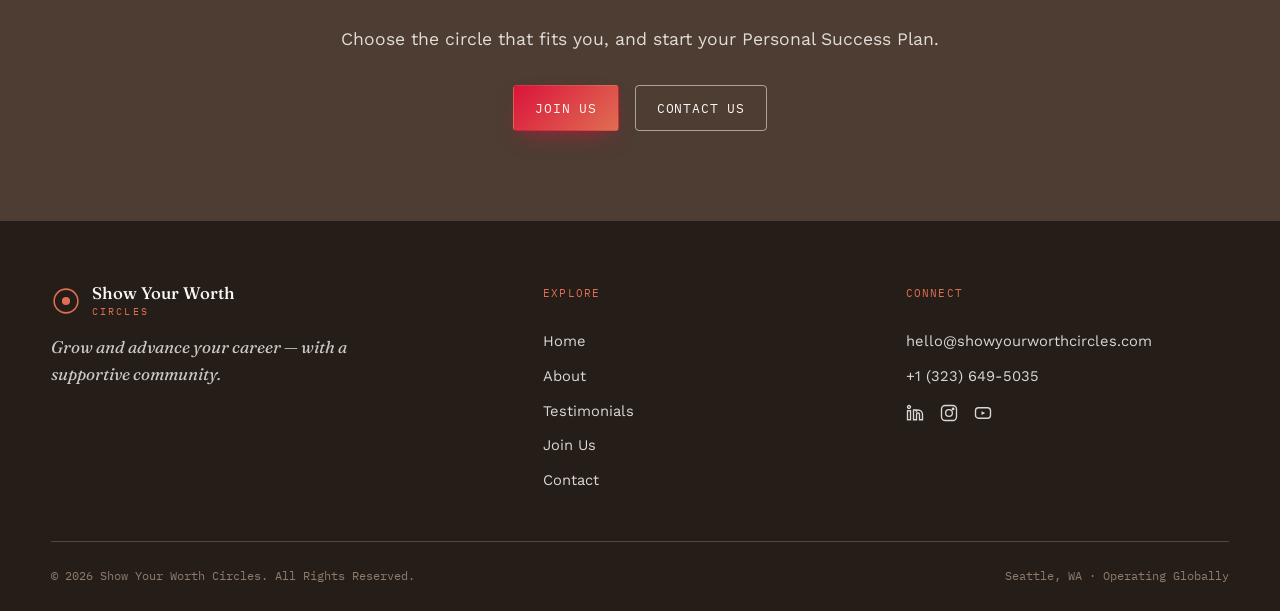
==== commit 7c5ece62: "Match the real brand palette and elevate visual polish The previous rebuild invented a plum/purple s" ====
--- a/index.html
+++ b/index.html
@@ -10,7 +10,7 @@
 <link rel="preconnect" href="https://fonts.gstatic.com" crossorigin>
 <link href="https://fonts.googleapis.com/css2?family=Fraunces:ital,opsz,wght@0,9..144,400;0,9..144,500;0,9..144,600;1,9..144,500&family=Work+Sans:wght@400;500;600&family=IBM+Plex+Mono:wght@500&display=swap" rel="stylesheet">
 <link rel="stylesheet" href="assets/css/styles.css">
-<link rel="icon" href="data:image/svg+xml,%3Csvg xmlns='http://www.w3.org/2000/svg' viewBox='0 0 64 64'%3E%3Ccircle cx='32' cy='32' r='27' fill='none' stroke='%23b3123f' stroke-width='6'/%3E%3Ccircle cx='32' cy='32' r='10' fill='%2334101f'/%3E%3C/svg%3E">
+<link rel="icon" href="data:image/svg+xml,%3Csvg xmlns='http://www.w3.org/2000/svg' viewBox='0 0 64 64'%3E%3Ccircle cx='32' cy='32' r='27' fill='none' stroke='%23db143c' stroke-width='6'/%3E%3Ccircle cx='32' cy='32' r='10' fill='%23251d18'/%3E%3C/svg%3E">
 </head>
 <body>
 
@@ -48,6 +48,12 @@
   <section class="hero" id="top">
     <div class="hero-rings" aria-hidden="true">
       <svg viewBox="0 0 600 600" preserveAspectRatio="xMidYMid meet">
+        <defs>
+          <linearGradient id="ringGradient" x1="0%" y1="0%" x2="100%" y2="100%">
+            <stop offset="0%" stop-color="#db143c" />
+            <stop offset="100%" stop-color="#e06e52" />
+          </linearGradient>
+        </defs>
         <circle cx="420" cy="260" r="240" />
         <circle cx="420" cy="260" r="178" />
         <circle cx="420" cy="260" r="116" />
--- a/assets/css/styles.css
+++ b/assets/css/styles.css
@@ -1,67 +1,95 @@
 /* ==========================================================================
    Show Your Worth Circles — stylesheet
-   Tokens: ink (text/dark ground), paper (light ground), wine (mid/dark
-   surface), crimson (accent on paper), crimson-bright (accent on wine),
-   mauve (muted text/borders). Palette is derived from the brand's real
-   primary (hsl(348 83% 47%), a crimson/rose).
+   Palette matches the live site's real design tokens exactly (light + dark):
+   crimson primary (hsl 348 83% 47%), coral/terracotta accent (hsl 12 70% 60%),
+   warm umber secondary surface (hsl 24 20% 25%), cream ground (hsl 30 33% 98%).
+   Two accents (crimson + coral) are used deliberately together, as the real
+   brand does, rather than a single flat accent.
    ========================================================================== */
 
 /* ---------- tokens: light (default) ---------- */
 :root {
-  --ink: #241017;
-  --ink-soft: #5c414c;
-  --paper: #f6efe4;
-  --paper-raised: #fcf8f0;
-  --wine: #5c1a35;
-  --wine-deep: #34101f;
-  --on-wine: #f6efe4;
-  --crimson: #b3123f;
-  --crimson-bright: #e8447a;
-  --mauve: #8c7480;
-  --line: rgba(36, 16, 23, 0.14);
-  --line-on-wine: rgba(246, 239, 228, 0.22);
+  --ink: #2e241f;
+  --ink-soft: #5c4a3d;
+  --paper: #fbf8f4;
+  --paper-raised: #ffffff;
+  --tint: #efebe7;
+  --wine: #4d3d33;
+  --wine-deep: #251d18;
+  --on-wine: #fbf8f4;
+  --crimson: #db143c;
+  --crimson-bright: #f05c79;
+  --coral: #e06e52;
+  --coral-strong: #c2431f;
+  --mauve: #8f7c6d;
+  --line: rgba(46, 36, 31, 0.14);
+  --line-on-wine: rgba(251, 248, 244, 0.2);
+
+  --shadow-sm: 0 1px 2px rgba(46, 36, 31, 0.05), 0 1px 1px rgba(46, 36, 31, 0.04);
+  --shadow-md: 0 14px 34px -14px rgba(46, 36, 31, 0.22), 0 3px 8px -3px rgba(46, 36, 31, 0.1);
+  --shadow-wine: 0 30px 60px -22px rgba(15, 8, 5, 0.55);
+
+  --gradient-primary: linear-gradient(135deg, var(--crimson), var(--coral));
+  --gradient-hero:
+    radial-gradient(ellipse 70% 60% at 78% 28%, color-mix(in srgb, var(--crimson) 60%, transparent), transparent 68%),
+    radial-gradient(ellipse 55% 50% at 22% 92%, color-mix(in srgb, var(--coral) 40%, transparent), transparent 65%),
+    var(--wine-deep);
 
   --font-display: "Fraunces", "Iowan Old Style", Georgia, serif;
   --font-body: "Work Sans", -apple-system, "Segoe UI", sans-serif;
   --font-mono: "IBM Plex Mono", ui-monospace, "SF Mono", monospace;
 
   --wrap: min(1180px, 92vw);
-  --radius-sm: 3px;
-  --radius-md: 10px;
+  --radius-sm: 4px;
+  --radius-md: 12px;
 }
 
 /* ---------- tokens: dark (system) ---------- */
 @media (prefers-color-scheme: dark) {
   :root:not([data-theme="light"]) {
-    --ink: #f6efe4;
-    --ink-soft: #d9c2cb;
-    --paper: #1b1114;
-    --paper-raised: #24171b;
-    --wine: #40142a;
-    --wine-deep: #190a10;
-    --on-wine: #f6efe4;
-    --crimson: #ff6688;
-    --crimson-bright: #ff9bb5;
-    --mauve: #b3949f;
-    --line: rgba(246, 239, 228, 0.16);
-    --line-on-wine: rgba(246, 239, 228, 0.16);
+    --ink: #fbf8f4;
+    --ink-soft: #c9beb2;
+    --paper: #251d18;
+    --paper-raised: #2d241f;
+    --tint: #352c27;
+    --wine: #2e1620;
+    --wine-deep: #150d0f;
+    --on-wine: #fbf8f4;
+    --crimson: #eb2d53;
+    --crimson-bright: #ff7a93;
+    --coral: #e8794f;
+    --coral-strong: #d94a26;
+    --mauve: #beb3a7;
+    --line: rgba(251, 248, 244, 0.14);
+    --line-on-wine: rgba(251, 248, 244, 0.16);
+
+    --shadow-sm: 0 1px 2px rgba(0, 0, 0, 0.3), 0 1px 1px rgba(0, 0, 0, 0.24);
+    --shadow-md: 0 14px 34px -14px rgba(0, 0, 0, 0.6), 0 3px 8px -3px rgba(0, 0, 0, 0.4);
+    --shadow-wine: 0 30px 60px -22px rgba(0, 0, 0, 0.7);
   }
 }
 
 /* ---------- tokens: dark (explicit toggle) ---------- */
 :root[data-theme="dark"] {
-  --ink: #f6efe4;
-  --ink-soft: #d9c2cb;
-  --paper: #1b1114;
-  --paper-raised: #24171b;
-  --wine: #40142a;
-  --wine-deep: #190a10;
-  --on-wine: #f6efe4;
-  --crimson: #ff6688;
-  --crimson-bright: #ff9bb5;
-  --mauve: #b3949f;
-  --line: rgba(246, 239, 228, 0.16);
-  --line-on-wine: rgba(246, 239, 228, 0.16);
+  --ink: #fbf8f4;
+  --ink-soft: #c9beb2;
+  --paper: #251d18;
+  --paper-raised: #2d241f;
+  --tint: #352c27;
+  --wine: #2e1620;
+  --wine-deep: #150d0f;
+  --on-wine: #fbf8f4;
+  --crimson: #eb2d53;
+  --crimson-bright: #ff7a93;
+  --coral: #e8794f;
+  --coral-strong: #d94a26;
+  --mauve: #beb3a7;
+  --line: rgba(251, 248, 244, 0.14);
+  --line-on-wine: rgba(251, 248, 244, 0.16);
+
+  --shadow-sm: 0 1px 2px rgba(0, 0, 0, 0.3), 0 1px 1px rgba(0, 0, 0, 0.24);
+  --shadow-md: 0 14px 34px -14px rgba(0, 0, 0, 0.6), 0 3px 8px -3px rgba(0, 0, 0, 0.4);
+  --shadow-wine: 0 30px 60px -22px rgba(0, 0, 0, 0.7);
 }
 
 /* ---------- reset-ish base ---------- */
@@ -133,7 +161,7 @@
   color: var(--crimson);
   margin: 0 0 1rem;
 }
-.eyebrow-on-wine { color: var(--crimson-bright); }
+.eyebrow-on-wine { color: var(--coral); }
 
 .section-title {
   font-size: clamp(1.7rem, 1.15rem + 2vw, 2.6rem);
@@ -169,9 +197,10 @@
   text-decoration: none;
   border-bottom: 1px solid currentColor;
   padding-bottom: 2px;
-}
-.text-link:hover { color: var(--ink); }
-.text-link.on-wine { color: var(--crimson-bright); }
+  transition: color 0.2s ease;
+}
+.text-link:hover { color: var(--coral-strong); }
+.text-link.on-wine { color: var(--coral); }
 .text-link.on-wine:hover { color: var(--on-wine); }
 
 /* ---------- buttons ---------- */
@@ -188,13 +217,14 @@
   border-radius: var(--radius-sm);
   border: 1px solid transparent;
   cursor: pointer;
-  transition: background-color 0.2s ease, color 0.2s ease, border-color 0.2s ease, transform 0.2s ease;
+  transition: box-shadow 0.25s ease, color 0.2s ease, border-color 0.2s ease, transform 0.2s ease, filter 0.25s ease;
 }
 .btn-primary {
-  background: var(--crimson);
+  background: var(--gradient-primary);
   color: var(--on-wine);
-}
-.btn-primary:hover { background: var(--crimson-bright); transform: translateY(-1px); }
+  box-shadow: 0 10px 24px -10px color-mix(in srgb, var(--crimson) 65%, transparent);
+}
+.btn-primary:hover { filter: brightness(1.06); transform: translateY(-1px); box-shadow: 0 14px 30px -10px color-mix(in srgb, var(--crimson) 70%, transparent); }
 .btn-ghost {
   background: transparent;
   color: inherit;
@@ -232,7 +262,7 @@
 .brand-mark { color: var(--crimson); display: inline-flex; }
 .brand-word { display: flex; flex-direction: column; line-height: 1; }
 .brand-line1 { font-family: var(--font-display); font-size: 1.05rem; font-weight: 500; }
-.brand-line2 { font-family: var(--font-mono); font-size: 0.62rem; letter-spacing: 0.22em; color: var(--crimson); margin-top: 0.3rem; }
+.brand-line2 { font-family: var(--font-mono); font-size: 0.62rem; letter-spacing: 0.22em; color: var(--coral-strong); margin-top: 0.3rem; }
 
 .primary-nav {
   display: flex;
@@ -255,8 +285,9 @@
   border: 1px solid var(--crimson);
   padding: 0.5rem 0.9rem !important;
   border-radius: var(--radius-sm);
-}
-.nav-cta:hover { background: var(--crimson); color: var(--on-wine) !important; border-color: var(--crimson); }
+  transition: background-color 0.2s ease, color 0.2s ease;
+}
+.nav-cta:hover { background: var(--gradient-primary); color: var(--on-wine) !important; border-color: transparent; }
 
 .nav-toggle {
   display: none;
@@ -320,7 +351,7 @@
 .hero {
   position: relative;
   overflow: hidden;
-  background: var(--wine-deep);
+  background: var(--gradient-hero);
   color: var(--on-wine);
   padding: clamp(4.5rem, 6vw, 8rem) 0 clamp(4rem, 6vw, 7rem);
 }
@@ -341,8 +372,8 @@
 }
 .hero-rings circle {
   fill: none;
-  stroke: var(--crimson-bright);
-  opacity: 0.3;
+  stroke: url(#ringGradient);
+  opacity: 0.45;
   stroke-width: 1;
 }
 
@@ -354,7 +385,7 @@
   color: var(--on-wine);
 }
 .hero-sm .hero-title { font-size: clamp(2rem, 1.5rem + 2vw, 3.1rem); }
-.hero-title em { font-style: italic; color: var(--crimson-bright); }
+.hero-title em { font-style: italic; color: var(--coral); }
 
 .hero-sub {
   margin-top: 1.6rem;
@@ -366,7 +397,7 @@
 .hero-kicker {
   margin-top: 1.3rem;
   font-weight: 600;
-  color: var(--crimson-bright);
+  color: var(--coral);
   font-size: 1.05rem;
 }
 
@@ -384,7 +415,7 @@
   font-family: var(--font-mono);
   font-size: 0.78rem;
   letter-spacing: 0.04em;
-  color: var(--crimson-bright);
+  color: var(--coral);
 }
 
 .hero-media {
@@ -397,7 +428,7 @@
   object-fit: cover;
   border-radius: 1.5rem;
   border: 1px solid var(--line-on-wine);
-  box-shadow: 0 30px 60px -20px rgba(0,0,0,0.5);
+  box-shadow: var(--shadow-wine);
 }
 
 /* ==========================================================================
@@ -406,7 +437,7 @@
 .section { padding: clamp(4rem, 7vw, 7rem) 0; }
 .section-sm { padding: clamp(2.5rem, 5vw, 4rem) 0; }
 .section-wine { background: var(--wine); color: var(--on-wine); }
-.section-tint { background: var(--paper-raised); }
+.section-tint { background: var(--tint); }
 .section-bordered { border-top: 1px solid var(--line); border-bottom: 1px solid var(--line); }
 
 /* ---------- two-column intro (mission / why-join / framework text blocks) ---------- */
@@ -428,6 +459,8 @@
   padding: 1.2rem;
   border: 1px solid var(--line);
   border-radius: var(--radius-md);
+  background: var(--paper-raised);
+  box-shadow: var(--shadow-sm);
 }
 .stat-num {
   flex: none;
@@ -445,6 +478,7 @@
   line-height: 1.1;
   padding: 0.2rem;
 }
+.stat-ring:nth-of-type(even) .stat-num { border-color: var(--coral); color: var(--coral-strong); }
 .stat-label { font-size: 0.88rem; color: var(--ink-soft); line-height: 1.4; }
 
 /* ---------- numbered list (benefits / steps) — background-agnostic ---------- */
@@ -470,8 +504,10 @@
   color: var(--crimson);
   padding-top: 0.3rem;
 }
+.index-list li:nth-child(even) .index-list-index { color: var(--coral-strong); }
 .section-wine .index-list li { border-color: var(--line-on-wine); }
-.section-wine .index-list-index { color: var(--crimson-bright); }
+.section-wine .index-list-index { color: var(--coral); }
+.section-wine .index-list li:nth-child(even) .index-list-index { color: var(--crimson-bright); }
 .index-list h3, .index-list h4 { font-size: 1.15rem; margin-bottom: 0.4rem; color: inherit; }
 .index-list p { color: currentColor; opacity: 0.78; max-width: 52ch; }
 
@@ -495,7 +531,7 @@
   width: clamp(110px, 15vw, 156px);
   height: clamp(110px, 15vw, 156px);
   border-radius: 50%;
-  background: var(--wine);
+  background: var(--gradient-primary);
   color: var(--on-wine);
   display: grid;
   place-items: center;
@@ -505,7 +541,7 @@
   font-size: clamp(0.9rem, 1.3vw, 1.1rem);
   line-height: 1.25;
   padding: 0.5rem;
-  box-shadow: 0 0 0 1px var(--crimson) inset;
+  box-shadow: var(--shadow-md);
 }
 
 .ring-node {
@@ -526,6 +562,7 @@
   color: var(--crimson);
   margin-bottom: 0.3rem;
 }
+.ring-node:nth-child(odd) .ring-node-kind { color: var(--coral-strong); }
 .ring-node-label { font-size: 0.85rem; font-weight: 600; }
 .ring-node.is-bookend .ring-node-label { color: var(--crimson); }
 
@@ -550,10 +587,13 @@
   border: 1px solid var(--line);
   border-radius: var(--radius-md);
   background: var(--paper-raised);
+  box-shadow: var(--shadow-sm);
   display: flex;
   flex-direction: column;
   gap: 1.1rem;
-}
+  transition: box-shadow 0.25s ease, transform 0.25s ease;
+}
+.way-card:hover { box-shadow: var(--shadow-md); transform: translateY(-3px); }
 .way-card h3 { font-size: 1.35rem; }
 .way-card p { color: var(--ink-soft); }
 .way-card ul {
@@ -572,7 +612,7 @@
   left: 0; top: 0.55em;
   width: 6px; height: 6px;
   border-radius: 50%;
-  background: var(--crimson);
+  background: var(--gradient-primary);
 }
 .way-card .btn { align-self: flex-start; margin-top: auto; }
 
@@ -581,7 +621,11 @@
   padding: 1.3rem 1.4rem;
   border: 1px solid var(--line);
   border-radius: var(--radius-md);
-}
+  background: var(--paper-raised);
+  box-shadow: var(--shadow-sm);
+  transition: box-shadow 0.25s ease, transform 0.25s ease;
+}
+.location-card:hover { box-shadow: var(--shadow-md); transform: translateY(-3px); }
 .location-city { font-family: var(--font-display); font-size: 1.15rem; margin-bottom: 0.2rem; }
 .location-region {
   font-family: var(--font-mono);
@@ -599,9 +643,9 @@
   font-size: 0.68rem;
   letter-spacing: 0.05em;
   text-transform: uppercase;
-  color: var(--crimson);
-}
-.location-status::before { content: ""; width: 6px; height: 6px; border-radius: 50%; background: var(--crimson); }
+  color: var(--coral-strong);
+}
+.location-status::before { content: ""; width: 6px; height: 6px; border-radius: 50%; background: var(--gradient-primary); }
 .location-desc { margin-top: 0.6rem; font-size: 0.88rem; color: var(--ink-soft); }
 
 /* ==========================================================================
@@ -619,6 +663,7 @@
   object-fit: cover;
   border-radius: var(--radius-md);
   border: 1px solid var(--line);
+  box-shadow: var(--shadow-md);
 }
 .people-lead-name { display: flex; align-items: center; gap: 0.7rem; margin-bottom: 0.3rem; }
 .people-lead-name h2 { font-size: clamp(1.5rem, 1.2rem + 1vw, 2rem); }
@@ -638,7 +683,10 @@
   padding: 1.8rem 1.6rem;
   text-align: center;
   background: var(--paper-raised);
-}
+  box-shadow: var(--shadow-sm);
+  transition: box-shadow 0.25s ease, transform 0.25s ease;
+}
+.person-card:hover { box-shadow: var(--shadow-md); transform: translateY(-3px); }
 .person-card img {
   width: 88px; height: 88px;
   border-radius: 50%;
@@ -657,7 +705,7 @@
 /* ==========================================================================
    Testimonials
    ========================================================================== */
-.testimonial-photo { border-radius: var(--radius-md); overflow: hidden; margin-bottom: 0.75rem; }
+.testimonial-photo { border-radius: var(--radius-md); overflow: hidden; margin-bottom: 0.75rem; box-shadow: var(--shadow-md); }
 .testimonial-photo img { width: 100%; aspect-ratio: 21 / 9; object-fit: cover; }
 .testimonial-caption { text-align: center; color: var(--ink-soft); font-size: 0.92rem; max-width: 50rem; margin-inline: auto; }
 
@@ -665,6 +713,8 @@
   border: 1px solid var(--line);
   border-radius: var(--radius-md);
   padding: clamp(1.6rem, 3vw, 2.4rem);
+  background: var(--paper-raised);
+  box-shadow: var(--shadow-sm);
   display: grid;
   gap: 1.4rem;
 }
@@ -674,7 +724,7 @@
   flex: none;
   width: 3rem; height: 3rem;
   border-radius: 50%;
-  background: var(--wine);
+  background: var(--gradient-primary);
   color: var(--on-wine);
   display: grid;
   place-items: center;
@@ -695,6 +745,9 @@
   line-height: 1.55;
   color: var(--ink);
 }
+.section-wine .testimonial-full { background: color-mix(in srgb, var(--wine) 60%, var(--wine-deep) 40%); border-color: var(--line-on-wine); }
+.section-wine .testimonial-full blockquote p { color: var(--on-wine); }
+.section-wine .testimonial-role { color: color-mix(in srgb, var(--on-wine) 78%, transparent); }
 
 /* ==========================================================================
    Contact
@@ -715,12 +768,14 @@
   padding: 1.2rem;
   border: 1px solid var(--line);
   border-radius: var(--radius-md);
+  background: var(--paper-raised);
+  box-shadow: var(--shadow-sm);
 }
 .contact-card-icon {
   flex: none;
   width: 2.5rem; height: 2.5rem;
   border-radius: 50%;
-  background: var(--paper-raised);
+  background: var(--tint);
   display: grid;
   place-items: center;
   color: var(--crimson);
@@ -736,6 +791,7 @@
   padding: clamp(1.6rem, 3vw, 2.2rem);
   border-radius: var(--radius-md);
   background: var(--paper-raised);
+  box-shadow: var(--shadow-md);
 }
 .form-row-pair { display: grid; grid-template-columns: 1fr 1fr; gap: 1.2rem; }
 @media (max-width: 560px) { .form-row-pair { grid-template-columns: 1fr; } }
@@ -788,8 +844,8 @@
   border-bottom: 1px solid var(--line-on-wine);
 }
 .footer-grid .brand { color: var(--on-wine); }
-.footer-grid .brand-mark { color: var(--crimson-bright); }
-.footer-grid .brand-line2 { color: var(--crimson-bright); }
+.footer-grid .brand-mark { color: var(--coral); }
+.footer-grid .brand-line2 { color: var(--coral); }
 .footer-tagline {
   margin-top: 1rem;
   color: color-mix(in srgb, var(--on-wine) 78%, transparent);
@@ -802,7 +858,7 @@
   font-size: 0.7rem;
   letter-spacing: 0.1em;
   text-transform: uppercase;
-  color: var(--crimson-bright);
+  color: var(--coral);
   margin-bottom: 1rem;
 }
 .footer-nav, .footer-connect { display: flex; flex-direction: column; gap: 0.7rem; }
@@ -811,10 +867,10 @@
   color: color-mix(in srgb, var(--on-wine) 85%, transparent);
   font-size: 0.92rem;
 }
-.footer-nav a:hover, .footer-connect a:hover { color: var(--crimson-bright); }
+.footer-nav a:hover, .footer-connect a:hover { color: var(--coral); }
 .footer-social { display: flex; gap: 1rem; margin-top: 0.3rem; }
 .footer-social a { display: inline-flex; color: color-mix(in srgb, var(--on-wine) 85%, transparent); }
-.footer-social a:hover { color: var(--crimson-bright); }
+.footer-social a:hover { color: var(--coral); }
 
 .footer-bottom {
   padding: 1.6rem 0;
@@ -827,7 +883,7 @@
   justify-content: space-between;
 }
 .footer-bottom a { color: var(--mauve); text-decoration: none; }
-.footer-bottom a:hover { color: var(--crimson-bright); }
+.footer-bottom a:hover { color: var(--coral); }
 
 @media (max-width: 760px) { .footer-grid { grid-template-columns: 1fr; } }
 
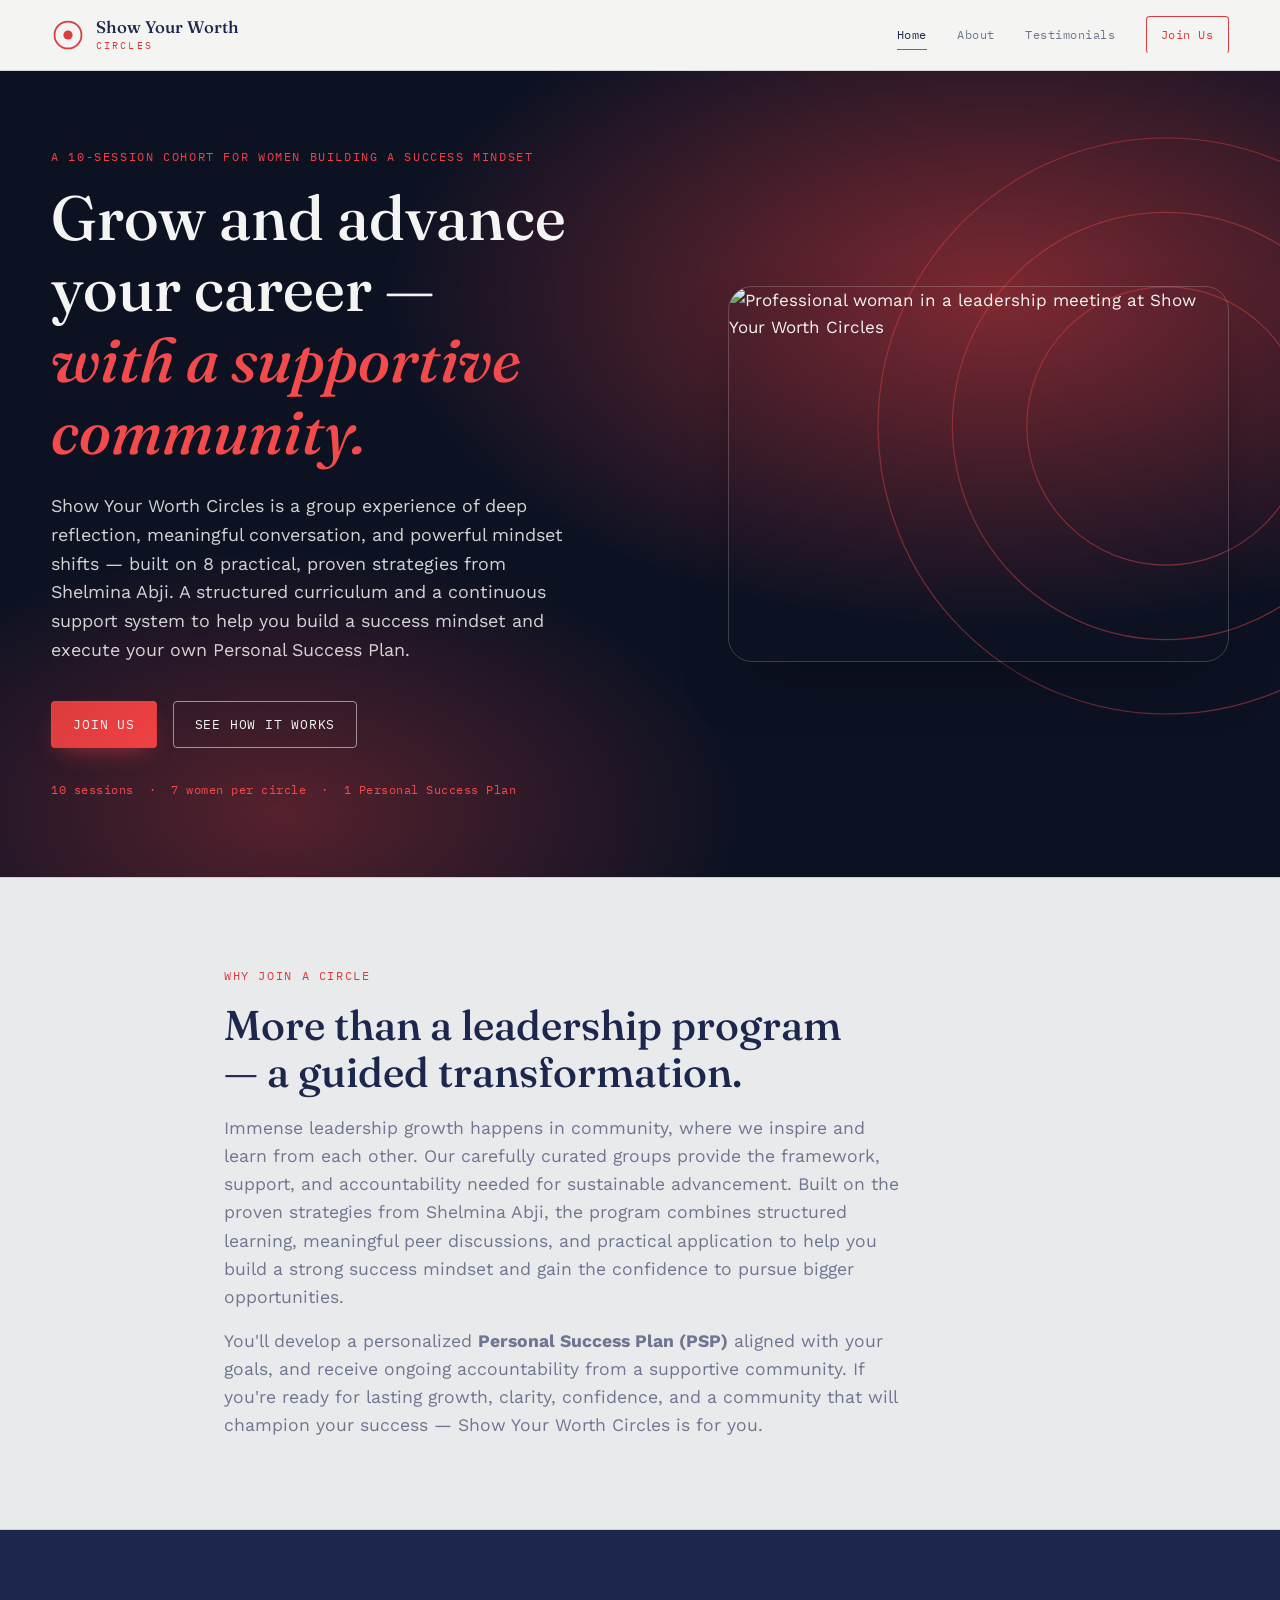
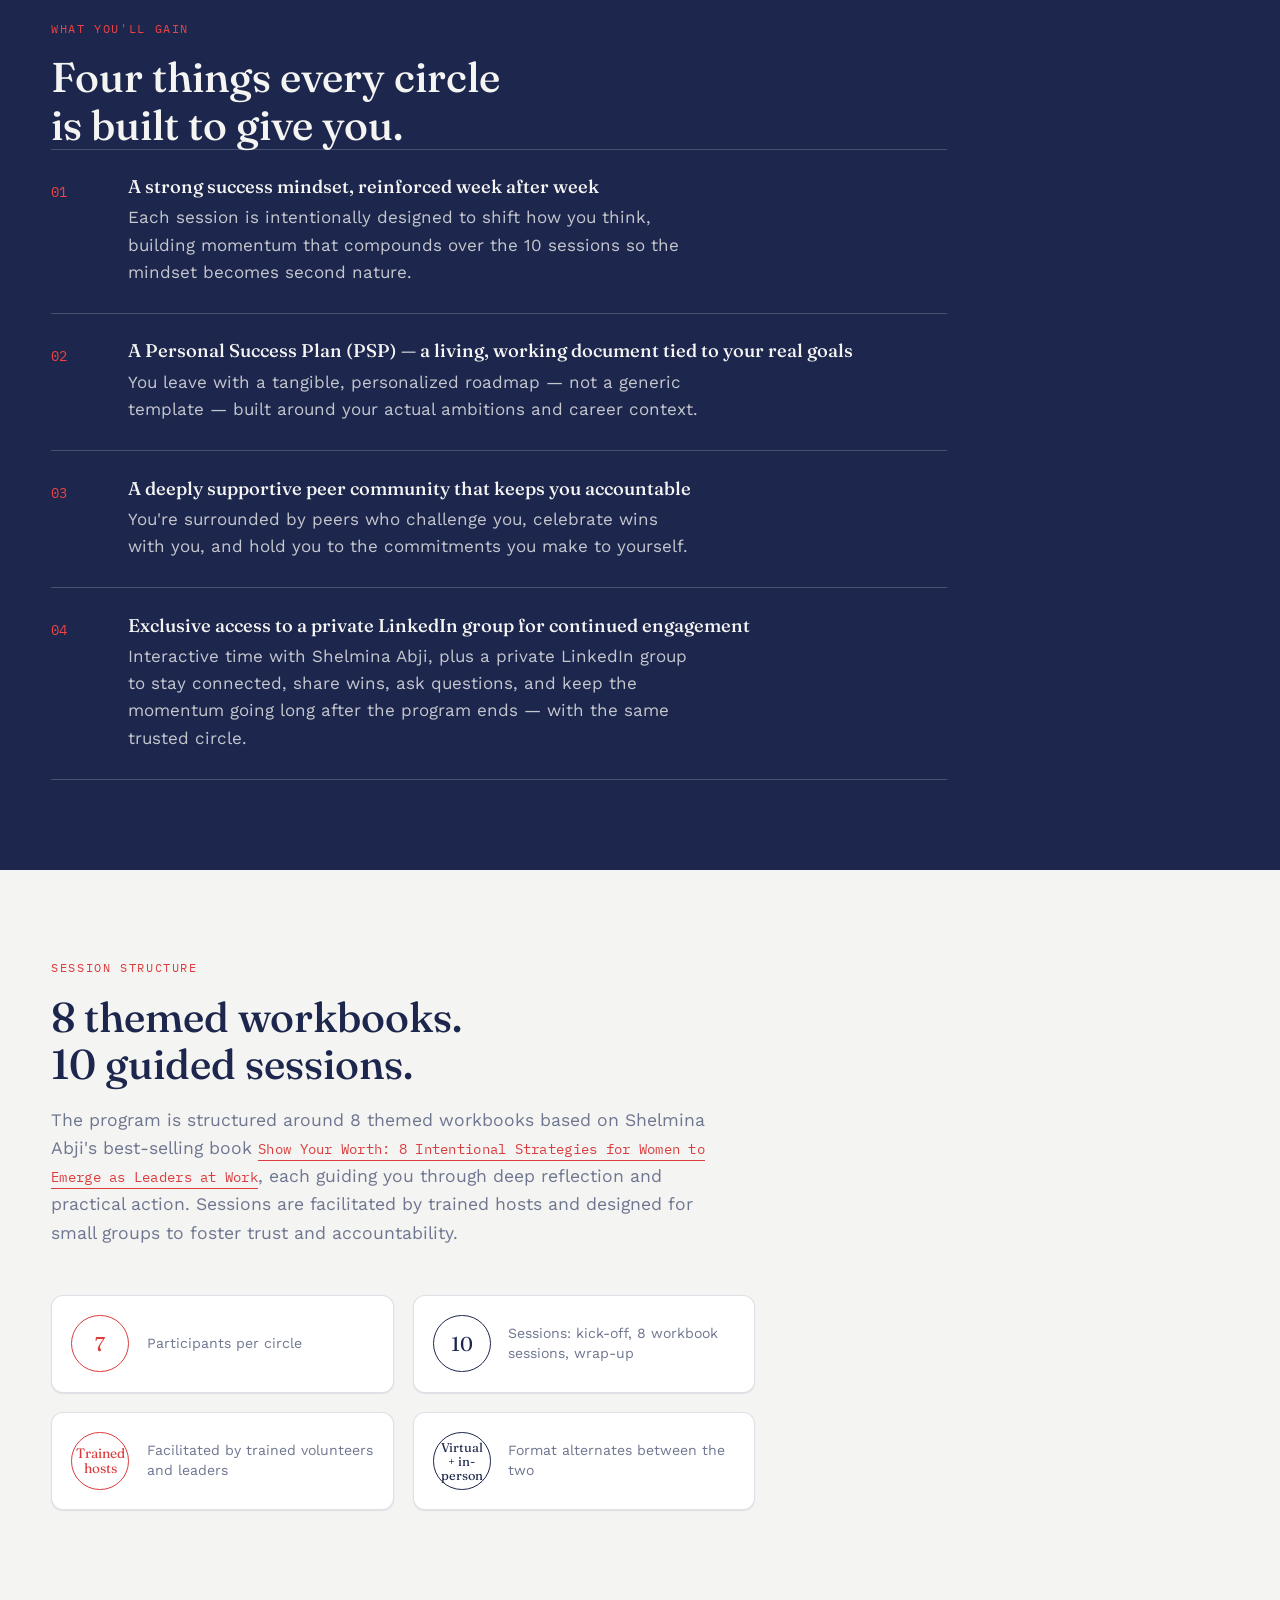
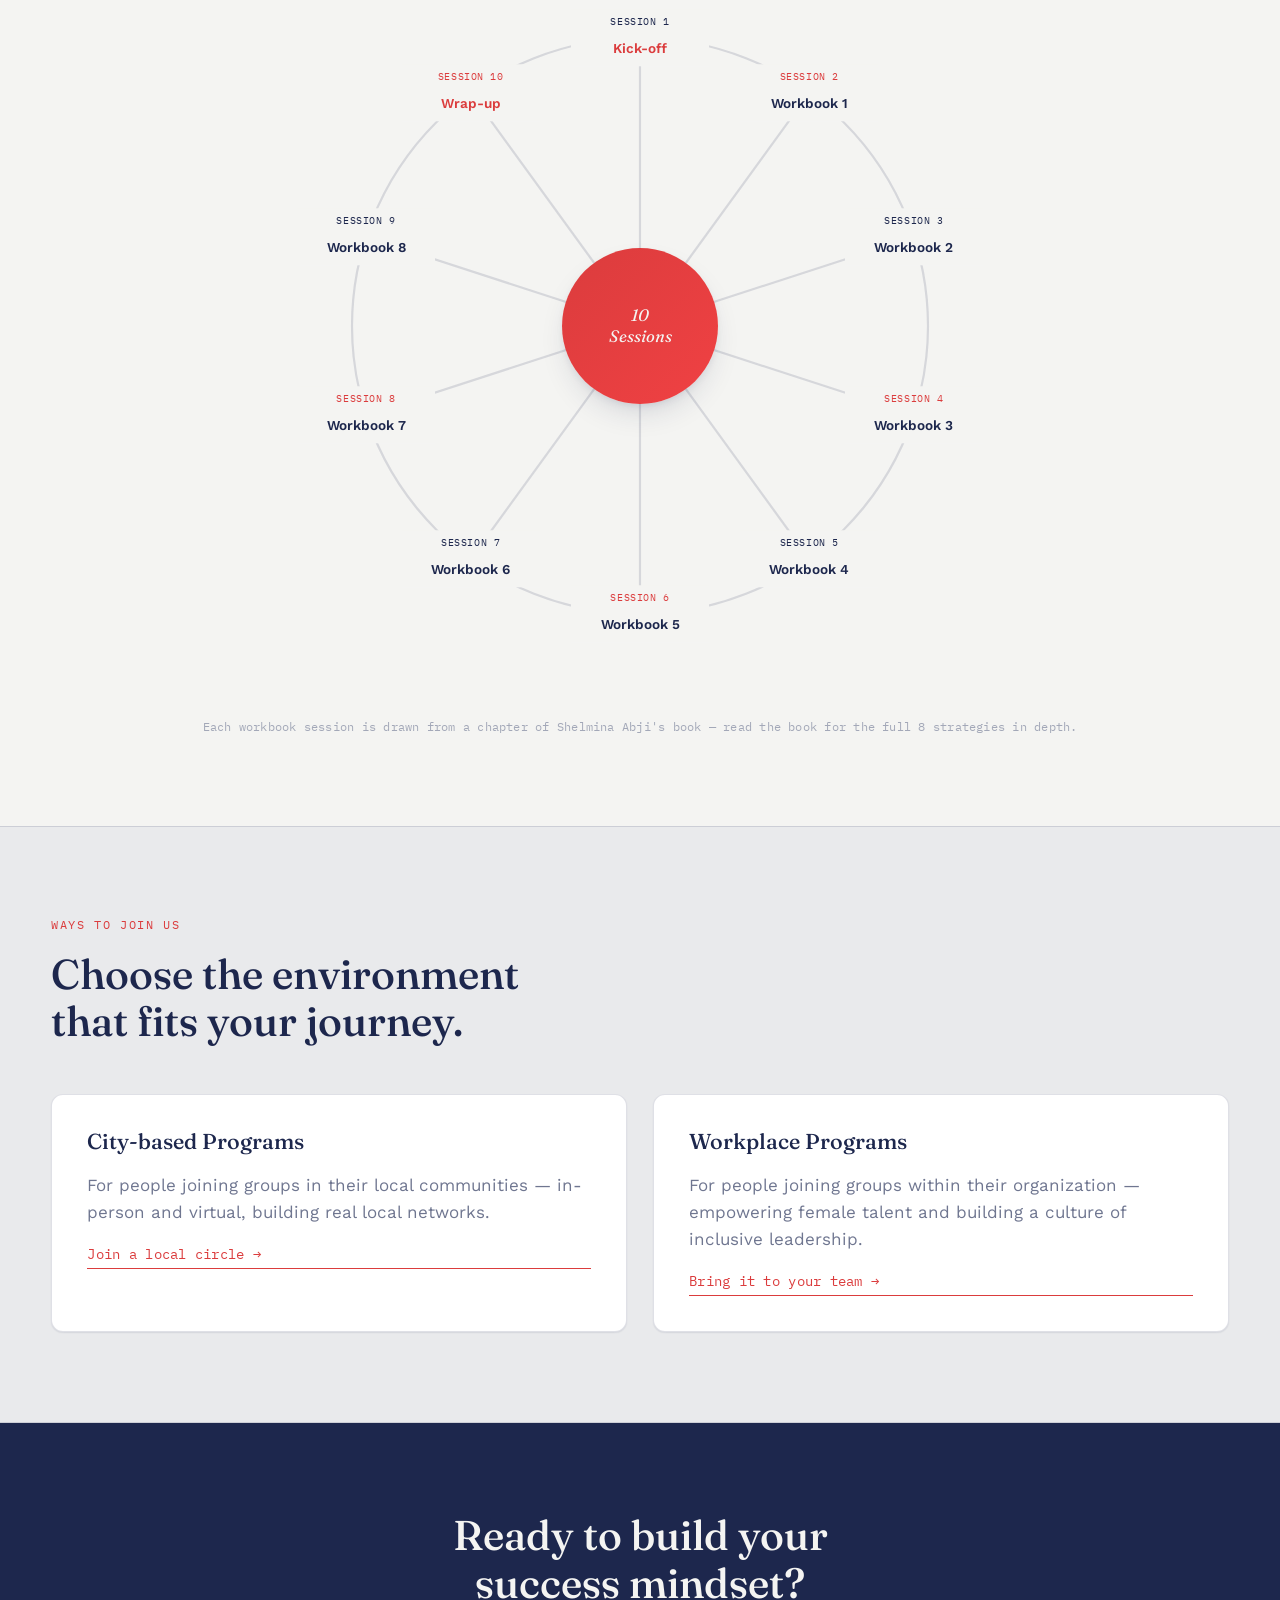
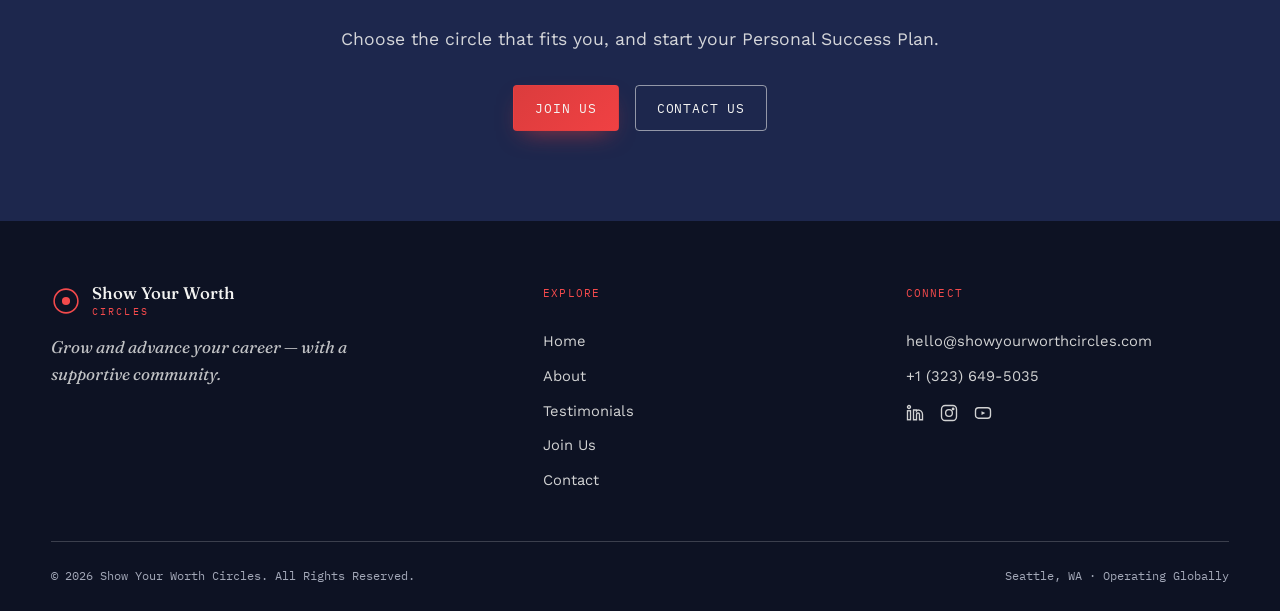
==== commit 7f29585f: "Switch palette to the exact brand colors provided Replaced the crimson/coral/umber system with the e" ====
--- a/index.html
+++ b/index.html
@@ -10,7 +10,7 @@
 <link rel="preconnect" href="https://fonts.gstatic.com" crossorigin>
 <link href="https://fonts.googleapis.com/css2?family=Fraunces:ital,opsz,wght@0,9..144,400;0,9..144,500;0,9..144,600;1,9..144,500&family=Work+Sans:wght@400;500;600&family=IBM+Plex+Mono:wght@500&display=swap" rel="stylesheet">
 <link rel="stylesheet" href="assets/css/styles.css">
-<link rel="icon" href="data:image/svg+xml,%3Csvg xmlns='http://www.w3.org/2000/svg' viewBox='0 0 64 64'%3E%3Ccircle cx='32' cy='32' r='27' fill='none' stroke='%23db143c' stroke-width='6'/%3E%3Ccircle cx='32' cy='32' r='10' fill='%23251d18'/%3E%3C/svg%3E">
+<link rel="icon" href="data:image/svg+xml,%3Csvg xmlns='http://www.w3.org/2000/svg' viewBox='0 0 64 64'%3E%3Ccircle cx='32' cy='32' r='27' fill='none' stroke='%23db3c3d' stroke-width='6'/%3E%3Ccircle cx='32' cy='32' r='10' fill='%230d1223'/%3E%3C/svg%3E">
 </head>
 <body>
 
@@ -50,8 +50,8 @@
       <svg viewBox="0 0 600 600" preserveAspectRatio="xMidYMid meet">
         <defs>
           <linearGradient id="ringGradient" x1="0%" y1="0%" x2="100%" y2="100%">
-            <stop offset="0%" stop-color="#db143c" />
-            <stop offset="100%" stop-color="#e06e52" />
+            <stop offset="0%" stop-color="#db3c3d" />
+            <stop offset="100%" stop-color="#f34a4c" />
           </linearGradient>
         </defs>
         <circle cx="420" cy="260" r="240" />
--- a/assets/css/styles.css
+++ b/assets/css/styles.css
@@ -1,38 +1,39 @@
 /* ==========================================================================
    Show Your Worth Circles — stylesheet
-   Palette matches the live site's real design tokens exactly (light + dark):
-   crimson primary (hsl 348 83% 47%), coral/terracotta accent (hsl 12 70% 60%),
-   warm umber secondary surface (hsl 24 20% 25%), cream ground (hsl 30 33% 98%).
-   Two accents (crimson + coral) are used deliberately together, as the real
-   brand does, rather than a single flat accent.
+   Brand palette (exact): red #db3c3d / #f04143 / #f34a4c, navy #1d274d,
+   off-white #f4f4f2. Navy doubles as the body-text ink color and as the
+   dark "wine" surface band (hero, footer, contrast sections) — the same
+   navy reads as a deep accent against the light off-white ground, and as
+   a slightly-raised band against the near-black dark-mode ground. The red
+   trio forms a tonal ladder: base accent on paper, bright on hover/on-navy,
+   light as the top tier for hover-on-navy.
    ========================================================================== */
 
 /* ---------- tokens: light (default) ---------- */
 :root {
-  --ink: #2e241f;
-  --ink-soft: #5c4a3d;
-  --paper: #fbf8f4;
+  --ink: #1d274d;
+  --ink-soft: #6f7690;
+  --paper: #f4f4f2;
   --paper-raised: #ffffff;
-  --tint: #efebe7;
-  --wine: #4d3d33;
-  --wine-deep: #251d18;
-  --on-wine: #fbf8f4;
-  --crimson: #db143c;
-  --crimson-bright: #f05c79;
-  --coral: #e06e52;
-  --coral-strong: #c2431f;
-  --mauve: #8f7c6d;
-  --line: rgba(46, 36, 31, 0.14);
-  --line-on-wine: rgba(251, 248, 244, 0.2);
-
-  --shadow-sm: 0 1px 2px rgba(46, 36, 31, 0.05), 0 1px 1px rgba(46, 36, 31, 0.04);
-  --shadow-md: 0 14px 34px -14px rgba(46, 36, 31, 0.22), 0 3px 8px -3px rgba(46, 36, 31, 0.1);
-  --shadow-wine: 0 30px 60px -22px rgba(15, 8, 5, 0.55);
-
-  --gradient-primary: linear-gradient(135deg, var(--crimson), var(--coral));
+  --tint: #e9eaec;
+  --wine: #1d274d;
+  --wine-deep: #0d1223;
+  --on-wine: #f4f4f2;
+  --crimson: #db3c3d;
+  --crimson-bright: #f04143;
+  --crimson-light: #f34a4c;
+  --mauve: #a3a8b8;
+  --line: rgba(29, 39, 77, 0.14);
+  --line-on-wine: rgba(244, 244, 242, 0.2);
+
+  --shadow-sm: 0 1px 2px rgba(29, 39, 77, 0.06), 0 1px 1px rgba(29, 39, 77, 0.04);
+  --shadow-md: 0 14px 34px -14px rgba(29, 39, 77, 0.24), 0 3px 8px -3px rgba(29, 39, 77, 0.12);
+  --shadow-wine: 0 30px 60px -22px rgba(5, 7, 15, 0.55);
+
+  --gradient-primary: linear-gradient(135deg, var(--crimson), var(--crimson-bright));
   --gradient-hero:
-    radial-gradient(ellipse 70% 60% at 78% 28%, color-mix(in srgb, var(--crimson) 60%, transparent), transparent 68%),
-    radial-gradient(ellipse 55% 50% at 22% 92%, color-mix(in srgb, var(--coral) 40%, transparent), transparent 65%),
+    radial-gradient(ellipse 70% 60% at 78% 28%, color-mix(in srgb, var(--crimson) 55%, transparent), transparent 68%),
+    radial-gradient(ellipse 55% 50% at 22% 92%, color-mix(in srgb, var(--crimson-bright) 32%, transparent), transparent 65%),
     var(--wine-deep);
 
   --font-display: "Fraunces", "Iowan Old Style", Georgia, serif;
@@ -47,21 +48,20 @@
 /* ---------- tokens: dark (system) ---------- */
 @media (prefers-color-scheme: dark) {
   :root:not([data-theme="light"]) {
-    --ink: #fbf8f4;
-    --ink-soft: #c9beb2;
-    --paper: #251d18;
-    --paper-raised: #2d241f;
-    --tint: #352c27;
-    --wine: #2e1620;
-    --wine-deep: #150d0f;
-    --on-wine: #fbf8f4;
-    --crimson: #eb2d53;
-    --crimson-bright: #ff7a93;
-    --coral: #e8794f;
-    --coral-strong: #d94a26;
-    --mauve: #beb3a7;
-    --line: rgba(251, 248, 244, 0.14);
-    --line-on-wine: rgba(251, 248, 244, 0.16);
+    --ink: #f4f4f2;
+    --ink-soft: #b7bbc9;
+    --paper: #0b0f20;
+    --paper-raised: #141a33;
+    --tint: #10152a;
+    --wine: #1d274d;
+    --wine-deep: #05070f;
+    --on-wine: #f4f4f2;
+    --crimson: #db3c3d;
+    --crimson-bright: #f04143;
+    --crimson-light: #f34a4c;
+    --mauve: #868ba0;
+    --line: rgba(244, 244, 242, 0.14);
+    --line-on-wine: rgba(244, 244, 242, 0.16);
 
     --shadow-sm: 0 1px 2px rgba(0, 0, 0, 0.3), 0 1px 1px rgba(0, 0, 0, 0.24);
     --shadow-md: 0 14px 34px -14px rgba(0, 0, 0, 0.6), 0 3px 8px -3px rgba(0, 0, 0, 0.4);
@@ -71,21 +71,20 @@
 
 /* ---------- tokens: dark (explicit toggle) ---------- */
 :root[data-theme="dark"] {
-  --ink: #fbf8f4;
-  --ink-soft: #c9beb2;
-  --paper: #251d18;
-  --paper-raised: #2d241f;
-  --tint: #352c27;
-  --wine: #2e1620;
-  --wine-deep: #150d0f;
-  --on-wine: #fbf8f4;
-  --crimson: #eb2d53;
-  --crimson-bright: #ff7a93;
-  --coral: #e8794f;
-  --coral-strong: #d94a26;
-  --mauve: #beb3a7;
-  --line: rgba(251, 248, 244, 0.14);
-  --line-on-wine: rgba(251, 248, 244, 0.16);
+  --ink: #f4f4f2;
+  --ink-soft: #b7bbc9;
+  --paper: #0b0f20;
+  --paper-raised: #141a33;
+  --tint: #10152a;
+  --wine: #1d274d;
+  --wine-deep: #05070f;
+  --on-wine: #f4f4f2;
+  --crimson: #db3c3d;
+  --crimson-bright: #f04143;
+  --crimson-light: #f34a4c;
+  --mauve: #868ba0;
+  --line: rgba(244, 244, 242, 0.14);
+  --line-on-wine: rgba(244, 244, 242, 0.16);
 
   --shadow-sm: 0 1px 2px rgba(0, 0, 0, 0.3), 0 1px 1px rgba(0, 0, 0, 0.24);
   --shadow-md: 0 14px 34px -14px rgba(0, 0, 0, 0.6), 0 3px 8px -3px rgba(0, 0, 0, 0.4);
@@ -161,7 +160,7 @@
   color: var(--crimson);
   margin: 0 0 1rem;
 }
-.eyebrow-on-wine { color: var(--coral); }
+.eyebrow-on-wine { color: var(--crimson-bright); }
 
 .section-title {
   font-size: clamp(1.7rem, 1.15rem + 2vw, 2.6rem);
@@ -199,8 +198,8 @@
   padding-bottom: 2px;
   transition: color 0.2s ease;
 }
-.text-link:hover { color: var(--coral-strong); }
-.text-link.on-wine { color: var(--coral); }
+.text-link:hover { color: var(--ink); }
+.text-link.on-wine { color: var(--crimson-bright); }
 .text-link.on-wine:hover { color: var(--on-wine); }
 
 /* ---------- buttons ---------- */
@@ -262,7 +261,7 @@
 .brand-mark { color: var(--crimson); display: inline-flex; }
 .brand-word { display: flex; flex-direction: column; line-height: 1; }
 .brand-line1 { font-family: var(--font-display); font-size: 1.05rem; font-weight: 500; }
-.brand-line2 { font-family: var(--font-mono); font-size: 0.62rem; letter-spacing: 0.22em; color: var(--coral-strong); margin-top: 0.3rem; }
+.brand-line2 { font-family: var(--font-mono); font-size: 0.62rem; letter-spacing: 0.22em; color: var(--crimson); margin-top: 0.3rem; }
 
 .primary-nav {
   display: flex;
@@ -385,7 +384,7 @@
   color: var(--on-wine);
 }
 .hero-sm .hero-title { font-size: clamp(2rem, 1.5rem + 2vw, 3.1rem); }
-.hero-title em { font-style: italic; color: var(--coral); }
+.hero-title em { font-style: italic; color: var(--crimson-light); }
 
 .hero-sub {
   margin-top: 1.6rem;
@@ -397,7 +396,7 @@
 .hero-kicker {
   margin-top: 1.3rem;
   font-weight: 600;
-  color: var(--coral);
+  color: var(--crimson-light);
   font-size: 1.05rem;
 }
 
@@ -415,7 +414,7 @@
   font-family: var(--font-mono);
   font-size: 0.78rem;
   letter-spacing: 0.04em;
-  color: var(--coral);
+  color: var(--crimson-light);
 }
 
 .hero-media {
@@ -478,7 +477,7 @@
   line-height: 1.1;
   padding: 0.2rem;
 }
-.stat-ring:nth-of-type(even) .stat-num { border-color: var(--coral); color: var(--coral-strong); }
+.stat-ring:nth-of-type(even) .stat-num { border-color: var(--ink); color: var(--ink); }
 .stat-label { font-size: 0.88rem; color: var(--ink-soft); line-height: 1.4; }
 
 /* ---------- numbered list (benefits / steps) — background-agnostic ---------- */
@@ -504,10 +503,8 @@
   color: var(--crimson);
   padding-top: 0.3rem;
 }
-.index-list li:nth-child(even) .index-list-index { color: var(--coral-strong); }
 .section-wine .index-list li { border-color: var(--line-on-wine); }
-.section-wine .index-list-index { color: var(--coral); }
-.section-wine .index-list li:nth-child(even) .index-list-index { color: var(--crimson-bright); }
+.section-wine .index-list-index { color: var(--crimson-bright); }
 .index-list h3, .index-list h4 { font-size: 1.15rem; margin-bottom: 0.4rem; color: inherit; }
 .index-list p { color: currentColor; opacity: 0.78; max-width: 52ch; }
 
@@ -562,7 +559,7 @@
   color: var(--crimson);
   margin-bottom: 0.3rem;
 }
-.ring-node:nth-child(odd) .ring-node-kind { color: var(--coral-strong); }
+.ring-node:nth-child(odd) .ring-node-kind { color: var(--ink); }
 .ring-node-label { font-size: 0.85rem; font-weight: 600; }
 .ring-node.is-bookend .ring-node-label { color: var(--crimson); }
 
@@ -643,7 +640,7 @@
   font-size: 0.68rem;
   letter-spacing: 0.05em;
   text-transform: uppercase;
-  color: var(--coral-strong);
+  color: var(--crimson);
 }
 .location-status::before { content: ""; width: 6px; height: 6px; border-radius: 50%; background: var(--gradient-primary); }
 .location-desc { margin-top: 0.6rem; font-size: 0.88rem; color: var(--ink-soft); }
@@ -745,7 +742,7 @@
   line-height: 1.55;
   color: var(--ink);
 }
-.section-wine .testimonial-full { background: color-mix(in srgb, var(--wine) 60%, var(--wine-deep) 40%); border-color: var(--line-on-wine); }
+.section-wine .testimonial-full { background: color-mix(in srgb, var(--wine) 55%, var(--wine-deep) 45%); border-color: var(--line-on-wine); }
 .section-wine .testimonial-full blockquote p { color: var(--on-wine); }
 .section-wine .testimonial-role { color: color-mix(in srgb, var(--on-wine) 78%, transparent); }
 
@@ -844,8 +841,8 @@
   border-bottom: 1px solid var(--line-on-wine);
 }
 .footer-grid .brand { color: var(--on-wine); }
-.footer-grid .brand-mark { color: var(--coral); }
-.footer-grid .brand-line2 { color: var(--coral); }
+.footer-grid .brand-mark { color: var(--crimson-light); }
+.footer-grid .brand-line2 { color: var(--crimson-light); }
 .footer-tagline {
   margin-top: 1rem;
   color: color-mix(in srgb, var(--on-wine) 78%, transparent);
@@ -858,7 +855,7 @@
   font-size: 0.7rem;
   letter-spacing: 0.1em;
   text-transform: uppercase;
-  color: var(--coral);
+  color: var(--crimson-light);
   margin-bottom: 1rem;
 }
 .footer-nav, .footer-connect { display: flex; flex-direction: column; gap: 0.7rem; }
@@ -867,10 +864,10 @@
   color: color-mix(in srgb, var(--on-wine) 85%, transparent);
   font-size: 0.92rem;
 }
-.footer-nav a:hover, .footer-connect a:hover { color: var(--coral); }
+.footer-nav a:hover, .footer-connect a:hover { color: var(--crimson-light); }
 .footer-social { display: flex; gap: 1rem; margin-top: 0.3rem; }
 .footer-social a { display: inline-flex; color: color-mix(in srgb, var(--on-wine) 85%, transparent); }
-.footer-social a:hover { color: var(--coral); }
+.footer-social a:hover { color: var(--crimson-light); }
 
 .footer-bottom {
   padding: 1.6rem 0;
@@ -883,7 +880,7 @@
   justify-content: space-between;
 }
 .footer-bottom a { color: var(--mauve); text-decoration: none; }
-.footer-bottom a:hover { color: var(--coral); }
+.footer-bottom a:hover { color: var(--crimson-light); }
 
 @media (max-width: 760px) { .footer-grid { grid-template-columns: 1fr; } }
 
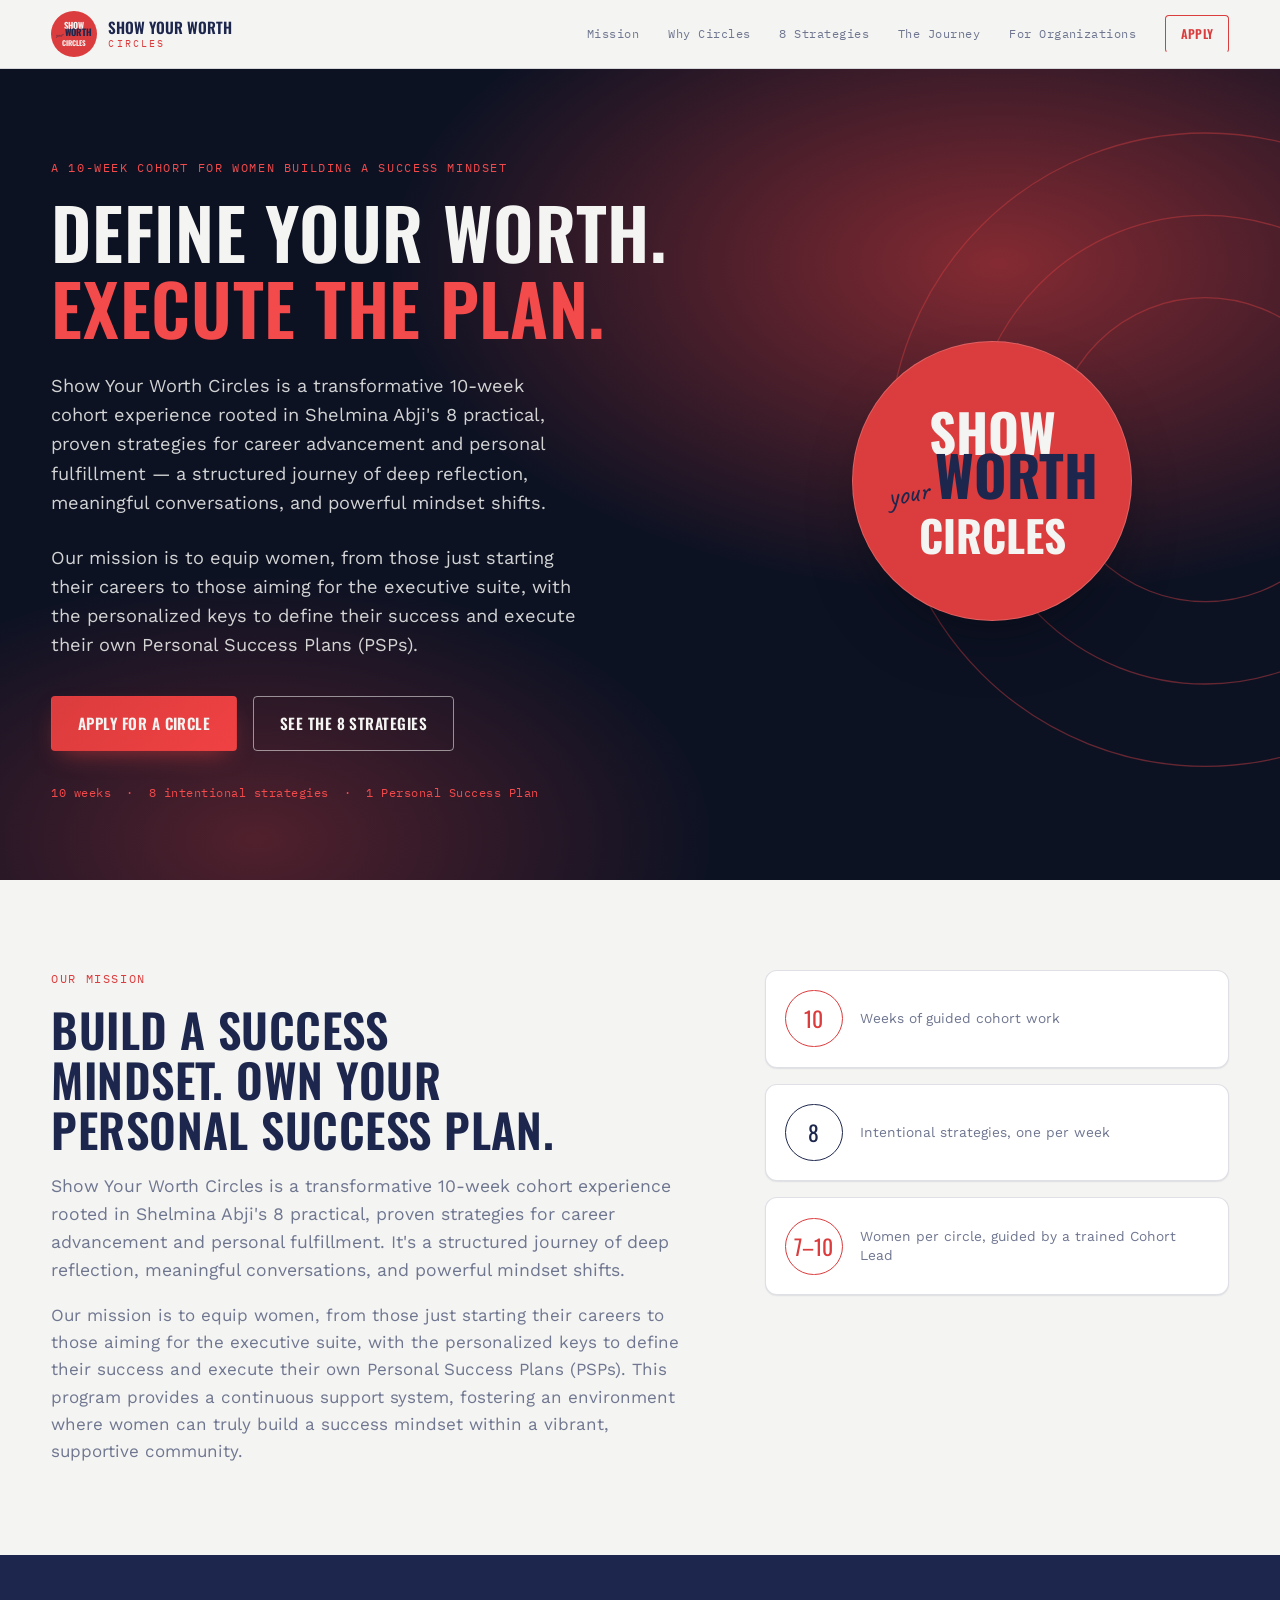
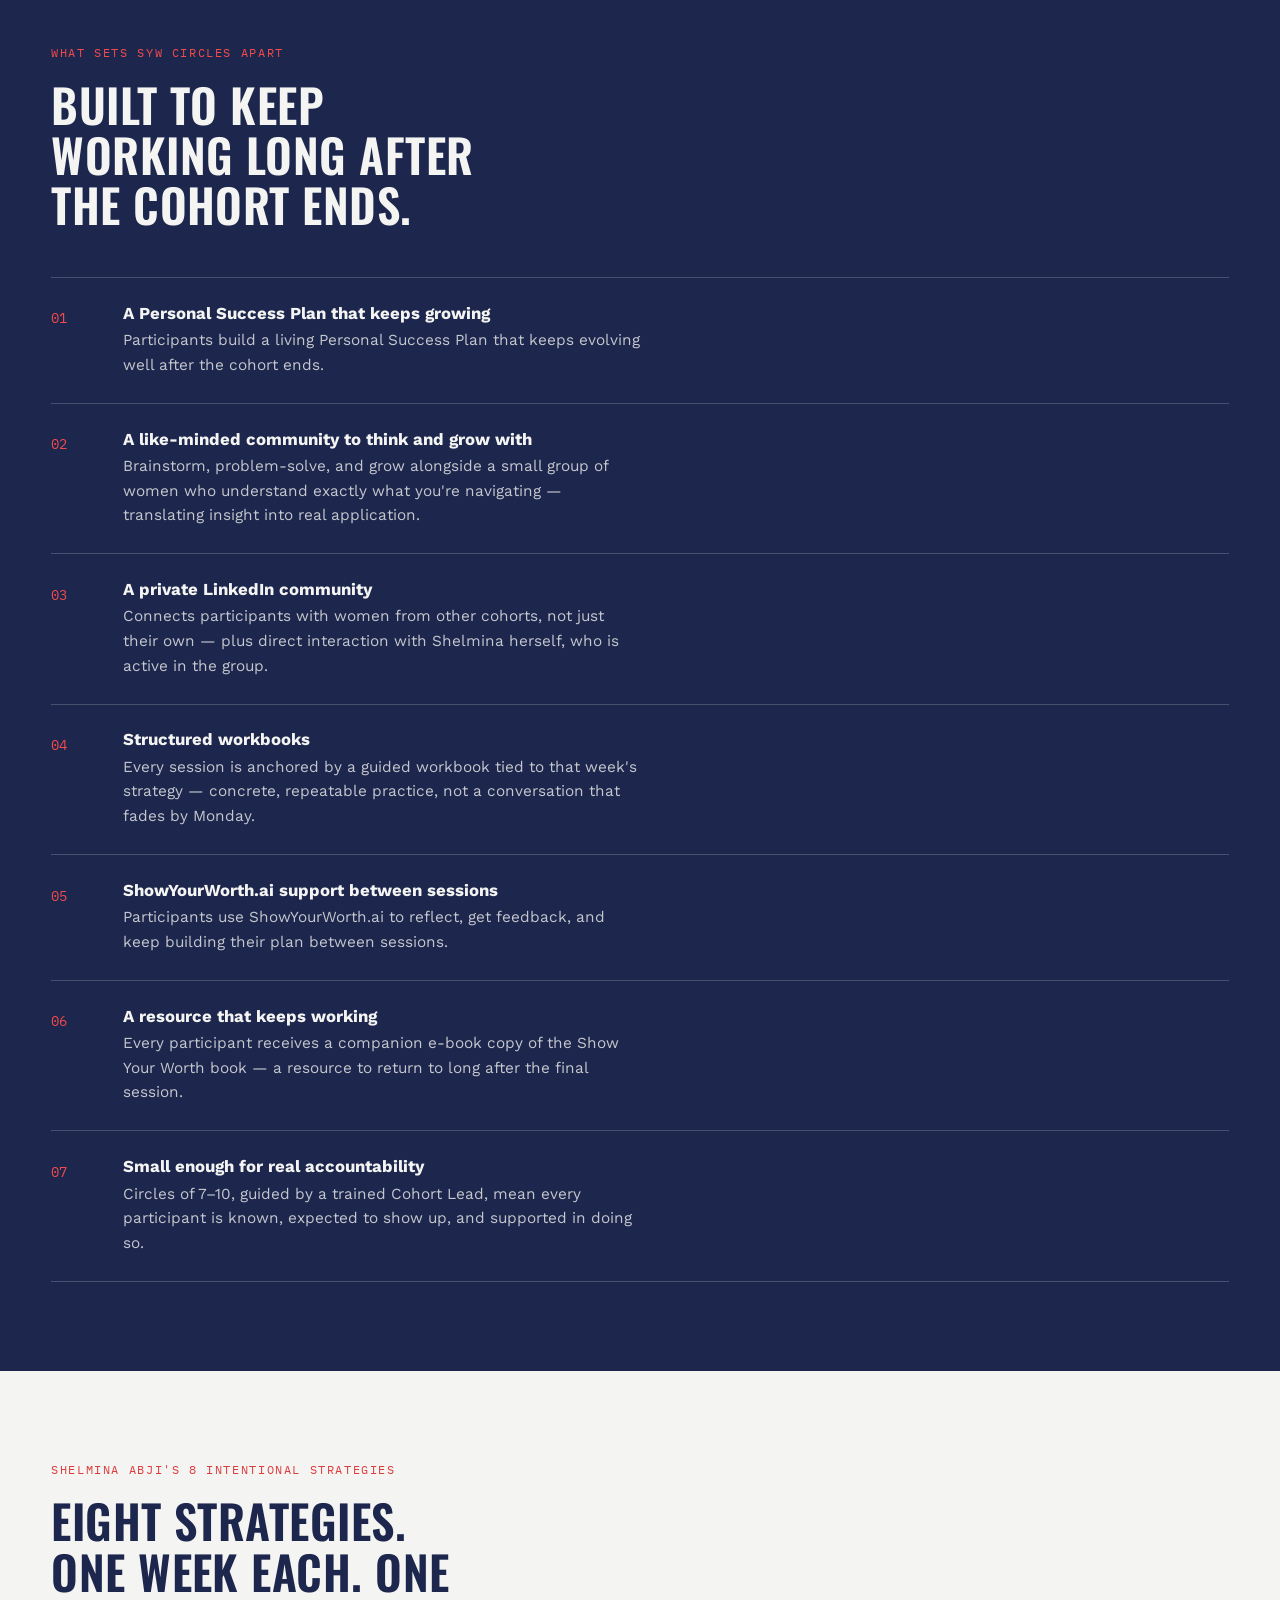
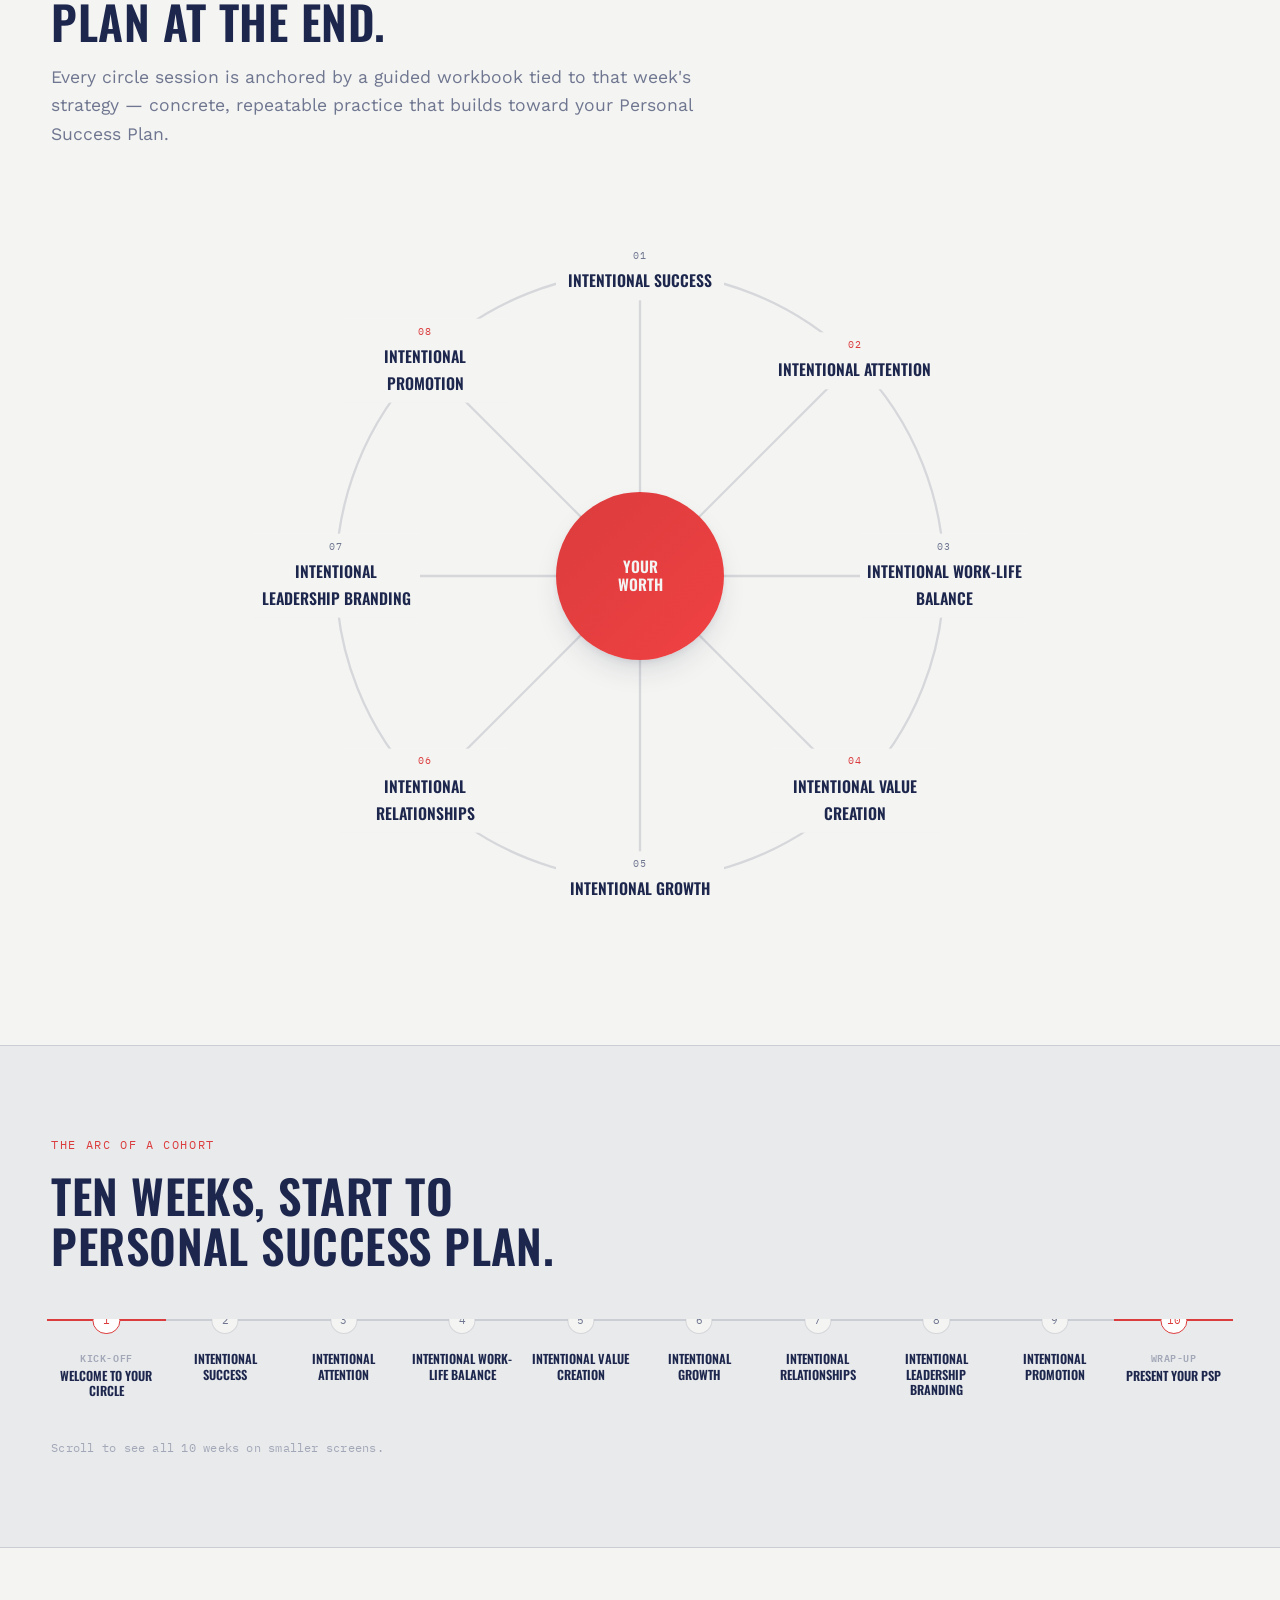
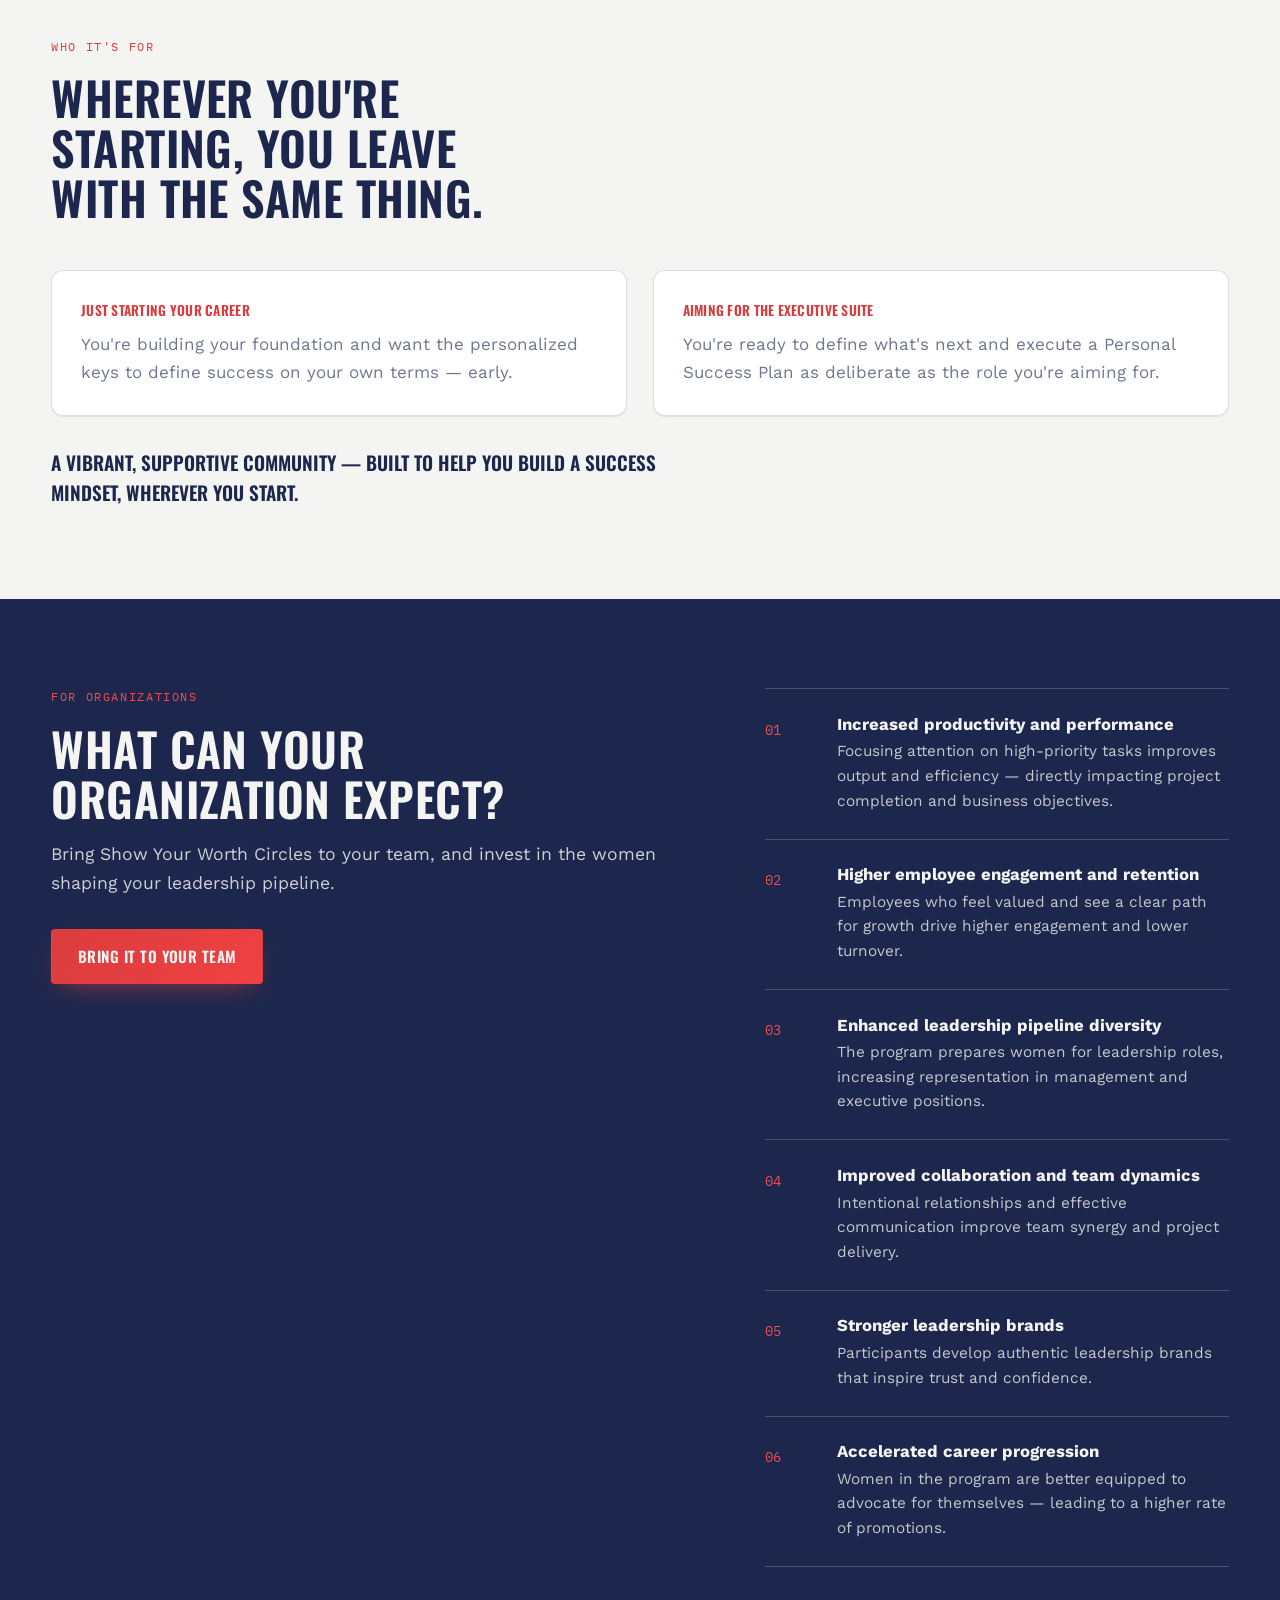
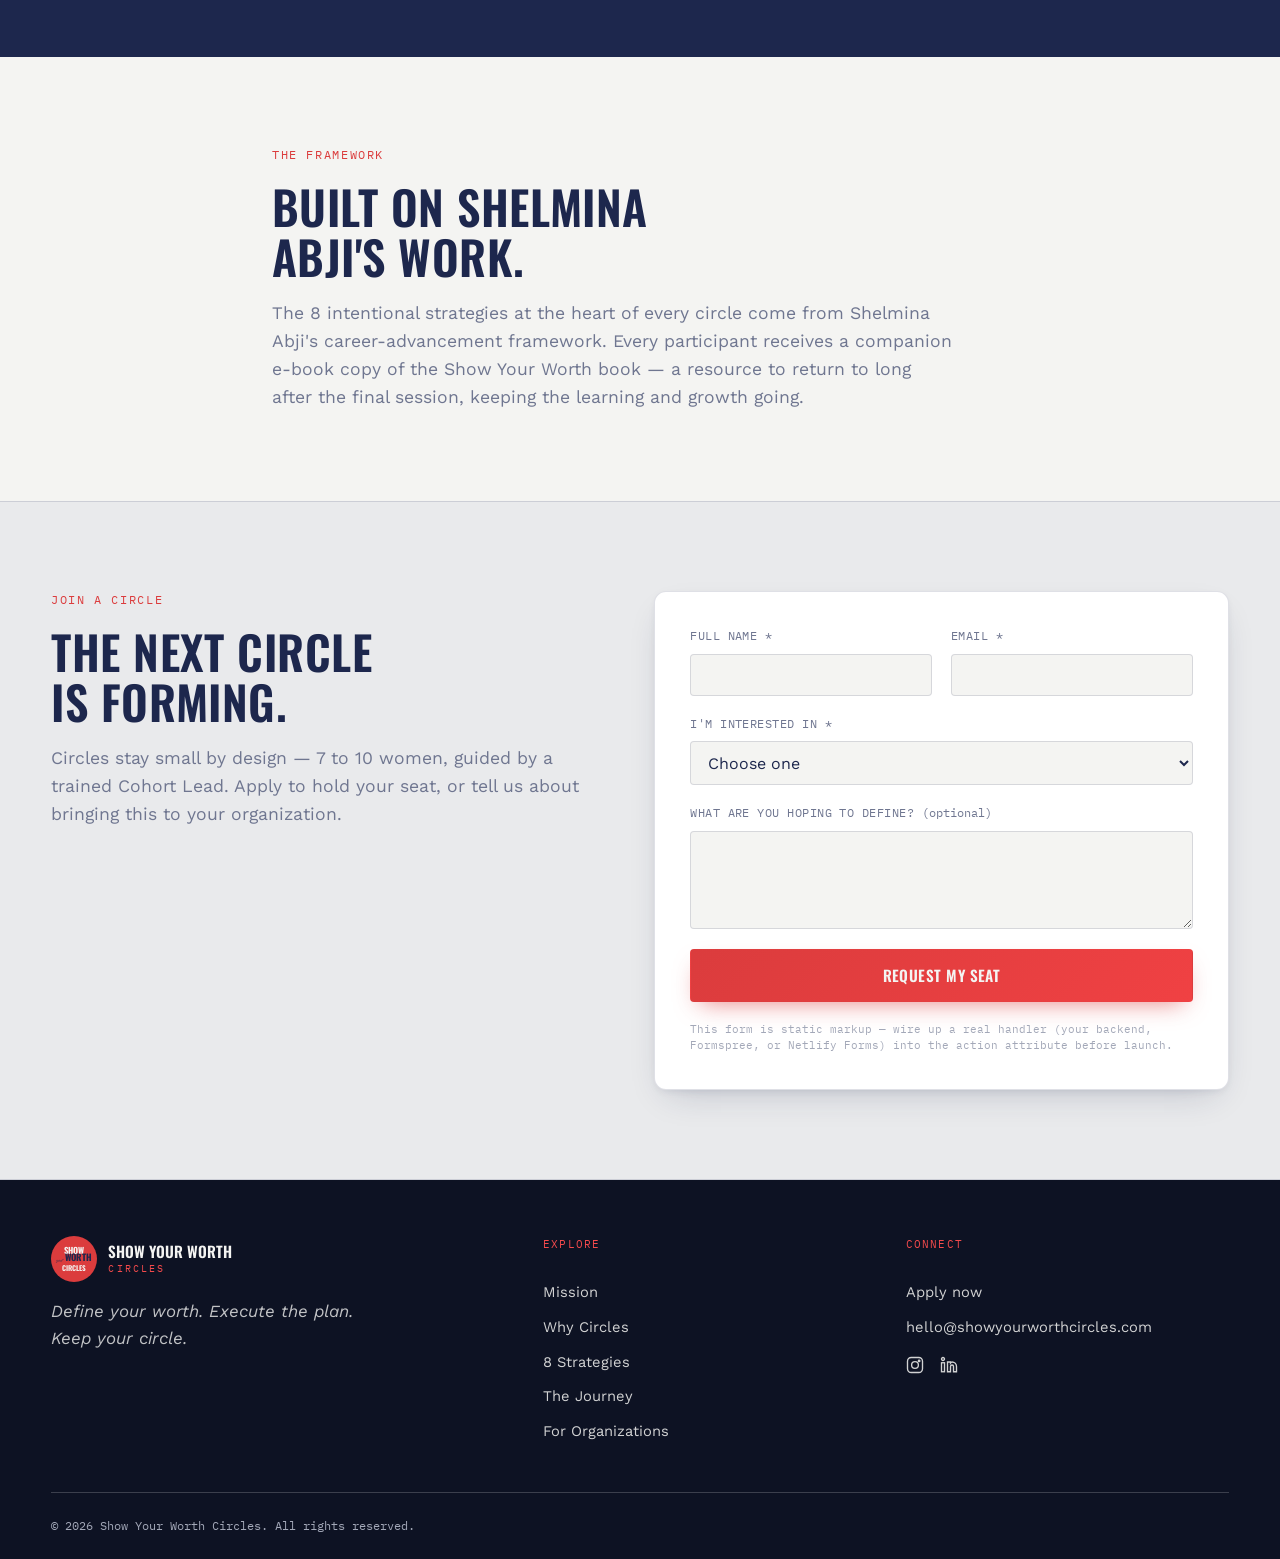
==== commit e05d0f5f: "Rebuild from scratch using the client's real brief Replaces the earlier multi-page build entirely, p" ====
--- a/index.html
+++ b/index.html
@@ -4,13 +4,13 @@
 <meta charset="UTF-8">
 <meta name="viewport" content="width=device-width, initial-scale=1.0">
 <title>Show Your Worth Circles</title>
-<meta name="description" content="A 10-session cohort experience built on Shelmina Abji's 8 intentional strategies. Build a success mindset and execute your Personal Success Plan, with a supportive circle of women behind you.">
+<meta name="description" content="A transformative 10-week cohort experience rooted in Shelmina Abji's 8 intentional strategies for career advancement and personal fulfillment. Define your success. Execute your Personal Success Plan.">
 
 <link rel="preconnect" href="https://fonts.googleapis.com">
 <link rel="preconnect" href="https://fonts.gstatic.com" crossorigin>
-<link href="https://fonts.googleapis.com/css2?family=Fraunces:ital,opsz,wght@0,9..144,400;0,9..144,500;0,9..144,600;1,9..144,500&family=Work+Sans:wght@400;500;600&family=IBM+Plex+Mono:wght@500&display=swap" rel="stylesheet">
+<link href="https://fonts.googleapis.com/css2?family=Oswald:wght@500;600;700&family=Work+Sans:wght@400;500;600&family=IBM+Plex+Mono:wght@500&family=Caveat:wght@600&display=swap" rel="stylesheet">
 <link rel="stylesheet" href="assets/css/styles.css">
-<link rel="icon" href="data:image/svg+xml,%3Csvg xmlns='http://www.w3.org/2000/svg' viewBox='0 0 64 64'%3E%3Ccircle cx='32' cy='32' r='27' fill='none' stroke='%23db3c3d' stroke-width='6'/%3E%3Ccircle cx='32' cy='32' r='10' fill='%230d1223'/%3E%3C/svg%3E">
+<link rel="icon" href="data:image/svg+xml,%3Csvg xmlns='http://www.w3.org/2000/svg' viewBox='0 0 64 64'%3E%3Ccircle cx='32' cy='32' r='30' fill='%23db3c3d'/%3E%3C/svg%3E">
 </head>
 <body>
 
@@ -18,9 +18,11 @@
 
 <header class="site-header">
   <div class="wrap header-row">
-    <a class="brand" href="index.html" aria-label="Show Your Worth Circles, home">
-      <span class="brand-mark" aria-hidden="true">
-        <svg viewBox="0 0 48 48" width="34" height="34"><circle cx="24" cy="24" r="19" fill="none" stroke="currentColor" stroke-width="2.5"/><circle cx="24" cy="24" r="6.5" fill="currentColor"/></svg>
+    <a class="brand" href="#top" aria-label="Show Your Worth Circles, home">
+      <span class="badge" aria-hidden="true">
+        <span class="badge-show">Show</span>
+        <span class="badge-worth-row"><span class="badge-your">your</span><span class="badge-worth">Worth</span></span>
+        <span class="badge-circles">Circles</span>
       </span>
       <span class="brand-word">
         <span class="brand-line1">Show Your Worth</span>
@@ -34,10 +36,12 @@
     </button>
 
     <nav class="primary-nav" id="primaryNav">
-      <a href="index.html" aria-current="page">Home</a>
-      <a href="about.html">About</a>
-      <a href="testimonials.html">Testimonials</a>
-      <a class="nav-cta" href="join-us.html">Join Us</a>
+      <a href="#mission">Mission</a>
+      <a href="#apart">Why Circles</a>
+      <a href="#strategies">8 Strategies</a>
+      <a href="#journey">The Journey</a>
+      <a href="#organizations">For Organizations</a>
+      <a class="nav-cta" href="#apply">Apply</a>
     </nav>
   </div>
 </header>
@@ -54,186 +58,306 @@
             <stop offset="100%" stop-color="#f34a4c" />
           </linearGradient>
         </defs>
-        <circle cx="420" cy="260" r="240" />
-        <circle cx="420" cy="260" r="178" />
-        <circle cx="420" cy="260" r="116" />
+        <circle cx="440" cy="280" r="250" />
+        <circle cx="440" cy="280" r="185" />
+        <circle cx="440" cy="280" r="120" />
       </svg>
     </div>
-    <div class="wrap hero-grid" style="display:grid; grid-template-columns:1.1fr 0.9fr; gap:clamp(2rem,5vw,4rem); align-items:center;">
+    <div class="wrap hero-grid">
       <div class="hero-copy">
-        <p class="eyebrow eyebrow-on-wine">A 10-session cohort for women building a success mindset</p>
-        <h1 class="hero-title">Grow and advance your career — <em>with a supportive community.</em></h1>
-        <p class="hero-sub">Show Your Worth Circles is a group experience of deep reflection, meaningful conversation, and powerful mindset shifts — built on 8 practical, proven strategies from Shelmina Abji. A structured curriculum and a continuous support system to help you build a success mindset and execute your own Personal Success Plan.</p>
+        <p class="eyebrow eyebrow-on-navy">A 10-week cohort for women building a success mindset</p>
+        <h1 class="hero-title">Define your worth. <em>Execute the plan.</em></h1>
+        <p class="hero-sub">Show Your Worth Circles is a transformative 10-week cohort experience rooted in Shelmina Abji's 8 practical, proven strategies for career advancement and personal fulfillment — a structured journey of deep reflection, meaningful conversations, and powerful mindset shifts.</p>
+        <p class="hero-sub">Our mission is to equip women, from those just starting their careers to those aiming for the executive suite, with the personalized keys to define their success and execute their own Personal Success Plans (PSPs).</p>
         <div class="hero-actions">
-          <a class="btn btn-primary" href="join-us.html">Join Us</a>
-          <a class="btn btn-ghost" href="#program">See how it works</a>
-        </div>
-        <p class="hero-meta">10 sessions &nbsp;·&nbsp; 7 women per circle &nbsp;·&nbsp; 1 Personal Success Plan</p>
-      </div>
-      <div class="hero-media reveal">
-        <img src="https://horizons-cdn.hostinger.com/9aaa4b29-612b-46ee-bb0b-1963ec9c297a/20250712_132102-1-LnVcd.jpg" alt="Professional woman in a leadership meeting at Show Your Worth Circles" loading="lazy">
-      </div>
-    </div>
-  </section>
-
-  <!-- ============ WHY JOIN A CIRCLE ============ -->
-  <section class="section section-tint section-bordered">
-    <div class="wrap" style="max-width:52rem;">
-      <p class="eyebrow reveal">Why join a circle</p>
-      <h2 class="section-title reveal">More than a leadership program — a guided transformation.</h2>
-      <p class="lead reveal">Immense leadership growth happens in community, where we inspire and learn from each other. Our carefully curated groups provide the framework, support, and accountability needed for sustainable advancement. Built on the proven strategies from Shelmina Abji, the program combines structured learning, meaningful peer discussions, and practical application to help you build a strong success mindset and gain the confidence to pursue bigger opportunities.</p>
-      <p class="lead reveal">You'll develop a personalized <strong>Personal Success Plan (PSP)</strong> aligned with your goals, and receive ongoing accountability from a supportive community. If you're ready for lasting growth, clarity, confidence, and a community that will champion your success — Show Your Worth Circles is for you.</p>
-    </div>
-  </section>
-
-  <!-- ============ WHAT YOU'LL GAIN ============ -->
-  <section class="section section-wine">
-    <div class="wrap">
-      <p class="eyebrow eyebrow-on-wine reveal">What you'll gain</p>
-      <h2 class="section-title on-wine reveal">Four things every circle is built to give you.</h2>
-      <ul class="index-list reveal">
-        <li>
-          <span class="index-list-index">01</span>
-          <div>
-            <h3>A strong success mindset, reinforced week after week</h3>
-            <p>Each session is intentionally designed to shift how you think, building momentum that compounds over the 10 sessions so the mindset becomes second nature.</p>
-          </div>
-        </li>
-        <li>
-          <span class="index-list-index">02</span>
-          <div>
-            <h3>A Personal Success Plan (PSP) — a living, working document tied to your real goals</h3>
-            <p>You leave with a tangible, personalized roadmap — not a generic template — built around your actual ambitions and career context.</p>
-          </div>
-        </li>
-        <li>
-          <span class="index-list-index">03</span>
-          <div>
-            <h3>A deeply supportive peer community that keeps you accountable</h3>
-            <p>You're surrounded by peers who challenge you, celebrate wins with you, and hold you to the commitments you make to yourself.</p>
-          </div>
-        </li>
-        <li>
-          <span class="index-list-index">04</span>
-          <div>
-            <h3>Exclusive access to a private LinkedIn group for continued engagement</h3>
-            <p>Interactive time with Shelmina Abji, plus a private LinkedIn group to stay connected, share wins, ask questions, and keep the momentum going long after the program ends — with the same trusted circle.</p>
-          </div>
-        </li>
-      </ul>
-    </div>
-  </section>
-
-  <!-- ============ SESSION STRUCTURE / PROGRAM AT A GLANCE ============ -->
-  <section class="section" id="program">
+          <a class="btn btn-primary" href="#apply">Apply for a Circle</a>
+          <a class="btn btn-ghost" href="#strategies">See the 8 strategies</a>
+        </div>
+        <p class="hero-meta">10 weeks &nbsp;·&nbsp; 8 intentional strategies &nbsp;·&nbsp; 1 Personal Success Plan</p>
+      </div>
+      <div class="hero-mark reveal" aria-hidden="true">
+        <span class="badge">
+          <span class="badge-show">Show</span>
+          <span class="badge-worth-row"><span class="badge-your">your</span><span class="badge-worth">Worth</span></span>
+          <span class="badge-circles">Circles</span>
+        </span>
+      </div>
+    </div>
+  </section>
+
+  <!-- ============ MISSION ============ -->
+  <section class="section" id="mission">
+    <div class="wrap intro-grid">
+      <div class="reveal">
+        <p class="eyebrow">Our mission</p>
+        <h2 class="section-title">Build a success mindset. Own your Personal Success Plan.</h2>
+        <p class="lead">Show Your Worth Circles is a transformative 10-week cohort experience rooted in Shelmina Abji's 8 practical, proven strategies for career advancement and personal fulfillment. It's a structured journey of deep reflection, meaningful conversations, and powerful mindset shifts.</p>
+        <p>Our mission is to equip women, from those just starting their careers to those aiming for the executive suite, with the personalized keys to define their success and execute their own Personal Success Plans (PSPs). This program provides a continuous support system, fostering an environment where women can truly build a success mindset within a vibrant, supportive community.</p>
+      </div>
+      <div class="stat-grid reveal" style="grid-template-columns:1fr; gap:1rem;">
+        <div class="stat-ring">
+          <span class="stat-num">10</span>
+          <span class="stat-label">Weeks of guided cohort work</span>
+        </div>
+        <div class="stat-ring">
+          <span class="stat-num">8</span>
+          <span class="stat-label">Intentional strategies, one per week</span>
+        </div>
+        <div class="stat-ring">
+          <span class="stat-num">7–10</span>
+          <span class="stat-label">Women per circle, guided by a trained Cohort Lead</span>
+        </div>
+      </div>
+    </div>
+  </section>
+
+  <!-- ============ WHAT SETS SYW CIRCLES APART ============ -->
+  <section class="section section-navy" id="apart">
     <div class="wrap">
       <div class="section-head reveal">
-        <p class="eyebrow">Session structure</p>
-        <h2 class="section-title">8 themed workbooks. 10 guided sessions.</h2>
-        <p class="lead">The program is structured around 8 themed workbooks based on Shelmina Abji's best-selling book <a class="text-link" style="margin-top:0; display:inline;" href="https://a.co/d/0hsikkGs" target="_blank" rel="noreferrer">Show Your Worth: 8 Intentional Strategies for Women to Emerge as Leaders at Work</a>, each guiding you through deep reflection and practical action. Sessions are facilitated by trained hosts and designed for small groups to foster trust and accountability.</p>
-      </div>
-
-      <div class="stat-grid reveal" style="max-width:44rem; margin-bottom:3.5rem;">
-        <div class="stat-ring">
-          <span class="stat-num">7</span>
-          <span class="stat-label">Participants per circle</span>
-        </div>
-        <div class="stat-ring">
-          <span class="stat-num">10</span>
-          <span class="stat-label">Sessions: kick-off, 8 workbook sessions, wrap-up</span>
-        </div>
-        <div class="stat-ring">
-          <span class="stat-num" style="font-size:0.85rem;">Trained<br>hosts</span>
-          <span class="stat-label">Facilitated by trained volunteers and leaders</span>
-        </div>
-        <div class="stat-ring">
-          <span class="stat-num" style="font-size:0.8rem;">Virtual<br>+ in-person</span>
-          <span class="stat-label">Format alternates between the two</span>
-        </div>
-      </div>
-
-      <div class="ring-diagram reveal" role="list" aria-label="The 10 sessions: kick-off, 8 workbook sessions, and a wrap-up session">
+        <p class="eyebrow eyebrow-on-navy">What sets SYW Circles apart</p>
+        <h2 class="section-title on-navy">Built to keep working long after the cohort ends.</h2>
+      </div>
+      <ul class="index-list cols-2 reveal">
+        <li>
+          <span class="index-list-index">01</span>
+          <div>
+            <h3>A Personal Success Plan that keeps growing</h3>
+            <p>Participants build a living Personal Success Plan that keeps evolving well after the cohort ends.</p>
+          </div>
+        </li>
+        <li>
+          <span class="index-list-index">02</span>
+          <div>
+            <h3>A like-minded community to think and grow with</h3>
+            <p>Brainstorm, problem-solve, and grow alongside a small group of women who understand exactly what you're navigating — translating insight into real application.</p>
+          </div>
+        </li>
+        <li>
+          <span class="index-list-index">03</span>
+          <div>
+            <h3>A private LinkedIn community</h3>
+            <p>Connects participants with women from other cohorts, not just their own — plus direct interaction with Shelmina herself, who is active in the group.</p>
+          </div>
+        </li>
+        <li>
+          <span class="index-list-index">04</span>
+          <div>
+            <h3>Structured workbooks</h3>
+            <p>Every session is anchored by a guided workbook tied to that week's strategy — concrete, repeatable practice, not a conversation that fades by Monday.</p>
+          </div>
+        </li>
+        <li>
+          <span class="index-list-index">05</span>
+          <div>
+            <h3>ShowYourWorth.ai support between sessions</h3>
+            <p>Participants use ShowYourWorth.ai to reflect, get feedback, and keep building their plan between sessions.</p>
+          </div>
+        </li>
+        <li>
+          <span class="index-list-index">06</span>
+          <div>
+            <h3>A resource that keeps working</h3>
+            <p>Every participant receives a companion e-book copy of the Show Your Worth book — a resource to return to long after the final session.</p>
+          </div>
+        </li>
+        <li>
+          <span class="index-list-index">07</span>
+          <div>
+            <h3>Small enough for real accountability</h3>
+            <p>Circles of 7–10, guided by a trained Cohort Lead, mean every participant is known, expected to show up, and supported in doing so.</p>
+          </div>
+        </li>
+      </ul>
+    </div>
+  </section>
+
+  <!-- ============ 8 INTENTIONAL STRATEGIES ============ -->
+  <section class="section" id="strategies">
+    <div class="wrap">
+      <div class="section-head reveal">
+        <p class="eyebrow">Shelmina Abji's 8 intentional strategies</p>
+        <h2 class="section-title">Eight strategies. One week each. One plan at the end.</h2>
+        <p class="lead">Every circle session is anchored by a guided workbook tied to that week's strategy — concrete, repeatable practice that builds toward your Personal Success Plan.</p>
+      </div>
+
+      <div class="ring-diagram reveal" role="list" aria-label="Shelmina Abji's eight intentional strategies">
         <svg class="ring-lines" viewBox="0 0 100 100" aria-hidden="true">
           <circle cx="50" cy="50" r="40" />
           <line x1="50" y1="50" x2="50" y2="10"/>
-          <line x1="50" y1="50" x2="73.51" y2="17.64"/>
-          <line x1="50" y1="50" x2="88.04" y2="37.64"/>
-          <line x1="50" y1="50" x2="88.04" y2="62.36"/>
-          <line x1="50" y1="50" x2="73.51" y2="82.36"/>
+          <line x1="50" y1="50" x2="78.28" y2="21.72"/>
+          <line x1="50" y1="50" x2="90" y2="50"/>
+          <line x1="50" y1="50" x2="78.28" y2="78.28"/>
           <line x1="50" y1="50" x2="50" y2="90"/>
-          <line x1="50" y1="50" x2="26.49" y2="82.36"/>
-          <line x1="50" y1="50" x2="11.96" y2="62.36"/>
-          <line x1="50" y1="50" x2="11.96" y2="37.64"/>
-          <line x1="50" y1="50" x2="26.49" y2="17.64"/>
+          <line x1="50" y1="50" x2="21.72" y2="78.28"/>
+          <line x1="50" y1="50" x2="10" y2="50"/>
+          <line x1="50" y1="50" x2="21.72" y2="21.72"/>
         </svg>
-        <div class="ring-hub"><span>10<br>Sessions</span></div>
-
-        <div class="ring-node is-bookend" style="--x:50%; --y:10%;" role="listitem">
-          <div class="ring-node-inner"><span class="ring-node-kind">Session 1</span><span class="ring-node-label">Kick-off</span></div>
-        </div>
-        <div class="ring-node" style="--x:73.51%; --y:17.64%;" role="listitem">
-          <div class="ring-node-inner"><span class="ring-node-kind">Session 2</span><span class="ring-node-label">Workbook 1</span></div>
-        </div>
-        <div class="ring-node" style="--x:88.04%; --y:37.64%;" role="listitem">
-          <div class="ring-node-inner"><span class="ring-node-kind">Session 3</span><span class="ring-node-label">Workbook 2</span></div>
-        </div>
-        <div class="ring-node" style="--x:88.04%; --y:62.36%;" role="listitem">
-          <div class="ring-node-inner"><span class="ring-node-kind">Session 4</span><span class="ring-node-label">Workbook 3</span></div>
-        </div>
-        <div class="ring-node" style="--x:73.51%; --y:82.36%;" role="listitem">
-          <div class="ring-node-inner"><span class="ring-node-kind">Session 5</span><span class="ring-node-label">Workbook 4</span></div>
+        <div class="ring-hub"><span>Your<br>Worth</span></div>
+
+        <div class="ring-node" style="--x:50%; --y:10%;" role="listitem">
+          <div class="ring-node-inner"><span class="ring-node-num">01</span><span class="ring-node-label">Intentional Success</span></div>
+        </div>
+        <div class="ring-node" style="--x:78.28%; --y:21.72%;" role="listitem">
+          <div class="ring-node-inner"><span class="ring-node-num">02</span><span class="ring-node-label">Intentional Attention</span></div>
+        </div>
+        <div class="ring-node" style="--x:90%; --y:50%;" role="listitem">
+          <div class="ring-node-inner"><span class="ring-node-num">03</span><span class="ring-node-label">Intentional Work-Life Balance</span></div>
+        </div>
+        <div class="ring-node" style="--x:78.28%; --y:78.28%;" role="listitem">
+          <div class="ring-node-inner"><span class="ring-node-num">04</span><span class="ring-node-label">Intentional Value Creation</span></div>
         </div>
         <div class="ring-node" style="--x:50%; --y:90%;" role="listitem">
-          <div class="ring-node-inner"><span class="ring-node-kind">Session 6</span><span class="ring-node-label">Workbook 5</span></div>
-        </div>
-        <div class="ring-node" style="--x:26.49%; --y:82.36%;" role="listitem">
-          <div class="ring-node-inner"><span class="ring-node-kind">Session 7</span><span class="ring-node-label">Workbook 6</span></div>
-        </div>
-        <div class="ring-node" style="--x:11.96%; --y:62.36%;" role="listitem">
-          <div class="ring-node-inner"><span class="ring-node-kind">Session 8</span><span class="ring-node-label">Workbook 7</span></div>
-        </div>
-        <div class="ring-node" style="--x:11.96%; --y:37.64%;" role="listitem">
-          <div class="ring-node-inner"><span class="ring-node-kind">Session 9</span><span class="ring-node-label">Workbook 8</span></div>
-        </div>
-        <div class="ring-node is-bookend" style="--x:26.49%; --y:17.64%;" role="listitem">
-          <div class="ring-node-inner"><span class="ring-node-kind">Session 10</span><span class="ring-node-label">Wrap-up</span></div>
-        </div>
-      </div>
-      <p class="fine-print reveal" style="text-align:center;">Each workbook session is drawn from a chapter of Shelmina Abji's book — read the book for the full 8 strategies in depth.</p>
-    </div>
-  </section>
-
-  <!-- ============ WAYS TO JOIN (teaser) ============ -->
-  <section class="section section-tint section-bordered">
+          <div class="ring-node-inner"><span class="ring-node-num">05</span><span class="ring-node-label">Intentional Growth</span></div>
+        </div>
+        <div class="ring-node" style="--x:21.72%; --y:78.28%;" role="listitem">
+          <div class="ring-node-inner"><span class="ring-node-num">06</span><span class="ring-node-label">Intentional Relationships</span></div>
+        </div>
+        <div class="ring-node" style="--x:10%; --y:50%;" role="listitem">
+          <div class="ring-node-inner"><span class="ring-node-num">07</span><span class="ring-node-label">Intentional Leadership Branding</span></div>
+        </div>
+        <div class="ring-node" style="--x:21.72%; --y:21.72%;" role="listitem">
+          <div class="ring-node-inner"><span class="ring-node-num">08</span><span class="ring-node-label">Intentional Promotion</span></div>
+        </div>
+      </div>
+    </div>
+  </section>
+
+  <!-- ============ 10-WEEK JOURNEY ============ -->
+  <section class="section section-tint section-bordered" id="journey">
     <div class="wrap">
       <div class="section-head reveal">
-        <p class="eyebrow">Ways to join us</p>
-        <h2 class="section-title">Choose the environment that fits your journey.</h2>
+        <p class="eyebrow">The arc of a cohort</p>
+        <h2 class="section-title">Ten weeks, start to Personal Success Plan.</h2>
+      </div>
+      <div class="journey reveal">
+        <div class="journey-week is-anchor">
+          <span class="week-dot">1</span>
+          <p class="journey-week-label"><span class="journey-week-tag">Kick-off</span>Welcome to your circle</p>
+        </div>
+        <div class="journey-week"><span class="week-dot">2</span><p class="journey-week-label">Intentional Success</p></div>
+        <div class="journey-week"><span class="week-dot">3</span><p class="journey-week-label">Intentional Attention</p></div>
+        <div class="journey-week"><span class="week-dot">4</span><p class="journey-week-label">Intentional Work-Life Balance</p></div>
+        <div class="journey-week"><span class="week-dot">5</span><p class="journey-week-label">Intentional Value Creation</p></div>
+        <div class="journey-week"><span class="week-dot">6</span><p class="journey-week-label">Intentional Growth</p></div>
+        <div class="journey-week"><span class="week-dot">7</span><p class="journey-week-label">Intentional Relationships</p></div>
+        <div class="journey-week"><span class="week-dot">8</span><p class="journey-week-label">Intentional Leadership Branding</p></div>
+        <div class="journey-week"><span class="week-dot">9</span><p class="journey-week-label">Intentional Promotion</p></div>
+        <div class="journey-week is-anchor">
+          <span class="week-dot">10</span>
+          <p class="journey-week-label"><span class="journey-week-tag">Wrap-up</span>Present your PSP</p>
+        </div>
+      </div>
+      <p class="fine-print">Scroll to see all 10 weeks on smaller screens.</p>
+    </div>
+  </section>
+
+  <!-- ============ WHO IT'S FOR ============ -->
+  <section class="section">
+    <div class="wrap">
+      <div class="section-head reveal">
+        <p class="eyebrow">Who it's for</p>
+        <h2 class="section-title">Wherever you're starting, you leave with the same thing.</h2>
       </div>
       <div class="card-grid-2 reveal">
-        <div class="way-card">
-          <h3>City-based Programs</h3>
-          <p>For people joining groups in their local communities — in-person and virtual, building real local networks.</p>
-          <a class="text-link" href="join-us.html" style="margin-top:0;">Join a local circle →</a>
-        </div>
-        <div class="way-card">
-          <h3>Workplace Programs</h3>
-          <p>For people joining groups within their organization — empowering female talent and building a culture of inclusive leadership.</p>
-          <a class="text-link" href="join-us.html" style="margin-top:0;">Bring it to your team →</a>
-        </div>
-      </div>
-    </div>
-  </section>
-
-  <!-- ============ CTA ============ -->
-  <section class="section section-wine">
-    <div class="wrap" style="text-align:center; max-width:40rem; margin-inline:auto;">
-      <h2 class="section-title on-wine reveal" style="margin-inline:auto;">Ready to build your success mindset?</h2>
-      <p class="lead reveal" style="color:color-mix(in srgb, var(--on-wine) 85%, transparent); margin-inline:auto;">Choose the circle that fits you, and start your Personal Success Plan.</p>
-      <div class="hero-actions reveal" style="justify-content:center; margin-top:2rem;">
-        <a class="btn btn-primary" href="join-us.html">Join Us</a>
-        <a class="btn btn-ghost" style="border-color:color-mix(in srgb, var(--on-wine) 55%, transparent); color:var(--on-wine);" href="contact.html">Contact Us</a>
-      </div>
+        <div class="persona-card">
+          <p class="persona-tag">Just starting your career</p>
+          <p style="color:var(--ink-soft);">You're building your foundation and want the personalized keys to define success on your own terms — early.</p>
+        </div>
+        <div class="persona-card">
+          <p class="persona-tag">Aiming for the executive suite</p>
+          <p style="color:var(--ink-soft);">You're ready to define what's next and execute a Personal Success Plan as deliberate as the role you're aiming for.</p>
+        </div>
+      </div>
+      <p class="lead" style="margin-top:2rem; font-family:var(--font-display); text-transform:uppercase; font-size:1.2rem; font-weight:600; color:var(--ink);">A vibrant, supportive community — built to help you build a success mindset, wherever you start.</p>
+    </div>
+  </section>
+
+  <!-- ============ FOR ORGANIZATIONS ============ -->
+  <section class="section section-navy" id="organizations">
+    <div class="wrap intro-grid">
+      <div class="reveal">
+        <p class="eyebrow eyebrow-on-navy">For organizations</p>
+        <h2 class="section-title on-navy">What can your organization expect?</h2>
+        <p class="lead" style="color:color-mix(in srgb, var(--on-navy) 82%, transparent);">Bring Show Your Worth Circles to your team, and invest in the women shaping your leadership pipeline.</p>
+        <a class="btn btn-primary" style="margin-top:2rem;" href="#apply">Bring It to Your Team</a>
+      </div>
+      <ul class="index-list reveal">
+        <li>
+          <span class="index-list-index">01</span>
+          <div><h3>Increased productivity and performance</h3><p>Focusing attention on high-priority tasks improves output and efficiency — directly impacting project completion and business objectives.</p></div>
+        </li>
+        <li>
+          <span class="index-list-index">02</span>
+          <div><h3>Higher employee engagement and retention</h3><p>Employees who feel valued and see a clear path for growth drive higher engagement and lower turnover.</p></div>
+        </li>
+        <li>
+          <span class="index-list-index">03</span>
+          <div><h3>Enhanced leadership pipeline diversity</h3><p>The program prepares women for leadership roles, increasing representation in management and executive positions.</p></div>
+        </li>
+        <li>
+          <span class="index-list-index">04</span>
+          <div><h3>Improved collaboration and team dynamics</h3><p>Intentional relationships and effective communication improve team synergy and project delivery.</p></div>
+        </li>
+        <li>
+          <span class="index-list-index">05</span>
+          <div><h3>Stronger leadership brands</h3><p>Participants develop authentic leadership brands that inspire trust and confidence.</p></div>
+        </li>
+        <li>
+          <span class="index-list-index">06</span>
+          <div><h3>Accelerated career progression</h3><p>Women in the program are better equipped to advocate for themselves — leading to a higher rate of promotions.</p></div>
+        </li>
+      </ul>
+    </div>
+  </section>
+
+  <!-- ============ ABOUT THE FRAMEWORK ============ -->
+  <section class="section">
+    <div class="wrap" style="max-width:46rem;">
+      <p class="eyebrow">The framework</p>
+      <h2 class="section-title">Built on Shelmina Abji's work.</h2>
+      <p class="lead">The 8 intentional strategies at the heart of every circle come from Shelmina Abji's career-advancement framework. Every participant receives a companion e-book copy of the Show Your Worth book — a resource to return to long after the final session, keeping the learning and growth going.</p>
+    </div>
+  </section>
+
+  <!-- ============ APPLY ============ -->
+  <section class="section section-tint section-bordered" id="apply">
+    <div class="wrap apply-grid">
+      <div class="reveal">
+        <p class="eyebrow">Join a circle</p>
+        <h2 class="section-title">The next circle is forming.</h2>
+        <p class="lead">Circles stay small by design — 7 to 10 women, guided by a trained Cohort Lead. Apply to hold your seat, or tell us about bringing this to your organization.</p>
+      </div>
+
+      <!-- Static form markup — needs a real handler wired into the action attribute before launch. -->
+      <form class="apply-form reveal" action="#" method="post">
+        <div class="form-row-pair">
+          <div class="form-row">
+            <label for="name">Full Name *</label>
+            <input type="text" id="name" name="name" required autocomplete="name">
+          </div>
+          <div class="form-row">
+            <label for="email">Email *</label>
+            <input type="email" id="email" name="email" required autocomplete="email">
+          </div>
+        </div>
+        <div class="form-row">
+          <label for="inquiryType">I'm interested in *</label>
+          <select id="inquiryType" name="inquiryType" required>
+            <option value="" selected disabled>Choose one</option>
+            <option value="join-circle">Joining a Circle</option>
+            <option value="organization">Bringing SYW Circles to my organization</option>
+            <option value="lead">Becoming a Cohort Lead</option>
+            <option value="general">General question</option>
+          </select>
+        </div>
+        <div class="form-row">
+          <label for="goal">What are you hoping to define? <span style="text-transform:none; letter-spacing:0;">(optional)</span></label>
+          <textarea id="goal" name="goal" rows="4"></textarea>
+        </div>
+        <button class="btn btn-primary" type="submit">Request My Seat</button>
+        <p class="form-note">This form is static markup — wire up a real handler (your backend, Formspree, or Netlify Forms) into the action attribute before launch.</p>
+      </form>
     </div>
   </section>
 
@@ -242,41 +366,41 @@
 <footer class="site-footer">
   <div class="wrap footer-grid">
     <div>
-      <a class="brand brand-footer" href="index.html" aria-label="Show Your Worth Circles, home">
-        <span class="brand-mark" aria-hidden="true">
-          <svg viewBox="0 0 48 48" width="30" height="30"><circle cx="24" cy="24" r="19" fill="none" stroke="currentColor" stroke-width="2.5"/><circle cx="24" cy="24" r="6.5" fill="currentColor"/></svg>
+      <a class="brand" href="#top" aria-label="Show Your Worth Circles, home">
+        <span class="badge" aria-hidden="true">
+          <span class="badge-show">Show</span>
+          <span class="badge-worth-row"><span class="badge-your">your</span><span class="badge-worth">Worth</span></span>
+          <span class="badge-circles">Circles</span>
         </span>
         <span class="brand-word">
           <span class="brand-line1">Show Your Worth</span>
           <span class="brand-line2">CIRCLES</span>
         </span>
       </a>
-      <p class="footer-tagline">Grow and advance your career — with a supportive community.</p>
+      <p class="footer-tagline">Define your worth. Execute the plan. Keep your circle.</p>
     </div>
 
     <nav class="footer-nav" aria-label="Footer">
       <p class="footer-heading">Explore</p>
-      <a href="index.html">Home</a>
-      <a href="about.html">About</a>
-      <a href="testimonials.html">Testimonials</a>
-      <a href="join-us.html">Join Us</a>
-      <a href="contact.html">Contact</a>
+      <a href="#mission">Mission</a>
+      <a href="#apart">Why Circles</a>
+      <a href="#strategies">8 Strategies</a>
+      <a href="#journey">The Journey</a>
+      <a href="#organizations">For Organizations</a>
     </nav>
 
     <div class="footer-connect">
       <p class="footer-heading">Connect</p>
+      <a href="#apply">Apply now</a>
       <a href="mailto:hello@showyourworthcircles.com">hello@showyourworthcircles.com</a>
-      <a href="tel:+13236495035">+1 (323) 649-5035</a>
       <div class="footer-social">
-        <a href="https://www.linkedin.com/company/syw-circles/" target="_blank" rel="noopener noreferrer" aria-label="LinkedIn"><svg width="18" height="18" viewBox="0 0 24 24" fill="none" stroke="currentColor" stroke-width="1.8"><path d="M16 8a6 6 0 016 6v7h-4v-7a2 2 0 00-2-2 2 2 0 00-2 2v7h-4V8h4v1.5A5 5 0 0116 8z"/><rect x="2" y="9" width="4" height="12"/><circle cx="4" cy="4" r="2"/></svg></a>
-        <a href="https://www.instagram.com/show_your_worth_circles/" target="_blank" rel="noopener noreferrer" aria-label="Instagram"><svg width="18" height="18" viewBox="0 0 24 24" fill="none" stroke="currentColor" stroke-width="1.8"><rect x="2" y="2" width="20" height="20" rx="5"/><circle cx="12" cy="12" r="4.5"/><circle cx="17.5" cy="6.5" r="1"/></svg></a>
-        <a href="https://www.youtube.com/@ShowYourWorthCircles" target="_blank" rel="noopener noreferrer" aria-label="YouTube"><svg width="18" height="18" viewBox="0 0 24 24" fill="none" stroke="currentColor" stroke-width="1.8"><rect x="2" y="5" width="20" height="14" rx="4"/><path d="M10 9.5l5 2.5-5 2.5z" fill="currentColor" stroke="none"/></svg></a>
+        <a href="#" aria-label="Instagram (placeholder link)"><svg width="18" height="18" viewBox="0 0 24 24" fill="none" stroke="currentColor" stroke-width="1.8"><rect x="2" y="2" width="20" height="20" rx="5"/><circle cx="12" cy="12" r="4.5"/><circle cx="17.5" cy="6.5" r="1"/></svg></a>
+        <a href="#" aria-label="LinkedIn (placeholder link)"><svg width="18" height="18" viewBox="0 0 24 24" fill="none" stroke="currentColor" stroke-width="1.8"><path d="M16 8a6 6 0 016 6v7h-4v-7a2 2 0 00-2-2 2 2 0 00-2 2v7h-4V8h4v1.5A5 5 0 0116 8z"/><rect x="2" y="9" width="4" height="12"/><circle cx="4" cy="4" r="2"/></svg></a>
       </div>
     </div>
   </div>
   <div class="wrap footer-bottom">
-    <p>&copy; <span id="year"></span> Show Your Worth Circles. All Rights Reserved.</p>
-    <p>Seattle, WA · Operating Globally</p>
+    <p>&copy; <span id="year"></span> Show Your Worth Circles. All rights reserved.</p>
   </div>
 </footer>
 
--- a/assets/css/styles.css
+++ b/assets/css/styles.css
@@ -1,12 +1,13 @@
 /* ==========================================================================
-   Show Your Worth Circles — stylesheet
+   Show Your Worth Circles — stylesheet (fresh build)
    Brand palette (exact): red #db3c3d / #f04143 / #f34a4c, navy #1d274d,
-   off-white #f4f4f2. Navy doubles as the body-text ink color and as the
-   dark "wine" surface band (hero, footer, contrast sections) — the same
-   navy reads as a deep accent against the light off-white ground, and as
-   a slightly-raised band against the near-black dark-mode ground. The red
-   trio forms a tonal ladder: base accent on paper, bright on hover/on-navy,
-   light as the top tier for hover-on-navy.
+   off-white #f4f4f2. Navy doubles as body-text ink and as the dark surface
+   band (hero, footer, contrast sections) — it reads as a deep accent
+   against the light ground, and as a raised band against the dark-mode
+   near-black ground, so one value serves both themes.
+   Type: Oswald (condensed, high-impact — echoes the logo mark) for
+   headings, Work Sans for body, IBM Plex Mono for labels/numerals,
+   Caveat only for the small script flourish in the logo recreation.
    ========================================================================== */
 
 /* ---------- tokens: light (default) ---------- */
@@ -16,29 +17,30 @@
   --paper: #f4f4f2;
   --paper-raised: #ffffff;
   --tint: #e9eaec;
-  --wine: #1d274d;
-  --wine-deep: #0d1223;
-  --on-wine: #f4f4f2;
-  --crimson: #db3c3d;
-  --crimson-bright: #f04143;
-  --crimson-light: #f34a4c;
+  --navy: #1d274d;
+  --navy-deep: #0d1223;
+  --on-navy: #f4f4f2;
+  --red: #db3c3d;
+  --red-bright: #f04143;
+  --red-light: #f34a4c;
   --mauve: #a3a8b8;
   --line: rgba(29, 39, 77, 0.14);
-  --line-on-wine: rgba(244, 244, 242, 0.2);
+  --line-on-navy: rgba(244, 244, 242, 0.2);
 
   --shadow-sm: 0 1px 2px rgba(29, 39, 77, 0.06), 0 1px 1px rgba(29, 39, 77, 0.04);
   --shadow-md: 0 14px 34px -14px rgba(29, 39, 77, 0.24), 0 3px 8px -3px rgba(29, 39, 77, 0.12);
-  --shadow-wine: 0 30px 60px -22px rgba(5, 7, 15, 0.55);
-
-  --gradient-primary: linear-gradient(135deg, var(--crimson), var(--crimson-bright));
+  --shadow-navy: 0 30px 60px -22px rgba(5, 7, 15, 0.55);
+
+  --gradient-primary: linear-gradient(135deg, var(--red), var(--red-bright));
   --gradient-hero:
-    radial-gradient(ellipse 70% 60% at 78% 28%, color-mix(in srgb, var(--crimson) 55%, transparent), transparent 68%),
-    radial-gradient(ellipse 55% 50% at 22% 92%, color-mix(in srgb, var(--crimson-bright) 32%, transparent), transparent 65%),
-    var(--wine-deep);
-
-  --font-display: "Fraunces", "Iowan Old Style", Georgia, serif;
+    radial-gradient(ellipse 70% 60% at 78% 24%, color-mix(in srgb, var(--red) 58%, transparent), transparent 68%),
+    radial-gradient(ellipse 55% 50% at 20% 95%, color-mix(in srgb, var(--red-bright) 30%, transparent), transparent 65%),
+    var(--navy-deep);
+
+  --font-display: "Oswald", "Arial Narrow", sans-serif;
   --font-body: "Work Sans", -apple-system, "Segoe UI", sans-serif;
   --font-mono: "IBM Plex Mono", ui-monospace, "SF Mono", monospace;
+  --font-script: "Caveat", cursive;
 
   --wrap: min(1180px, 92vw);
   --radius-sm: 4px;
@@ -53,19 +55,16 @@
     --paper: #0b0f20;
     --paper-raised: #141a33;
     --tint: #10152a;
-    --wine: #1d274d;
-    --wine-deep: #05070f;
-    --on-wine: #f4f4f2;
-    --crimson: #db3c3d;
-    --crimson-bright: #f04143;
-    --crimson-light: #f34a4c;
+    --navy: #1d274d;
+    --navy-deep: #05070f;
+    --on-navy: #f4f4f2;
     --mauve: #868ba0;
     --line: rgba(244, 244, 242, 0.14);
-    --line-on-wine: rgba(244, 244, 242, 0.16);
+    --line-on-navy: rgba(244, 244, 242, 0.16);
 
     --shadow-sm: 0 1px 2px rgba(0, 0, 0, 0.3), 0 1px 1px rgba(0, 0, 0, 0.24);
     --shadow-md: 0 14px 34px -14px rgba(0, 0, 0, 0.6), 0 3px 8px -3px rgba(0, 0, 0, 0.4);
-    --shadow-wine: 0 30px 60px -22px rgba(0, 0, 0, 0.7);
+    --shadow-navy: 0 30px 60px -22px rgba(0, 0, 0, 0.7);
   }
 }
 
@@ -76,19 +75,16 @@
   --paper: #0b0f20;
   --paper-raised: #141a33;
   --tint: #10152a;
-  --wine: #1d274d;
-  --wine-deep: #05070f;
-  --on-wine: #f4f4f2;
-  --crimson: #db3c3d;
-  --crimson-bright: #f04143;
-  --crimson-light: #f34a4c;
+  --navy: #1d274d;
+  --navy-deep: #05070f;
+  --on-navy: #f4f4f2;
   --mauve: #868ba0;
   --line: rgba(244, 244, 242, 0.14);
-  --line-on-wine: rgba(244, 244, 242, 0.16);
+  --line-on-navy: rgba(244, 244, 242, 0.16);
 
   --shadow-sm: 0 1px 2px rgba(0, 0, 0, 0.3), 0 1px 1px rgba(0, 0, 0, 0.24);
   --shadow-md: 0 14px 34px -14px rgba(0, 0, 0, 0.6), 0 3px 8px -3px rgba(0, 0, 0, 0.4);
-  --shadow-wine: 0 30px 60px -22px rgba(0, 0, 0, 0.7);
+  --shadow-navy: 0 30px 60px -22px rgba(0, 0, 0, 0.7);
 }
 
 /* ---------- reset-ish base ---------- */
@@ -114,209 +110,145 @@
 
 h1, h2, h3 {
   font-family: var(--font-display);
-  font-weight: 500;
-  line-height: 1.14;
+  font-weight: 600;
+  text-transform: uppercase;
+  letter-spacing: 0.01em;
+  line-height: 1.08;
   margin: 0;
   text-wrap: balance;
 }
 p { margin: 0; }
 
-.wrap {
-  width: var(--wrap);
-  margin-inline: auto;
-}
+.wrap { width: var(--wrap); margin-inline: auto; }
 
 .visually-hidden {
-  position: absolute;
-  width: 1px; height: 1px;
-  overflow: hidden;
-  clip: rect(0 0 0 0);
-  white-space: nowrap;
+  position: absolute; width: 1px; height: 1px;
+  overflow: hidden; clip: rect(0 0 0 0); white-space: nowrap;
 }
 
 .skip-link {
-  position: absolute;
-  left: -9999px;
-  top: 0;
-  background: var(--ink);
-  color: var(--paper);
-  padding: 0.75em 1.25em;
-  z-index: 100;
-  font-family: var(--font-mono);
-  font-size: 0.85rem;
+  position: absolute; left: -9999px; top: 0;
+  background: var(--ink); color: var(--paper);
+  padding: 0.75em 1.25em; z-index: 100;
+  font-family: var(--font-mono); font-size: 0.85rem;
 }
 .skip-link:focus { left: 1rem; top: 1rem; }
 
-:focus-visible {
-  outline: 2px solid var(--crimson);
-  outline-offset: 3px;
-}
+:focus-visible { outline: 2px solid var(--red); outline-offset: 3px; }
 
 .eyebrow {
   font-family: var(--font-mono);
   font-size: 0.72rem;
   letter-spacing: 0.14em;
   text-transform: uppercase;
-  color: var(--crimson);
+  color: var(--red);
   margin: 0 0 1rem;
 }
-.eyebrow-on-wine { color: var(--crimson-bright); }
-
-.section-title {
-  font-size: clamp(1.7rem, 1.15rem + 2vw, 2.6rem);
-  max-width: 26ch;
-}
-.section-title.on-wine { color: var(--on-wine); }
-
-.lead {
-  font-size: 1.1rem;
-  color: var(--ink-soft);
-  max-width: 62ch;
-  margin-top: 1.1rem;
-}
+.eyebrow-on-navy { color: var(--red-light); }
+
+.section-title { font-size: clamp(1.9rem, 1.3rem + 2.2vw, 2.9rem); max-width: 22ch; }
+.section-title.on-navy { color: var(--on-navy); }
+
+.lead { font-size: 1.1rem; color: var(--ink-soft); max-width: 62ch; margin-top: 1.1rem; font-family: var(--font-body); text-transform: none; }
 .lead + .lead { margin-top: 1rem; }
 
 .section-head { max-width: 68ch; margin-bottom: 3rem; }
 
 .fine-print {
-  font-family: var(--font-mono);
-  font-size: 0.72rem;
-  color: var(--mauve);
-  margin-top: 2rem;
-  letter-spacing: 0.02em;
+  font-family: var(--font-mono); font-size: 0.72rem; color: var(--mauve);
+  margin-top: 2rem; letter-spacing: 0.02em;
 }
 
 .text-link {
-  display: inline-block;
-  margin-top: 1.5rem;
-  font-family: var(--font-mono);
-  font-size: 0.85rem;
-  letter-spacing: 0.02em;
-  color: var(--crimson);
-  text-decoration: none;
-  border-bottom: 1px solid currentColor;
-  padding-bottom: 2px;
+  display: inline-block; margin-top: 1.5rem;
+  font-family: var(--font-mono); font-size: 0.85rem; letter-spacing: 0.02em;
+  color: var(--red); text-decoration: none;
+  border-bottom: 1px solid currentColor; padding-bottom: 2px;
   transition: color 0.2s ease;
 }
 .text-link:hover { color: var(--ink); }
-.text-link.on-wine { color: var(--crimson-bright); }
-.text-link.on-wine:hover { color: var(--on-wine); }
+.text-link.on-navy { color: var(--red-light); }
+.text-link.on-navy:hover { color: var(--on-navy); }
 
 /* ---------- buttons ---------- */
 .btn {
-  display: inline-flex;
-  align-items: center;
-  justify-content: center;
-  padding: 0.9em 1.6em;
-  font-family: var(--font-mono);
-  font-size: 0.82rem;
-  letter-spacing: 0.06em;
-  text-transform: uppercase;
-  text-decoration: none;
-  border-radius: var(--radius-sm);
-  border: 1px solid transparent;
-  cursor: pointer;
+  display: inline-flex; align-items: center; justify-content: center;
+  padding: 0.95em 1.7em;
+  font-family: var(--font-display); font-weight: 600;
+  font-size: 0.95rem; letter-spacing: 0.03em; text-transform: uppercase;
+  text-decoration: none; border-radius: var(--radius-sm);
+  border: 1px solid transparent; cursor: pointer;
   transition: box-shadow 0.25s ease, color 0.2s ease, border-color 0.2s ease, transform 0.2s ease, filter 0.25s ease;
 }
 .btn-primary {
-  background: var(--gradient-primary);
-  color: var(--on-wine);
-  box-shadow: 0 10px 24px -10px color-mix(in srgb, var(--crimson) 65%, transparent);
-}
-.btn-primary:hover { filter: brightness(1.06); transform: translateY(-1px); box-shadow: 0 14px 30px -10px color-mix(in srgb, var(--crimson) 70%, transparent); }
-.btn-ghost {
-  background: transparent;
-  color: inherit;
-  border-color: currentColor;
-}
+  background: var(--gradient-primary); color: var(--on-navy);
+  box-shadow: 0 10px 24px -10px color-mix(in srgb, var(--red) 65%, transparent);
+}
+.btn-primary:hover { filter: brightness(1.06); transform: translateY(-1px); box-shadow: 0 14px 30px -10px color-mix(in srgb, var(--red) 70%, transparent); }
+.btn-ghost { background: transparent; color: inherit; border-color: currentColor; }
 .btn-ghost:hover { background: var(--line); }
-.btn-sm { padding: 0.6em 1.2em; font-size: 0.74rem; }
-
-/* ==========================================================================
-   Header
+
+/* ==========================================================================
+   Header / logo mark
    ========================================================================== */
 .site-header {
-  position: sticky;
-  top: 0;
-  z-index: 40;
+  position: sticky; top: 0; z-index: 40;
   background: color-mix(in srgb, var(--paper) 88%, transparent);
   backdrop-filter: blur(10px);
   border-bottom: 1px solid var(--line);
 }
-
-.header-row {
-  display: flex;
-  align-items: center;
-  justify-content: space-between;
-  padding: 1rem 0;
-}
-
-.brand {
-  display: flex;
-  align-items: center;
-  gap: 0.65rem;
-  text-decoration: none;
-  color: var(--ink);
-}
-.brand-mark { color: var(--crimson); display: inline-flex; }
+.header-row { display: flex; align-items: center; justify-content: space-between; padding: 0.7rem 0; }
+
+.brand { display: flex; align-items: center; gap: 0.7rem; text-decoration: none; color: var(--ink); }
+
+/* ---------- logo badge (recreated lockup: circle + SHOW / your WORTH / CIRCLES) ---------- */
+.badge {
+  flex: none;
+  container-type: inline-size;
+  width: 46px; height: 46px;
+  border-radius: 50%;
+  background: var(--red);
+  display: flex; flex-direction: column; align-items: center; justify-content: center;
+  overflow: hidden; text-align: center;
+}
+.badge-show {
+  font-family: var(--font-display); font-weight: 700; text-transform: uppercase;
+  font-size: 19cqw; line-height: 0.85; color: var(--on-navy);
+}
+.badge-worth-row { display: flex; align-items: baseline; gap: 2cqw; margin-top: -1cqw; }
+.badge-your { font-family: var(--font-script); font-size: 11cqw; color: var(--navy); transform: rotate(-10deg) translateY(1.5cqw); }
+.badge-worth {
+  font-family: var(--font-display); font-weight: 700; text-transform: uppercase;
+  font-size: 20cqw; line-height: 0.85; color: var(--navy);
+}
+.badge-circles {
+  font-family: var(--font-display); font-weight: 700; text-transform: uppercase;
+  font-size: 15.5cqw; line-height: 0.85; color: var(--on-navy); margin-top: 1cqw;
+}
+
 .brand-word { display: flex; flex-direction: column; line-height: 1; }
-.brand-line1 { font-family: var(--font-display); font-size: 1.05rem; font-weight: 500; }
-.brand-line2 { font-family: var(--font-mono); font-size: 0.62rem; letter-spacing: 0.22em; color: var(--crimson); margin-top: 0.3rem; }
-
-.primary-nav {
-  display: flex;
-  align-items: center;
-  gap: 1.9rem;
-  font-family: var(--font-mono);
-  font-size: 0.78rem;
-  letter-spacing: 0.04em;
-}
-.primary-nav a {
-  text-decoration: none;
-  color: var(--ink-soft);
-  padding: 0.3rem 0;
-  border-bottom: 1px solid transparent;
-}
-.primary-nav a:hover { color: var(--ink); border-color: var(--crimson); }
-.primary-nav a[aria-current="page"] { color: var(--ink); border-color: var(--crimson); }
+.brand-line1 { font-family: var(--font-display); font-weight: 600; font-size: 0.95rem; text-transform: uppercase; }
+.brand-line2 { font-family: var(--font-mono); font-size: 0.6rem; letter-spacing: 0.22em; color: var(--red); margin-top: 0.28rem; }
+.footer-grid .brand-line2 { color: var(--red-light); }
+
+.primary-nav { display: flex; align-items: center; gap: 1.8rem; font-family: var(--font-mono); font-size: 0.76rem; letter-spacing: 0.04em; }
+.primary-nav a { text-decoration: none; color: var(--ink-soft); padding: 0.3rem 0; border-bottom: 1px solid transparent; }
+.primary-nav a:hover { color: var(--ink); border-color: var(--red); }
 .nav-cta {
-  color: var(--crimson) !important;
-  border: 1px solid var(--crimson);
-  padding: 0.5rem 0.9rem !important;
-  border-radius: var(--radius-sm);
+  color: var(--red) !important; border: 1px solid var(--red);
+  padding: 0.5rem 0.9rem !important; border-radius: var(--radius-sm);
   transition: background-color 0.2s ease, color 0.2s ease;
-}
-.nav-cta:hover { background: var(--gradient-primary); color: var(--on-wine) !important; border-color: transparent; }
+  font-family: var(--font-display); font-weight: 600; text-transform: uppercase; letter-spacing: 0.03em;
+}
+.nav-cta:hover { background: var(--gradient-primary); color: var(--on-navy) !important; border-color: transparent; }
 
 .nav-toggle {
-  display: none;
-  background: none;
-  border: 1px solid var(--line);
-  border-radius: var(--radius-sm);
-  width: 42px;
-  height: 38px;
-  position: relative;
-  cursor: pointer;
-}
-.nav-toggle-bar {
-  position: absolute;
-  top: 50%;
-  left: 50%;
-  width: 20px;
-  height: 1.5px;
-  background: var(--ink);
-  transform: translate(-50%, -50%);
-  transition: background-color 0.2s ease;
-}
-.nav-toggle-bar::before,
-.nav-toggle-bar::after {
-  content: "";
-  position: absolute;
-  left: 0;
-  width: 20px;
-  height: 1.5px;
-  background: var(--ink);
-  transition: transform 0.25s ease;
+  display: none; background: none; border: 1px solid var(--line);
+  border-radius: var(--radius-sm); width: 42px; height: 38px; position: relative; cursor: pointer;
+}
+.nav-toggle-bar { position: absolute; top: 50%; left: 50%; width: 20px; height: 1.5px; background: var(--ink); transform: translate(-50%, -50%); transition: background-color 0.2s ease; }
+.nav-toggle-bar::before, .nav-toggle-bar::after {
+  content: ""; position: absolute; left: 0; width: 20px; height: 1.5px; background: var(--ink); transition: transform 0.25s ease;
 }
 .nav-toggle-bar::before { top: -8px; }
 .nav-toggle-bar::after { top: 8px; }
@@ -324,573 +256,221 @@
 .nav-toggle[aria-expanded="true"] .nav-toggle-bar::before { transform: translateY(8px) rotate(45deg); }
 .nav-toggle[aria-expanded="true"] .nav-toggle-bar::after { transform: translateY(-8px) rotate(-45deg); }
 
-@media (max-width: 860px) {
+@media (max-width: 900px) {
   .nav-toggle { display: block; }
   .primary-nav {
-    position: absolute;
-    inset: 100% 0 auto 0;
-    background: var(--paper);
+    position: absolute; inset: 100% 0 auto 0; background: var(--paper);
     border-bottom: 1px solid var(--line);
-    flex-direction: column;
-    align-items: flex-start;
-    gap: 0;
-    padding: 0 6vw;
-    max-height: 0;
-    overflow: hidden;
-    transition: max-height 0.3s ease;
+    flex-direction: column; align-items: flex-start; gap: 0; padding: 0 6vw;
+    max-height: 0; overflow: hidden; transition: max-height 0.3s ease;
   }
-  .primary-nav.is-open { max-height: 420px; padding: 0.5rem 6vw 1.5rem; }
+  .primary-nav.is-open { max-height: 480px; padding: 0.5rem 6vw 1.5rem; }
   .primary-nav a { width: 100%; padding: 0.85rem 0; border-bottom: 1px solid var(--line); }
   .nav-cta { border: none !important; padding: 0.85rem 0 !important; }
 }
 
 /* ==========================================================================
-   Page hero (full, on Home; compact, on interior pages)
+   Hero
    ========================================================================== */
 .hero {
-  position: relative;
-  overflow: hidden;
-  background: var(--gradient-hero);
-  color: var(--on-wine);
-  padding: clamp(4.5rem, 6vw, 8rem) 0 clamp(4rem, 6vw, 7rem);
-}
-.hero-sm { padding: clamp(3.2rem, 5vw, 5rem) 0 clamp(2.8rem, 5vw, 4rem); }
-
-.hero-rings {
-  position: absolute;
-  inset: 0;
-  pointer-events: none;
-}
-.hero-rings svg {
-  position: absolute;
-  right: -8%;
-  top: 50%;
-  transform: translateY(-50%);
-  width: min(64vw, 720px);
-  height: auto;
-}
-.hero-rings circle {
-  fill: none;
-  stroke: url(#ringGradient);
-  opacity: 0.45;
-  stroke-width: 1;
-}
-
-.hero-grid { position: relative; z-index: 1; }
-.hero-copy { max-width: 40rem; }
-
-.hero-title {
-  font-size: clamp(2.3rem, 1.6rem + 3vw, 3.9rem);
-  color: var(--on-wine);
-}
-.hero-sm .hero-title { font-size: clamp(2rem, 1.5rem + 2vw, 3.1rem); }
-.hero-title em { font-style: italic; color: var(--crimson-light); }
+  position: relative; overflow: hidden;
+  background: var(--gradient-hero); color: var(--on-navy);
+  padding: clamp(4rem, 7vw, 7.5rem) 0 clamp(3.5rem, 6vw, 6rem);
+}
+.hero-rings { position: absolute; inset: 0; pointer-events: none; }
+.hero-rings svg { position: absolute; right: -10%; top: 50%; transform: translateY(-50%); width: min(66vw, 760px); height: auto; }
+.hero-rings circle { fill: none; stroke: url(#ringGradient); opacity: 0.4; stroke-width: 1; }
+
+.hero-grid {
+  position: relative; z-index: 1;
+  display: grid; grid-template-columns: 1.15fr 0.85fr;
+  gap: clamp(2rem, 5vw, 4rem); align-items: center;
+}
+.hero-copy { max-width: 42rem; }
+
+.hero-mark { display: flex; justify-content: center; position: relative; z-index: 1; min-width: 0; }
+.hero-mark .badge {
+  width: min(280px, 60vw); height: min(280px, 60vw);
+  box-shadow: var(--shadow-navy);
+  border: 1px solid var(--line-on-navy);
+}
+
+@media (max-width: 760px) {
+  .hero-grid { grid-template-columns: 1fr; }
+  .hero-mark { order: -1; }
+}
+
+.hero-title { font-size: clamp(2.5rem, 1.7rem + 3.4vw, 4.4rem); color: var(--on-navy); }
+.hero-title em { font-style: normal; color: var(--red-light); }
 
 .hero-sub {
-  margin-top: 1.6rem;
-  font-size: 1.12rem;
-  max-width: 48ch;
-  color: color-mix(in srgb, var(--on-wine) 85%, transparent);
-}
-.hero-sub + .hero-sub { margin-top: 1rem; }
-.hero-kicker {
-  margin-top: 1.3rem;
-  font-weight: 600;
-  color: var(--crimson-light);
-  font-size: 1.05rem;
-}
-
-.hero-actions {
-  display: flex;
-  flex-wrap: wrap;
-  gap: 1rem;
-  margin-top: 2.3rem;
-}
-.hero .btn-ghost { border-color: color-mix(in srgb, var(--on-wine) 55%, transparent); color: var(--on-wine); }
-.hero .btn-ghost:hover { background: color-mix(in srgb, var(--on-wine) 12%, transparent); }
-
-.hero-meta {
-  margin-top: 2rem;
-  font-family: var(--font-mono);
-  font-size: 0.78rem;
-  letter-spacing: 0.04em;
-  color: var(--crimson-light);
-}
-
-.hero-media {
-  position: relative;
-  z-index: 1;
-}
-.hero-media img {
-  width: 100%;
-  aspect-ratio: 4 / 3;
-  object-fit: cover;
-  border-radius: 1.5rem;
-  border: 1px solid var(--line-on-wine);
-  box-shadow: var(--shadow-wine);
-}
+  margin-top: 1.6rem; font-size: 1.14rem; max-width: 48ch;
+  color: color-mix(in srgb, var(--on-navy) 85%, transparent); font-family: var(--font-body);
+}
+.hero-actions { display: flex; flex-wrap: wrap; gap: 1rem; margin-top: 2.3rem; }
+.hero .btn-ghost { border-color: color-mix(in srgb, var(--on-navy) 55%, transparent); color: var(--on-navy); }
+.hero .btn-ghost:hover { background: color-mix(in srgb, var(--on-navy) 12%, transparent); }
+
+.hero-meta { margin-top: 2rem; font-family: var(--font-mono); font-size: 0.78rem; letter-spacing: 0.04em; color: var(--red-light); }
 
 /* ==========================================================================
    Sections — shared rhythm
    ========================================================================== */
 .section { padding: clamp(4rem, 7vw, 7rem) 0; }
 .section-sm { padding: clamp(2.5rem, 5vw, 4rem) 0; }
-.section-wine { background: var(--wine); color: var(--on-wine); }
+.section-navy { background: var(--navy); color: var(--on-navy); }
 .section-tint { background: var(--tint); }
 .section-bordered { border-top: 1px solid var(--line); border-bottom: 1px solid var(--line); }
 
-/* ---------- two-column intro (mission / why-join / framework text blocks) ---------- */
-.intro-grid {
-  display: grid;
-  grid-template-columns: 1.4fr 1fr;
-  gap: clamp(2.5rem, 5vw, 5rem);
-  align-items: start;
-}
+.intro-grid { display: grid; grid-template-columns: 1.4fr 1fr; gap: clamp(2.5rem, 5vw, 5rem); align-items: start; }
 .intro-grid p + p { margin-top: 1.1rem; color: var(--ink-soft); }
 @media (max-width: 860px) { .intro-grid { grid-template-columns: 1fr; } }
 
-.stat-stack { display: flex; flex-direction: column; gap: 1.4rem; }
-.stat-grid { display: grid; grid-template-columns: repeat(2, 1fr); gap: 1.2rem; }
+.stat-grid { display: grid; grid-template-columns: repeat(3, 1fr); gap: 1.2rem; }
 .stat-ring {
-  display: flex;
-  align-items: center;
-  gap: 1.1rem;
-  padding: 1.2rem;
-  border: 1px solid var(--line);
-  border-radius: var(--radius-md);
-  background: var(--paper-raised);
-  box-shadow: var(--shadow-sm);
+  display: flex; align-items: center; gap: 1.1rem; padding: 1.2rem;
+  border: 1px solid var(--line); border-radius: var(--radius-md);
+  background: var(--paper-raised); box-shadow: var(--shadow-sm);
 }
 .stat-num {
-  flex: none;
-  width: 3.6rem;
-  height: 3.6rem;
-  border-radius: 50%;
-  border: 1.5px solid var(--crimson);
-  display: grid;
-  place-items: center;
-  font-family: var(--font-display);
-  font-size: 1.25rem;
-  font-variant-numeric: tabular-nums;
-  color: var(--crimson);
-  text-align: center;
-  line-height: 1.1;
-  padding: 0.2rem;
+  flex: none; width: 3.6rem; height: 3.6rem; border-radius: 50%;
+  border: 1.5px solid var(--red); display: grid; place-items: center;
+  font-family: var(--font-display); font-size: 1.35rem; font-variant-numeric: tabular-nums;
+  color: var(--red); text-align: center; line-height: 1;
 }
 .stat-ring:nth-of-type(even) .stat-num { border-color: var(--ink); color: var(--ink); }
-.stat-label { font-size: 0.88rem; color: var(--ink-soft); line-height: 1.4; }
-
-/* ---------- numbered list (benefits / steps) — background-agnostic ---------- */
-.index-list {
-  list-style: none;
-  margin: 0;
-  padding: 0;
-  display: grid;
-  gap: 0;
-  max-width: 56rem;
-}
-.index-list li {
-  display: grid;
-  grid-template-columns: 3.2rem 1fr;
-  gap: 1.6rem;
-  padding: 1.7rem 0;
-  border-top: 1px solid var(--line);
-}
+.stat-label { font-size: 0.86rem; color: var(--ink-soft); line-height: 1.4; }
+@media (max-width: 720px) { .stat-grid { grid-template-columns: 1fr; } }
+
+/* ---------- numbered list (benefits) — background-agnostic ---------- */
+.index-list { list-style: none; margin: 0; padding: 0; display: grid; gap: 0; }
+.index-list li { display: grid; grid-template-columns: 3rem 1fr; gap: 1.5rem; padding: 1.6rem 0; border-top: 1px solid var(--line); }
 .index-list li:last-child { border-bottom: 1px solid var(--line); }
-.index-list-index {
-  font-family: var(--font-mono);
-  font-size: 0.85rem;
-  color: var(--crimson);
-  padding-top: 0.3rem;
-}
-.section-wine .index-list li { border-color: var(--line-on-wine); }
-.section-wine .index-list-index { color: var(--crimson-bright); }
-.index-list h3, .index-list h4 { font-size: 1.15rem; margin-bottom: 0.4rem; color: inherit; }
-.index-list p { color: currentColor; opacity: 0.78; max-width: 52ch; }
-
-/* ==========================================================================
-   10 Sessions — radial ring
-   ========================================================================== */
-.ring-diagram {
-  position: relative;
-  width: min(720px, 100%);
-  aspect-ratio: 1 / 1;
-  margin: 0 auto;
-}
+.index-list-index { font-family: var(--font-mono); font-size: 0.85rem; color: var(--red); padding-top: 0.3rem; }
+.section-navy .index-list li { border-color: var(--line-on-navy); }
+.section-navy .index-list-index { color: var(--red-light); }
+.index-list h3, .index-list h4 {
+  font-size: 1.05rem; margin-bottom: 0.4rem; color: inherit;
+  text-transform: none; letter-spacing: 0; font-family: var(--font-body); font-weight: 700;
+}
+.index-list p { color: currentColor; opacity: 0.78; max-width: 52ch; font-size: 0.96rem; }
+
+/* two-column variant for longer benefit lists */
+.index-list.cols-2 { column-count: 2; column-gap: 3rem; }
+.index-list.cols-2 li { break-inside: avoid; }
+@media (max-width: 760px) { .index-list.cols-2 { column-count: 1; } }
+
+/* ==========================================================================
+   8 Intentional Strategies — radial ring
+   ========================================================================== */
+.ring-diagram { position: relative; width: min(760px, 100%); aspect-ratio: 1 / 1; margin: 0 auto; }
 .ring-lines { position: absolute; inset: 0; width: 100%; height: 100%; }
 .ring-lines circle { fill: none; stroke: var(--line); stroke-width: 0.3; }
 .ring-lines line { stroke: var(--line); stroke-width: 0.3; }
 
 .ring-hub {
-  position: absolute;
-  top: 50%; left: 50%;
-  transform: translate(-50%, -50%);
-  width: clamp(110px, 15vw, 156px);
-  height: clamp(110px, 15vw, 156px);
-  border-radius: 50%;
-  background: var(--gradient-primary);
-  color: var(--on-wine);
-  display: grid;
-  place-items: center;
-  text-align: center;
-  font-family: var(--font-display);
-  font-style: italic;
-  font-size: clamp(0.9rem, 1.3vw, 1.1rem);
-  line-height: 1.25;
-  padding: 0.5rem;
+  position: absolute; top: 50%; left: 50%; transform: translate(-50%, -50%);
+  width: clamp(120px, 16vw, 168px); height: clamp(120px, 16vw, 168px); border-radius: 50%;
+  background: var(--gradient-primary); color: var(--on-navy);
+  display: grid; place-items: center; text-align: center;
+  font-family: var(--font-display); font-weight: 600; text-transform: uppercase;
+  font-size: clamp(0.85rem, 1.2vw, 1.05rem); line-height: 1.15; padding: 0.6rem;
   box-shadow: var(--shadow-md);
 }
 
-.ring-node {
-  position: absolute;
-  top: var(--y);
-  left: var(--x);
-  transform: translate(-50%, -50%);
-  width: clamp(108px, 15vw, 138px);
-  text-align: center;
-}
+.ring-node { position: absolute; top: var(--y); left: var(--x); transform: translate(-50%, -50%); width: clamp(130px, 17vw, 168px); text-align: center; }
 .ring-node-inner { background: var(--paper); padding: 0.3rem; }
-.ring-node-kind {
-  display: block;
-  font-family: var(--font-mono);
-  font-size: 0.62rem;
-  letter-spacing: 0.06em;
-  text-transform: uppercase;
-  color: var(--crimson);
-  margin-bottom: 0.3rem;
-}
-.ring-node:nth-child(odd) .ring-node-kind { color: var(--ink); }
-.ring-node-label { font-size: 0.85rem; font-weight: 600; }
-.ring-node.is-bookend .ring-node-label { color: var(--crimson); }
-
-@media (max-width: 720px) {
-  .ring-diagram { width: 100%; aspect-ratio: auto; display: grid; grid-template-columns: repeat(5, 1fr); gap: 0.8rem 0.5rem; }
+.ring-node-num { display: block; font-family: var(--font-mono); font-size: 0.62rem; letter-spacing: 0.06em; color: var(--red); margin-bottom: 0.3rem; }
+.ring-node:nth-child(odd) .ring-node-num { color: var(--ink-soft); }
+.ring-node-label { font-family: var(--font-display); font-weight: 600; text-transform: uppercase; font-size: 0.98rem; line-height: 1.15; }
+
+@media (max-width: 760px) {
+  .ring-diagram { width: 100%; aspect-ratio: auto; display: grid; grid-template-columns: repeat(2, 1fr); gap: 1.2rem 1rem; }
   .ring-lines, .ring-hub { display: none; }
-  .ring-node { position: static; transform: none; width: auto; }
+  .ring-node { position: static; transform: none; width: auto; text-align: left; }
   .ring-node-inner { background: none; padding: 0; }
 }
-@media (max-width: 420px) {
-  .ring-diagram { grid-template-columns: repeat(2, 1fr); }
-}
-
-/* ==========================================================================
-   Card grids (ways to join / benefits with lists / locations)
+
+/* ==========================================================================
+   10-week journey — linear timeline
+   ========================================================================== */
+.journey { display: flex; gap: 0; overflow-x: auto; padding-bottom: 0.5rem; margin: 0 -0.25rem; }
+.journey-week {
+  flex: 1 1 0; min-width: 92px; text-align: center; padding: 0 0.4rem;
+  border-top: 2px solid var(--line); padding-top: 1rem; position: relative;
+}
+.journey-week.is-anchor { border-top-color: var(--red); }
+.week-dot {
+  position: absolute; top: -0.85rem; left: 50%; transform: translateX(-50%);
+  width: 1.7rem; height: 1.7rem; border-radius: 50%;
+  background: var(--paper); border: 1.5px solid var(--line);
+  display: grid; place-items: center;
+  font-family: var(--font-mono); font-size: 0.66rem; color: var(--ink-soft);
+}
+.journey-week.is-anchor .week-dot { border-color: var(--red); color: var(--red); background: var(--paper-raised); }
+.journey-week-label { margin-top: 0.9rem; font-family: var(--font-display); font-weight: 600; text-transform: uppercase; font-size: 0.78rem; line-height: 1.25; }
+.journey-week-tag { font-family: var(--font-mono); font-size: 0.6rem; letter-spacing: 0.06em; text-transform: uppercase; color: var(--mauve); display: block; margin-bottom: 0.3rem; }
+
+/* ==========================================================================
+   Card grids (orgs / community)
    ========================================================================== */
 .card-grid-2 { display: grid; grid-template-columns: repeat(2, 1fr); gap: 1.6rem; }
 @media (max-width: 860px) { .card-grid-2 { grid-template-columns: 1fr; } }
 
-.way-card {
-  padding: clamp(1.6rem, 3vw, 2.2rem);
-  border: 1px solid var(--line);
-  border-radius: var(--radius-md);
-  background: var(--paper-raised);
-  box-shadow: var(--shadow-sm);
-  display: flex;
-  flex-direction: column;
-  gap: 1.1rem;
-  transition: box-shadow 0.25s ease, transform 0.25s ease;
-}
-.way-card:hover { box-shadow: var(--shadow-md); transform: translateY(-3px); }
-.way-card h3 { font-size: 1.35rem; }
-.way-card p { color: var(--ink-soft); }
-.way-card ul {
-  list-style: none;
-  margin: 0;
-  padding: 0;
-  display: grid;
-  gap: 0.6rem;
-  font-size: 0.92rem;
-  color: var(--ink-soft);
-}
-.way-card ul li { padding-left: 1.3rem; position: relative; }
-.way-card ul li::before {
-  content: "";
-  position: absolute;
-  left: 0; top: 0.55em;
-  width: 6px; height: 6px;
-  border-radius: 50%;
-  background: var(--gradient-primary);
-}
-.way-card .btn { align-self: flex-start; margin-top: auto; }
-
-.location-grid { display: grid; grid-template-columns: repeat(auto-fit, minmax(200px, 1fr)); gap: 1rem; }
-.location-card {
-  padding: 1.3rem 1.4rem;
-  border: 1px solid var(--line);
-  border-radius: var(--radius-md);
-  background: var(--paper-raised);
-  box-shadow: var(--shadow-sm);
-  transition: box-shadow 0.25s ease, transform 0.25s ease;
-}
-.location-card:hover { box-shadow: var(--shadow-md); transform: translateY(-3px); }
-.location-city { font-family: var(--font-display); font-size: 1.15rem; margin-bottom: 0.2rem; }
-.location-region {
-  font-family: var(--font-mono);
-  font-size: 0.68rem;
-  letter-spacing: 0.08em;
-  text-transform: uppercase;
-  color: var(--mauve);
-}
-.location-status {
-  display: inline-flex;
-  align-items: center;
-  gap: 0.4rem;
-  margin-top: 0.7rem;
-  font-family: var(--font-mono);
-  font-size: 0.68rem;
-  letter-spacing: 0.05em;
-  text-transform: uppercase;
-  color: var(--crimson);
-}
-.location-status::before { content: ""; width: 6px; height: 6px; border-radius: 50%; background: var(--gradient-primary); }
-.location-desc { margin-top: 0.6rem; font-size: 0.88rem; color: var(--ink-soft); }
-
-/* ==========================================================================
-   Team / people (About page)
-   ========================================================================== */
-.people-lead {
-  display: grid;
-  grid-template-columns: 0.85fr 1.15fr;
-  gap: clamp(2rem, 5vw, 4rem);
-  align-items: start;
-}
-.people-lead-photo img {
-  width: 100%;
-  aspect-ratio: 4 / 5;
-  object-fit: cover;
-  border-radius: var(--radius-md);
-  border: 1px solid var(--line);
-  box-shadow: var(--shadow-md);
-}
-.people-lead-name { display: flex; align-items: center; gap: 0.7rem; margin-bottom: 0.3rem; }
-.people-lead-name h2 { font-size: clamp(1.5rem, 1.2rem + 1vw, 2rem); }
-.people-lead-title { color: var(--crimson); font-weight: 600; margin-bottom: 1.2rem; }
-.people-lead-bio p { margin-top: 1rem; color: var(--ink-soft); }
-.people-lead-bio p:first-child { margin-top: 0; }
-.icon-link {
-  display: inline-flex;
-  color: var(--mauve);
-  transition: color 0.2s ease;
-}
-.icon-link:hover { color: var(--crimson); }
-
-.person-card {
-  border-radius: var(--radius-md);
-  border: 1px solid var(--line);
-  padding: 1.8rem 1.6rem;
-  text-align: center;
-  background: var(--paper-raised);
-  box-shadow: var(--shadow-sm);
-  transition: box-shadow 0.25s ease, transform 0.25s ease;
-}
-.person-card:hover { box-shadow: var(--shadow-md); transform: translateY(-3px); }
-.person-card img {
-  width: 88px; height: 88px;
-  border-radius: 50%;
-  object-fit: cover;
-  margin: 0 auto 1rem;
-  border: 3px solid var(--paper);
-  outline: 1px solid var(--line);
-}
-.person-name { display: flex; align-items: center; justify-content: center; gap: 0.5rem; font-weight: 600; font-size: 1.05rem; }
-.person-title { font-size: 0.85rem; color: var(--ink-soft); margin-top: 0.3rem; }
-
-.person-grid { display: grid; grid-template-columns: repeat(3, 1fr); gap: 1.3rem; }
-@media (max-width: 860px) { .person-grid { grid-template-columns: 1fr 1fr; } }
-@media (max-width: 560px) { .person-grid { grid-template-columns: 1fr; } }
-
-/* ==========================================================================
-   Testimonials
-   ========================================================================== */
-.testimonial-photo { border-radius: var(--radius-md); overflow: hidden; margin-bottom: 0.75rem; box-shadow: var(--shadow-md); }
-.testimonial-photo img { width: 100%; aspect-ratio: 21 / 9; object-fit: cover; }
-.testimonial-caption { text-align: center; color: var(--ink-soft); font-size: 0.92rem; max-width: 50rem; margin-inline: auto; }
-
-.testimonial-full {
-  border: 1px solid var(--line);
-  border-radius: var(--radius-md);
-  padding: clamp(1.6rem, 3vw, 2.4rem);
-  background: var(--paper-raised);
-  box-shadow: var(--shadow-sm);
-  display: grid;
-  gap: 1.4rem;
-}
-.testimonial-full + .testimonial-full { margin-top: 1.6rem; }
-.testimonial-head { display: flex; align-items: center; gap: 1rem; }
-.testimonial-initials {
-  flex: none;
-  width: 3rem; height: 3rem;
-  border-radius: 50%;
-  background: var(--gradient-primary);
-  color: var(--on-wine);
-  display: grid;
-  place-items: center;
-  font-family: var(--font-mono);
-  font-size: 0.85rem;
-}
-.testimonial-name { font-weight: 600; }
-.testimonial-role { font-size: 0.85rem; color: var(--ink-soft); }
-.testimonial-full blockquote {
-  margin: 0;
-  display: grid;
-  gap: 1rem;
-}
-.testimonial-full blockquote p {
-  font-family: var(--font-display);
-  font-style: italic;
-  font-size: 1.1rem;
-  line-height: 1.55;
-  color: var(--ink);
-}
-.section-wine .testimonial-full { background: color-mix(in srgb, var(--wine) 55%, var(--wine-deep) 45%); border-color: var(--line-on-wine); }
-.section-wine .testimonial-full blockquote p { color: var(--on-wine); }
-.section-wine .testimonial-role { color: color-mix(in srgb, var(--on-wine) 78%, transparent); }
-
-/* ==========================================================================
-   Contact
-   ========================================================================== */
-.contact-grid {
-  display: grid;
-  grid-template-columns: 1fr 1fr;
-  gap: clamp(2.5rem, 5vw, 5rem);
-  align-items: start;
-}
-@media (max-width: 860px) { .contact-grid { grid-template-columns: 1fr; } }
-
-.contact-cards { display: grid; gap: 1rem; margin-top: 2rem; }
-.contact-card {
-  display: flex;
-  align-items: flex-start;
-  gap: 1rem;
-  padding: 1.2rem;
-  border: 1px solid var(--line);
-  border-radius: var(--radius-md);
-  background: var(--paper-raised);
-  box-shadow: var(--shadow-sm);
-}
-.contact-card-icon {
-  flex: none;
-  width: 2.5rem; height: 2.5rem;
-  border-radius: 50%;
-  background: var(--tint);
-  display: grid;
-  place-items: center;
-  color: var(--crimson);
-}
-.contact-card h3 { font-size: 1rem; margin-bottom: 0.2rem; }
-.contact-card p, .contact-card a { color: var(--ink-soft); text-decoration: none; font-size: 0.95rem; }
-.contact-card a:hover { color: var(--crimson); }
-
-.contact-form {
-  display: grid;
-  gap: 1.2rem;
-  border: 1px solid var(--line);
-  padding: clamp(1.6rem, 3vw, 2.2rem);
-  border-radius: var(--radius-md);
-  background: var(--paper-raised);
-  box-shadow: var(--shadow-md);
+.persona-card {
+  padding: 1.8rem; border: 1px solid var(--line); border-radius: var(--radius-md);
+  background: var(--paper-raised); box-shadow: var(--shadow-sm);
+}
+.persona-tag { font-family: var(--font-display); font-weight: 600; text-transform: uppercase; font-size: 0.85rem; color: var(--red); margin-bottom: 0.6rem; letter-spacing: 0.02em; }
+
+/* ==========================================================================
+   Apply / contact form
+   ========================================================================== */
+.apply-grid { display: grid; grid-template-columns: 1fr 1fr; gap: clamp(2.5rem, 5vw, 5rem); align-items: start; }
+@media (max-width: 860px) { .apply-grid { grid-template-columns: 1fr; } }
+
+.apply-form {
+  display: grid; gap: 1.2rem; border: 1px solid var(--line);
+  padding: clamp(1.6rem, 3vw, 2.2rem); border-radius: var(--radius-md);
+  background: var(--paper-raised); box-shadow: var(--shadow-md);
 }
 .form-row-pair { display: grid; grid-template-columns: 1fr 1fr; gap: 1.2rem; }
 @media (max-width: 560px) { .form-row-pair { grid-template-columns: 1fr; } }
 .form-row { display: grid; gap: 0.5rem; }
-.form-row label {
-  font-family: var(--font-mono);
-  font-size: 0.72rem;
-  letter-spacing: 0.04em;
-  text-transform: uppercase;
-  color: var(--ink-soft);
-}
-.form-row input,
-.form-row select,
-.form-row textarea {
-  font-family: var(--font-body);
-  font-size: 1rem;
-  padding: 0.65em 0.8em;
-  border: 1px solid var(--line);
-  border-radius: var(--radius-sm);
-  background: var(--paper);
-  color: var(--ink);
-  resize: vertical;
-}
-.form-row input:focus,
-.form-row select:focus,
-.form-row textarea:focus {
-  outline: 2px solid var(--crimson);
-  outline-offset: 1px;
-}
-.form-note {
-  font-family: var(--font-mono);
-  font-size: 0.68rem;
-  color: var(--mauve);
-  line-height: 1.5;
-}
+.form-row label { font-family: var(--font-mono); font-size: 0.72rem; letter-spacing: 0.04em; text-transform: uppercase; color: var(--ink-soft); }
+.form-row input, .form-row select, .form-row textarea {
+  font-family: var(--font-body); font-size: 1rem; padding: 0.65em 0.8em;
+  border: 1px solid var(--line); border-radius: var(--radius-sm);
+  background: var(--paper); color: var(--ink); resize: vertical;
+}
+.form-row input:focus, .form-row select:focus, .form-row textarea:focus { outline: 2px solid var(--red); outline-offset: 1px; }
+.form-note { font-family: var(--font-mono); font-size: 0.68rem; color: var(--mauve); line-height: 1.5; }
 
 /* ==========================================================================
    Footer
    ========================================================================== */
-.site-footer {
-  background: var(--wine-deep);
-  color: var(--on-wine);
-  padding-top: 4rem;
-}
-.footer-grid {
-  display: grid;
-  grid-template-columns: 1.4fr 1fr 1fr;
-  gap: 2.5rem;
-  padding-bottom: 3rem;
-  border-bottom: 1px solid var(--line-on-wine);
-}
-.footer-grid .brand { color: var(--on-wine); }
-.footer-grid .brand-mark { color: var(--crimson-light); }
-.footer-grid .brand-line2 { color: var(--crimson-light); }
-.footer-tagline {
-  margin-top: 1rem;
-  color: color-mix(in srgb, var(--on-wine) 78%, transparent);
-  max-width: 28ch;
-  font-family: var(--font-display);
-  font-style: italic;
-}
-.footer-heading {
-  font-family: var(--font-mono);
-  font-size: 0.7rem;
-  letter-spacing: 0.1em;
-  text-transform: uppercase;
-  color: var(--crimson-light);
-  margin-bottom: 1rem;
-}
+.site-footer { background: var(--navy-deep); color: var(--on-navy); padding-top: 3.5rem; }
+.footer-grid { display: grid; grid-template-columns: 1.4fr 1fr 1fr; gap: 2.5rem; padding-bottom: 3rem; border-bottom: 1px solid var(--line-on-navy); }
+.footer-grid .brand { color: var(--on-navy); }
+.footer-tagline { margin-top: 1rem; color: color-mix(in srgb, var(--on-navy) 78%, transparent); max-width: 28ch; font-family: var(--font-body); font-style: italic; }
+.footer-heading { font-family: var(--font-mono); font-size: 0.7rem; letter-spacing: 0.1em; text-transform: uppercase; color: var(--red-light); margin-bottom: 1rem; }
 .footer-nav, .footer-connect { display: flex; flex-direction: column; gap: 0.7rem; }
-.footer-nav a, .footer-connect a {
-  text-decoration: none;
-  color: color-mix(in srgb, var(--on-wine) 85%, transparent);
-  font-size: 0.92rem;
-}
-.footer-nav a:hover, .footer-connect a:hover { color: var(--crimson-light); }
+.footer-nav a, .footer-connect a { text-decoration: none; color: color-mix(in srgb, var(--on-navy) 85%, transparent); font-size: 0.92rem; }
+.footer-nav a:hover, .footer-connect a:hover { color: var(--red-light); }
 .footer-social { display: flex; gap: 1rem; margin-top: 0.3rem; }
-.footer-social a { display: inline-flex; color: color-mix(in srgb, var(--on-wine) 85%, transparent); }
-.footer-social a:hover { color: var(--crimson-light); }
-
+.footer-social a { display: inline-flex; color: color-mix(in srgb, var(--on-navy) 85%, transparent); }
+.footer-social a:hover { color: var(--red-light); }
 .footer-bottom {
-  padding: 1.6rem 0;
-  font-family: var(--font-mono);
-  font-size: 0.72rem;
-  color: var(--mauve);
-  display: flex;
-  flex-wrap: wrap;
-  gap: 0.5rem 1.5rem;
-  justify-content: space-between;
+  padding: 1.5rem 0; font-family: var(--font-mono); font-size: 0.72rem; color: var(--mauve);
+  display: flex; flex-wrap: wrap; gap: 0.5rem 1.5rem; justify-content: space-between;
 }
 .footer-bottom a { color: var(--mauve); text-decoration: none; }
-.footer-bottom a:hover { color: var(--crimson-light); }
-
+.footer-bottom a:hover { color: var(--red-light); }
 @media (max-width: 760px) { .footer-grid { grid-template-columns: 1fr; } }
 
 /* ==========================================================================
    Scroll reveal
    ========================================================================== */
-.reveal {
-  opacity: 0;
-  transform: translateY(14px);
-  transition: opacity 0.6s ease, transform 0.6s ease;
-}
+.reveal { opacity: 0; transform: translateY(14px); transition: opacity 0.6s ease, transform 0.6s ease; }
 .reveal.is-visible { opacity: 1; transform: none; }
 @media (prefers-reduced-motion: reduce) { .reveal { opacity: 1; transform: none; } }
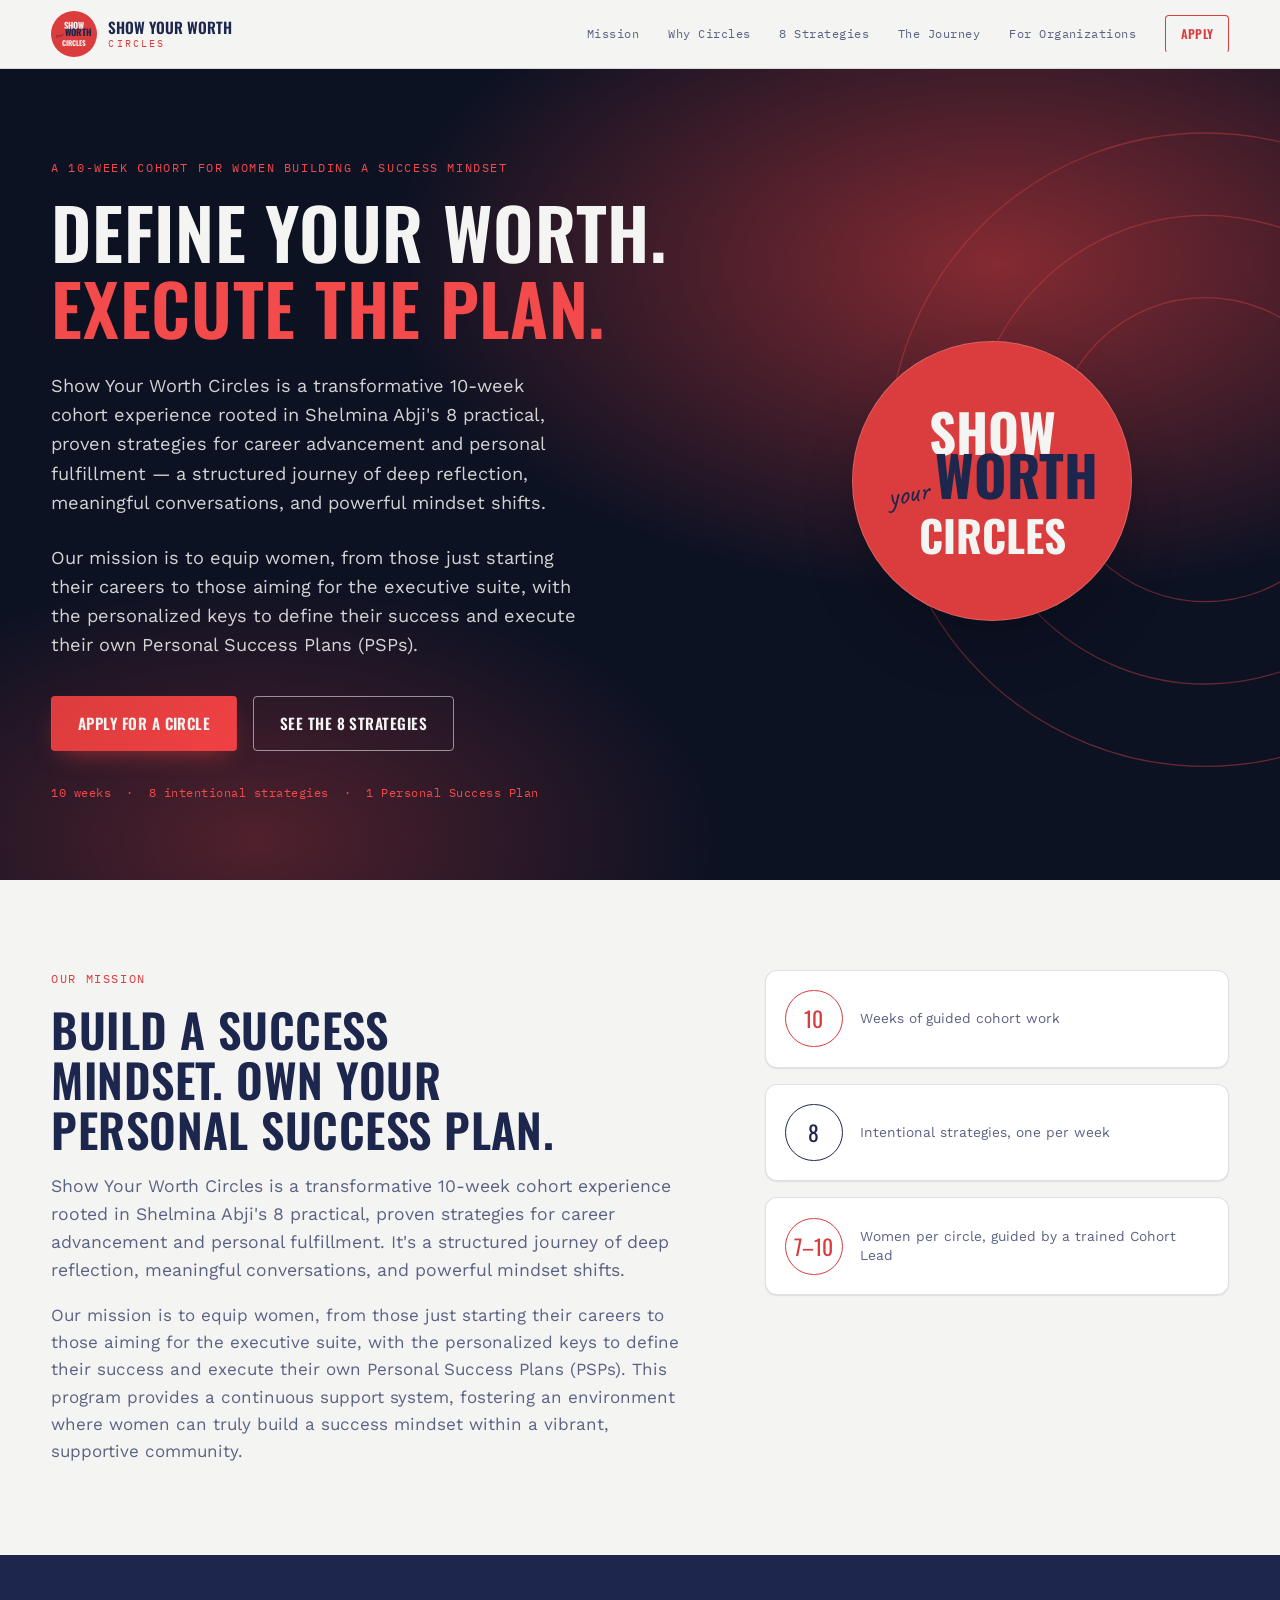
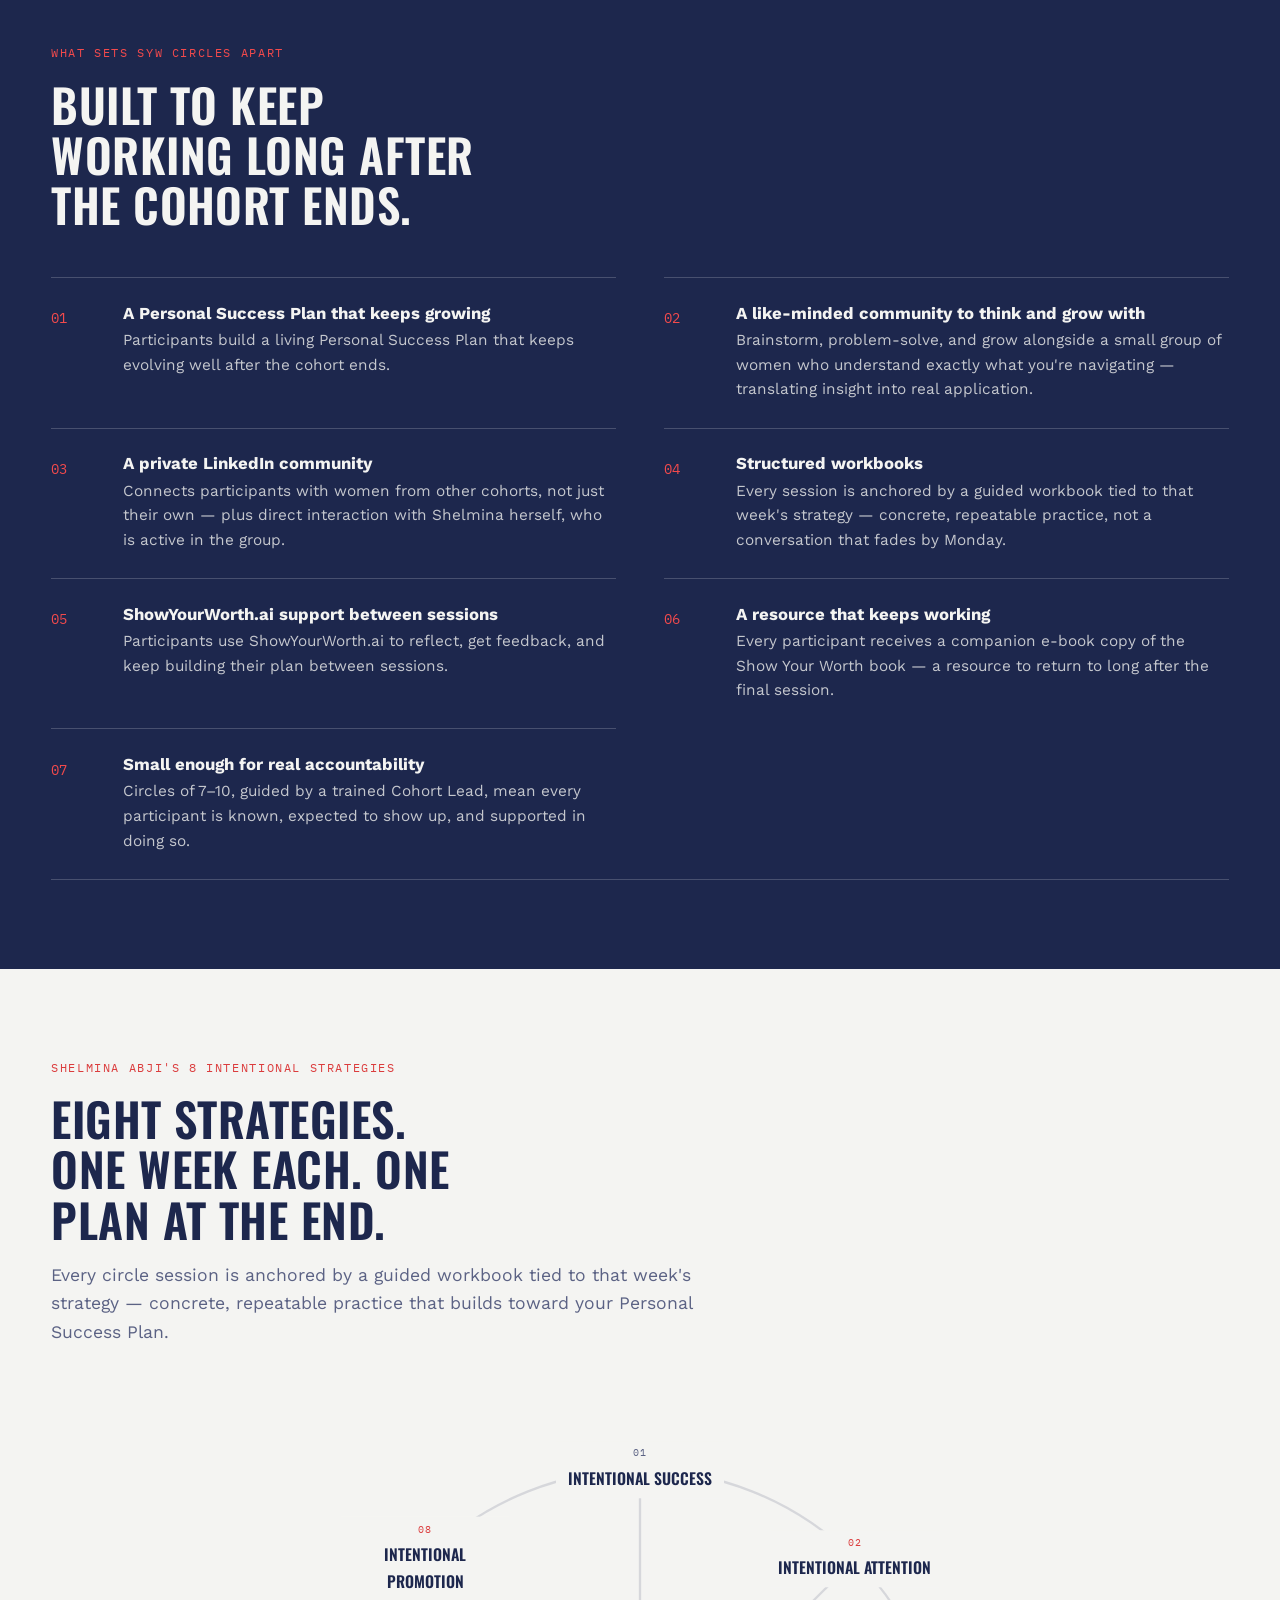
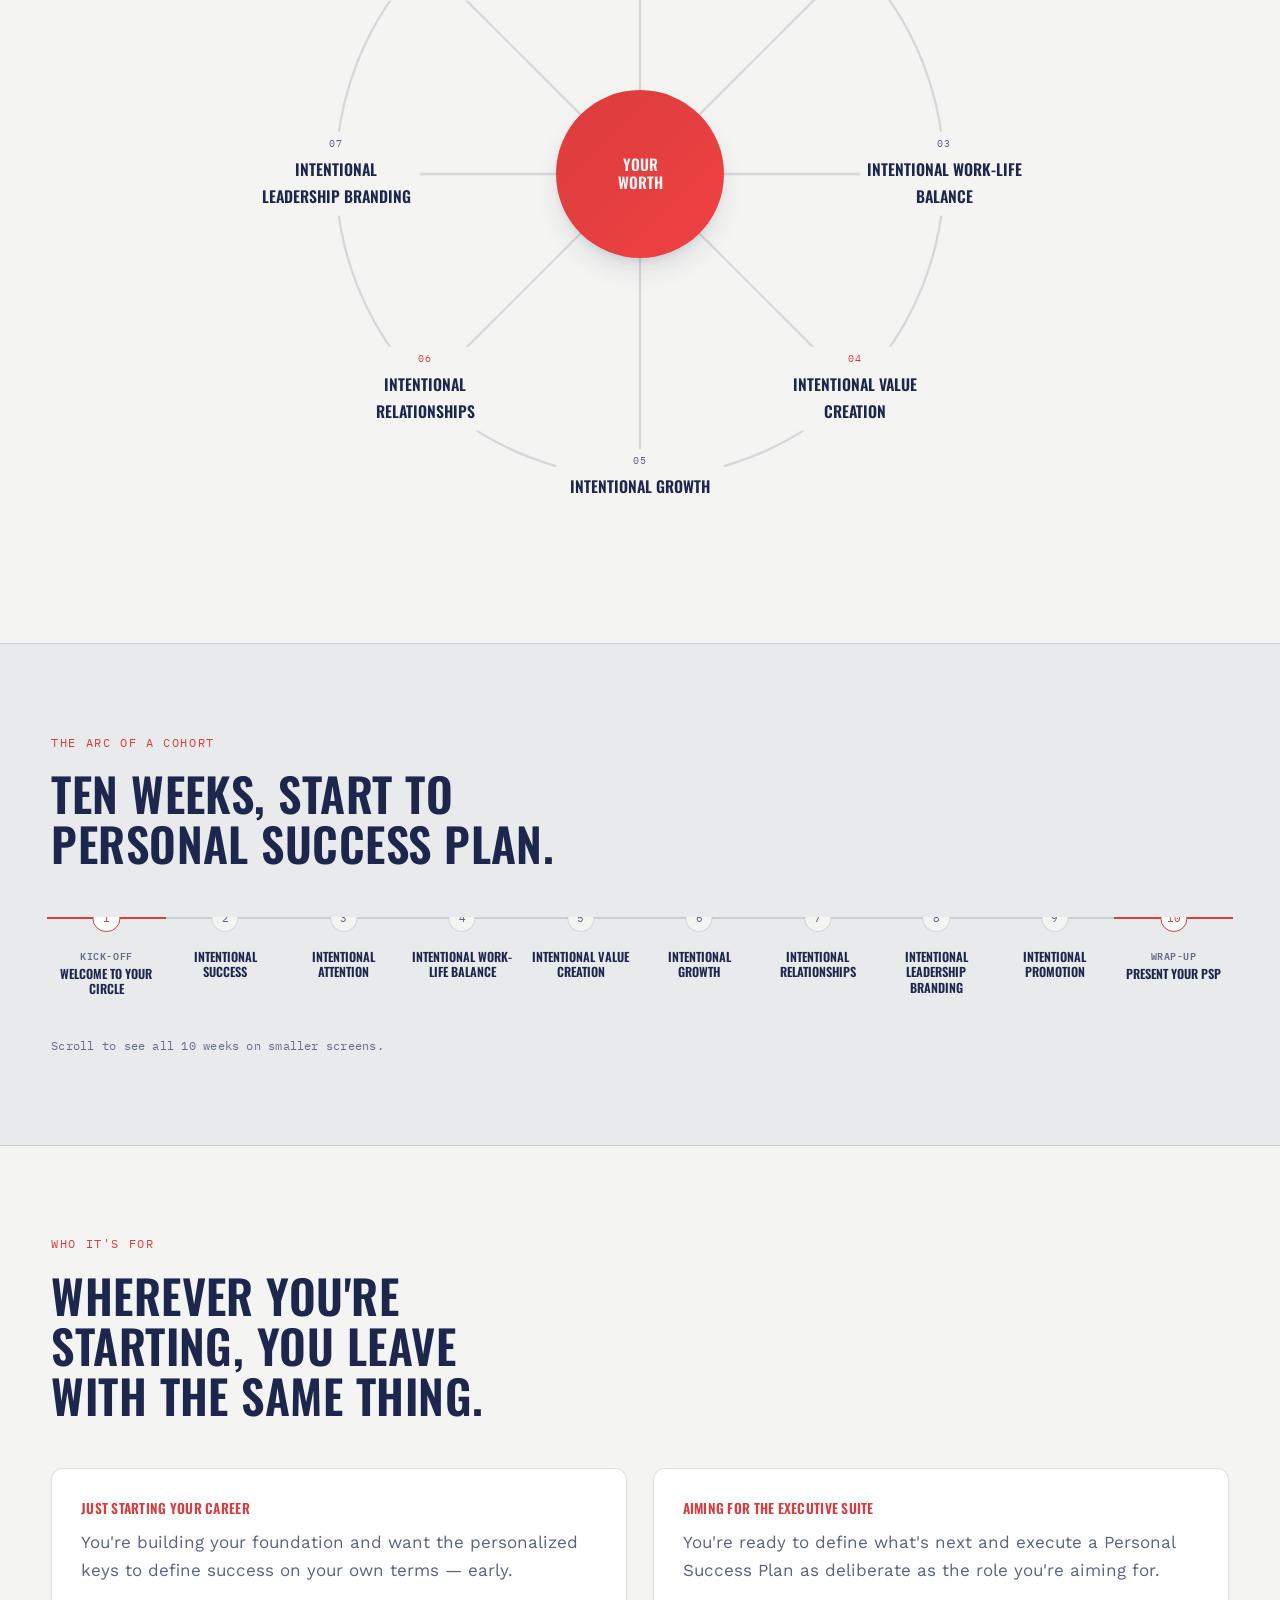
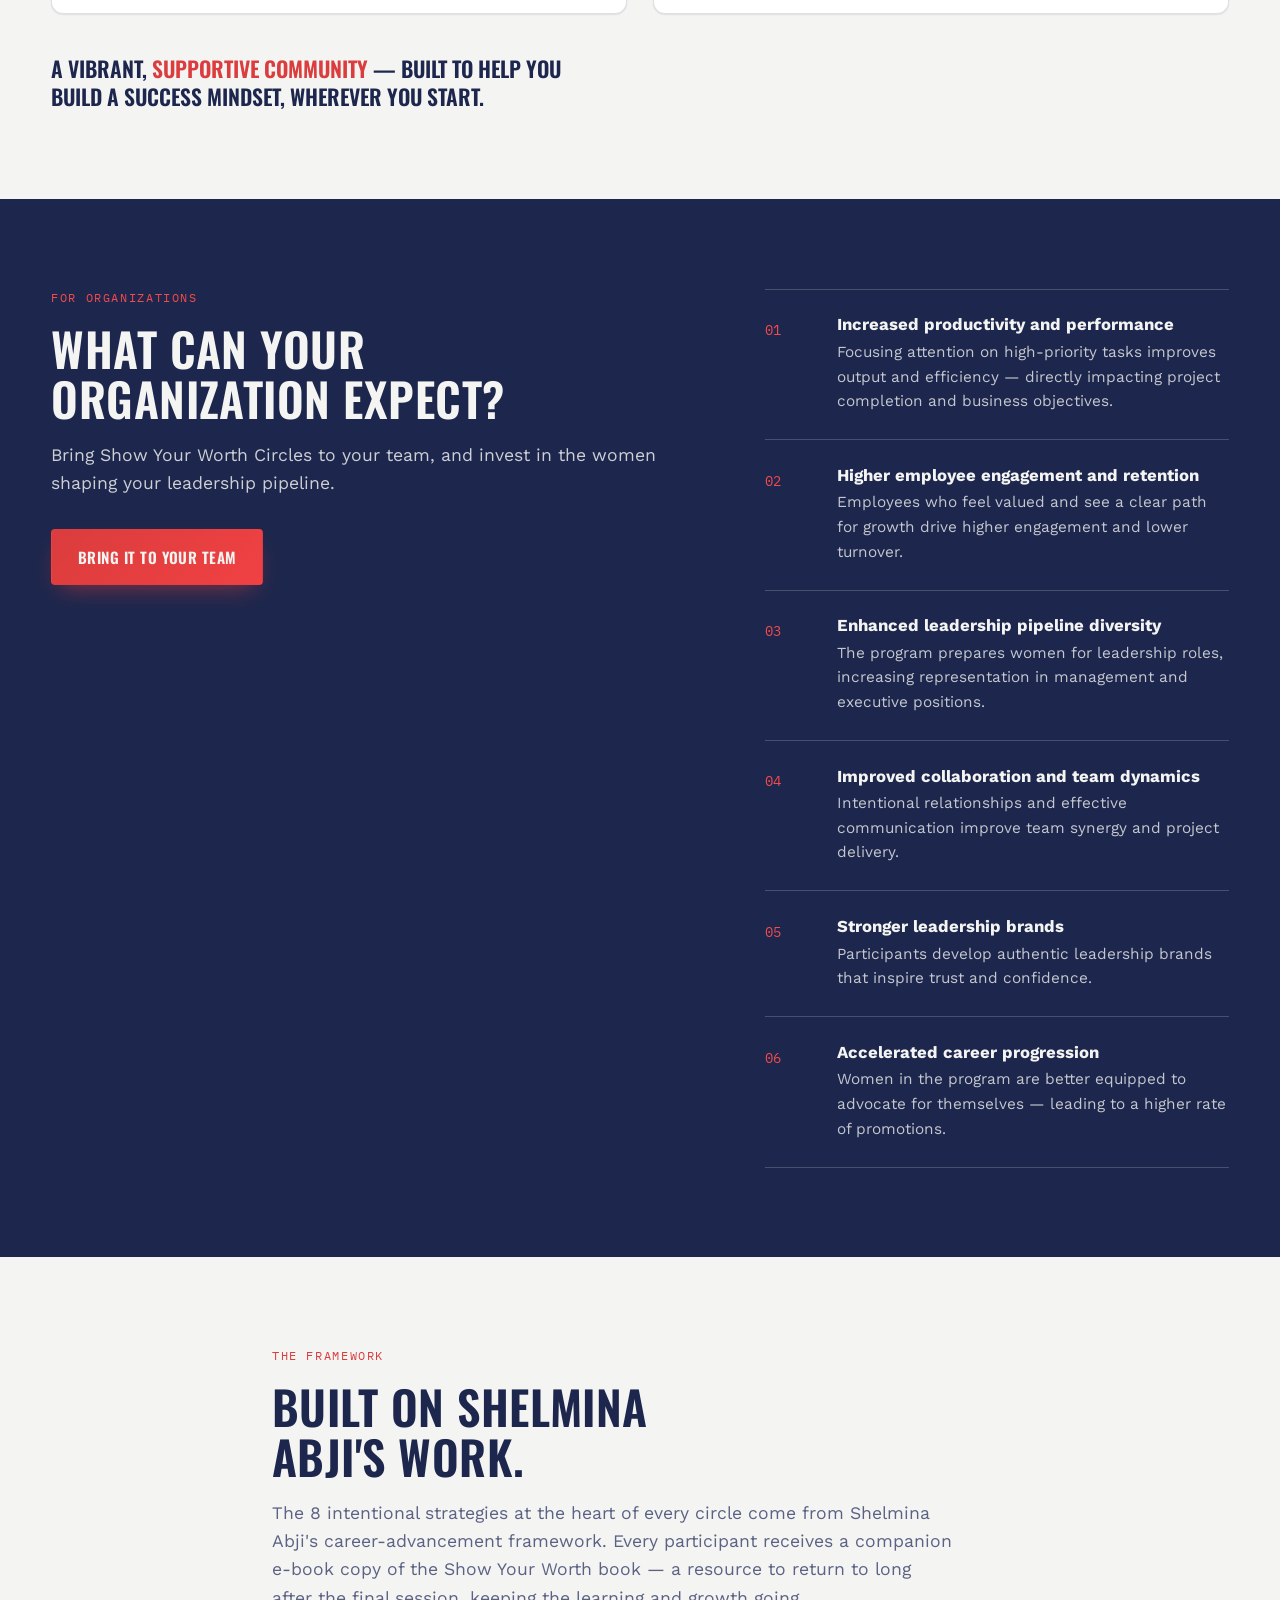
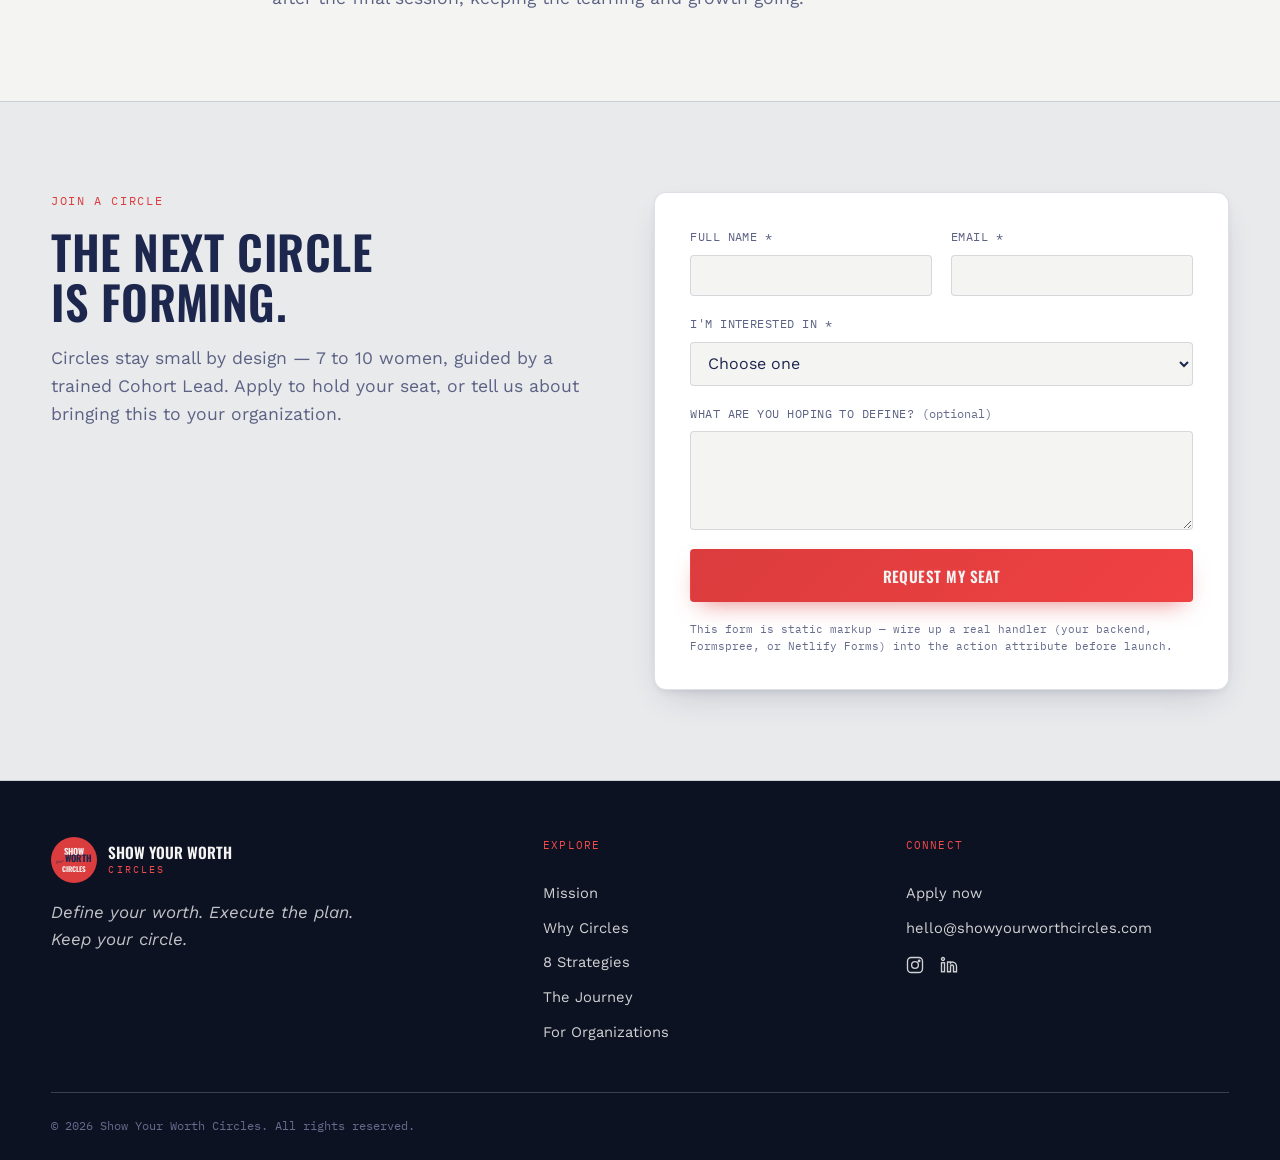
==== commit ae6f425d: "Polish pass: fix reading-order bug, tighten contrast, clean up markup No plugin marketplace is avail" ====
--- a/index.html
+++ b/index.html
@@ -5,6 +5,15 @@
 <meta name="viewport" content="width=device-width, initial-scale=1.0">
 <title>Show Your Worth Circles</title>
 <meta name="description" content="A transformative 10-week cohort experience rooted in Shelmina Abji's 8 intentional strategies for career advancement and personal fulfillment. Define your success. Execute your Personal Success Plan.">
+<meta name="theme-color" content="#1d274d">
+
+<meta property="og:type" content="website">
+<meta property="og:title" content="Show Your Worth Circles">
+<meta property="og:description" content="A transformative 10-week cohort experience rooted in Shelmina Abji's 8 intentional strategies for career advancement and personal fulfillment.">
+<meta name="twitter:card" content="summary">
+<meta name="twitter:title" content="Show Your Worth Circles">
+<meta name="twitter:description" content="A transformative 10-week cohort experience rooted in Shelmina Abji's 8 intentional strategies for career advancement and personal fulfillment.">
+<!-- og:image / twitter:image intentionally omitted — add a real share image (1200x630) before launch. -->
 
 <link rel="preconnect" href="https://fonts.googleapis.com">
 <link rel="preconnect" href="https://fonts.gstatic.com" crossorigin>
@@ -94,7 +103,7 @@
         <p class="lead">Show Your Worth Circles is a transformative 10-week cohort experience rooted in Shelmina Abji's 8 practical, proven strategies for career advancement and personal fulfillment. It's a structured journey of deep reflection, meaningful conversations, and powerful mindset shifts.</p>
         <p>Our mission is to equip women, from those just starting their careers to those aiming for the executive suite, with the personalized keys to define their success and execute their own Personal Success Plans (PSPs). This program provides a continuous support system, fostering an environment where women can truly build a success mindset within a vibrant, supportive community.</p>
       </div>
-      <div class="stat-grid reveal" style="grid-template-columns:1fr; gap:1rem;">
+      <div class="stat-grid is-stacked reveal">
         <div class="stat-ring">
           <span class="stat-num">10</span>
           <span class="stat-label">Weeks of guided cohort work</span>
@@ -262,14 +271,14 @@
       <div class="card-grid-2 reveal">
         <div class="persona-card">
           <p class="persona-tag">Just starting your career</p>
-          <p style="color:var(--ink-soft);">You're building your foundation and want the personalized keys to define success on your own terms — early.</p>
+          <p>You're building your foundation and want the personalized keys to define success on your own terms — early.</p>
         </div>
         <div class="persona-card">
           <p class="persona-tag">Aiming for the executive suite</p>
-          <p style="color:var(--ink-soft);">You're ready to define what's next and execute a Personal Success Plan as deliberate as the role you're aiming for.</p>
-        </div>
-      </div>
-      <p class="lead" style="margin-top:2rem; font-family:var(--font-display); text-transform:uppercase; font-size:1.2rem; font-weight:600; color:var(--ink);">A vibrant, supportive community — built to help you build a success mindset, wherever you start.</p>
+          <p>You're ready to define what's next and execute a Personal Success Plan as deliberate as the role you're aiming for.</p>
+        </div>
+      </div>
+      <p class="callout reveal">A vibrant, <em>supportive community</em> — built to help you build a success mindset, wherever you start.</p>
     </div>
   </section>
 
@@ -279,8 +288,8 @@
       <div class="reveal">
         <p class="eyebrow eyebrow-on-navy">For organizations</p>
         <h2 class="section-title on-navy">What can your organization expect?</h2>
-        <p class="lead" style="color:color-mix(in srgb, var(--on-navy) 82%, transparent);">Bring Show Your Worth Circles to your team, and invest in the women shaping your leadership pipeline.</p>
-        <a class="btn btn-primary" style="margin-top:2rem;" href="#apply">Bring It to Your Team</a>
+        <p class="lead on-navy">Bring Show Your Worth Circles to your team, and invest in the women shaping your leadership pipeline.</p>
+        <a class="btn btn-primary mt-lg" href="#apply">Bring It to Your Team</a>
       </div>
       <ul class="index-list reveal">
         <li>
@@ -313,7 +322,7 @@
 
   <!-- ============ ABOUT THE FRAMEWORK ============ -->
   <section class="section">
-    <div class="wrap" style="max-width:46rem;">
+    <div class="wrap wrap-narrow">
       <p class="eyebrow">The framework</p>
       <h2 class="section-title">Built on Shelmina Abji's work.</h2>
       <p class="lead">The 8 intentional strategies at the heart of every circle come from Shelmina Abji's career-advancement framework. Every participant receives a companion e-book copy of the Show Your Worth book — a resource to return to long after the final session, keeping the learning and growth going.</p>
@@ -352,7 +361,7 @@
           </select>
         </div>
         <div class="form-row">
-          <label for="goal">What are you hoping to define? <span style="text-transform:none; letter-spacing:0;">(optional)</span></label>
+          <label for="goal">What are you hoping to define? <span class="optional">(optional)</span></label>
           <textarea id="goal" name="goal" rows="4"></textarea>
         </div>
         <button class="btn btn-primary" type="submit">Request My Seat</button>
--- a/assets/css/styles.css
+++ b/assets/css/styles.css
@@ -13,7 +13,7 @@
 /* ---------- tokens: light (default) ---------- */
 :root {
   --ink: #1d274d;
-  --ink-soft: #6f7690;
+  --ink-soft: #5b6284;
   --paper: #f4f4f2;
   --paper-raised: #ffffff;
   --tint: #e9eaec;
@@ -23,7 +23,7 @@
   --red: #db3c3d;
   --red-bright: #f04143;
   --red-light: #f34a4c;
-  --mauve: #a3a8b8;
+  --mauve: #656c8c;
   --line: rgba(29, 39, 77, 0.14);
   --line-on-navy: rgba(244, 244, 242, 0.2);
 
@@ -120,6 +120,8 @@
 p { margin: 0; }
 
 .wrap { width: var(--wrap); margin-inline: auto; }
+.wrap-narrow { max-width: 46rem; }
+.mt-lg { margin-top: 2rem; }
 
 .visually-hidden {
   position: absolute; width: 1px; height: 1px;
@@ -327,6 +329,7 @@
 @media (max-width: 860px) { .intro-grid { grid-template-columns: 1fr; } }
 
 .stat-grid { display: grid; grid-template-columns: repeat(3, 1fr); gap: 1.2rem; }
+.stat-grid.is-stacked { grid-template-columns: 1fr; gap: 1rem; }
 .stat-ring {
   display: flex; align-items: center; gap: 1.1rem; padding: 1.2rem;
   border: 1px solid var(--line); border-radius: var(--radius-md);
@@ -355,10 +358,18 @@
 }
 .index-list p { color: currentColor; opacity: 0.78; max-width: 52ch; font-size: 0.96rem; }
 
-/* two-column variant for longer benefit lists */
-.index-list.cols-2 { column-count: 2; column-gap: 3rem; }
-.index-list.cols-2 li { break-inside: avoid; }
-@media (max-width: 760px) { .index-list.cols-2 { column-count: 1; } }
+/* two-column variant for longer benefit lists — a real grid, not CSS
+   multi-column, so items read left-to-right/top-to-bottom in numbered
+   order (1,2 / 3,4 / ...) instead of column-first (1,2,3,4 / 5,6,7). */
+.index-list.cols-2 {
+  grid-template-columns: 1fr 1fr; column-gap: 3rem; row-gap: 0;
+  border-bottom: 1px solid var(--line);
+}
+.index-list.cols-2 li:last-child { border-bottom: none; }
+.section-navy .index-list.cols-2 { border-color: var(--line-on-navy); }
+@media (max-width: 760px) { .index-list.cols-2 { grid-template-columns: 1fr; border-bottom: none; } }
+@media (max-width: 760px) { .index-list.cols-2 li:last-child { border-bottom: 1px solid var(--line); } }
+@media (max-width: 760px) { .section-navy .index-list.cols-2 li:last-child { border-bottom-color: var(--line-on-navy); } }
 
 /* ==========================================================================
    8 Intentional Strategies — radial ring
@@ -422,6 +433,18 @@
   background: var(--paper-raised); box-shadow: var(--shadow-sm);
 }
 .persona-tag { font-family: var(--font-display); font-weight: 600; text-transform: uppercase; font-size: 0.85rem; color: var(--red); margin-bottom: 0.6rem; letter-spacing: 0.02em; }
+.persona-card p:last-child { color: var(--ink-soft); }
+
+.callout {
+  margin-top: 2.5rem;
+  font-family: var(--font-display); font-weight: 600; text-transform: uppercase;
+  font-size: clamp(1.1rem, 0.9rem + 0.8vw, 1.35rem); line-height: 1.3;
+  color: var(--ink); max-width: 46ch;
+}
+.callout em { font-style: normal; color: var(--red); }
+
+.lead.on-navy { color: color-mix(in srgb, var(--on-navy) 82%, transparent); }
+.optional { text-transform: none; letter-spacing: 0; color: var(--mauve); font-family: var(--font-mono); font-size: 0.72rem; }
 
 /* ==========================================================================
    Apply / contact form
